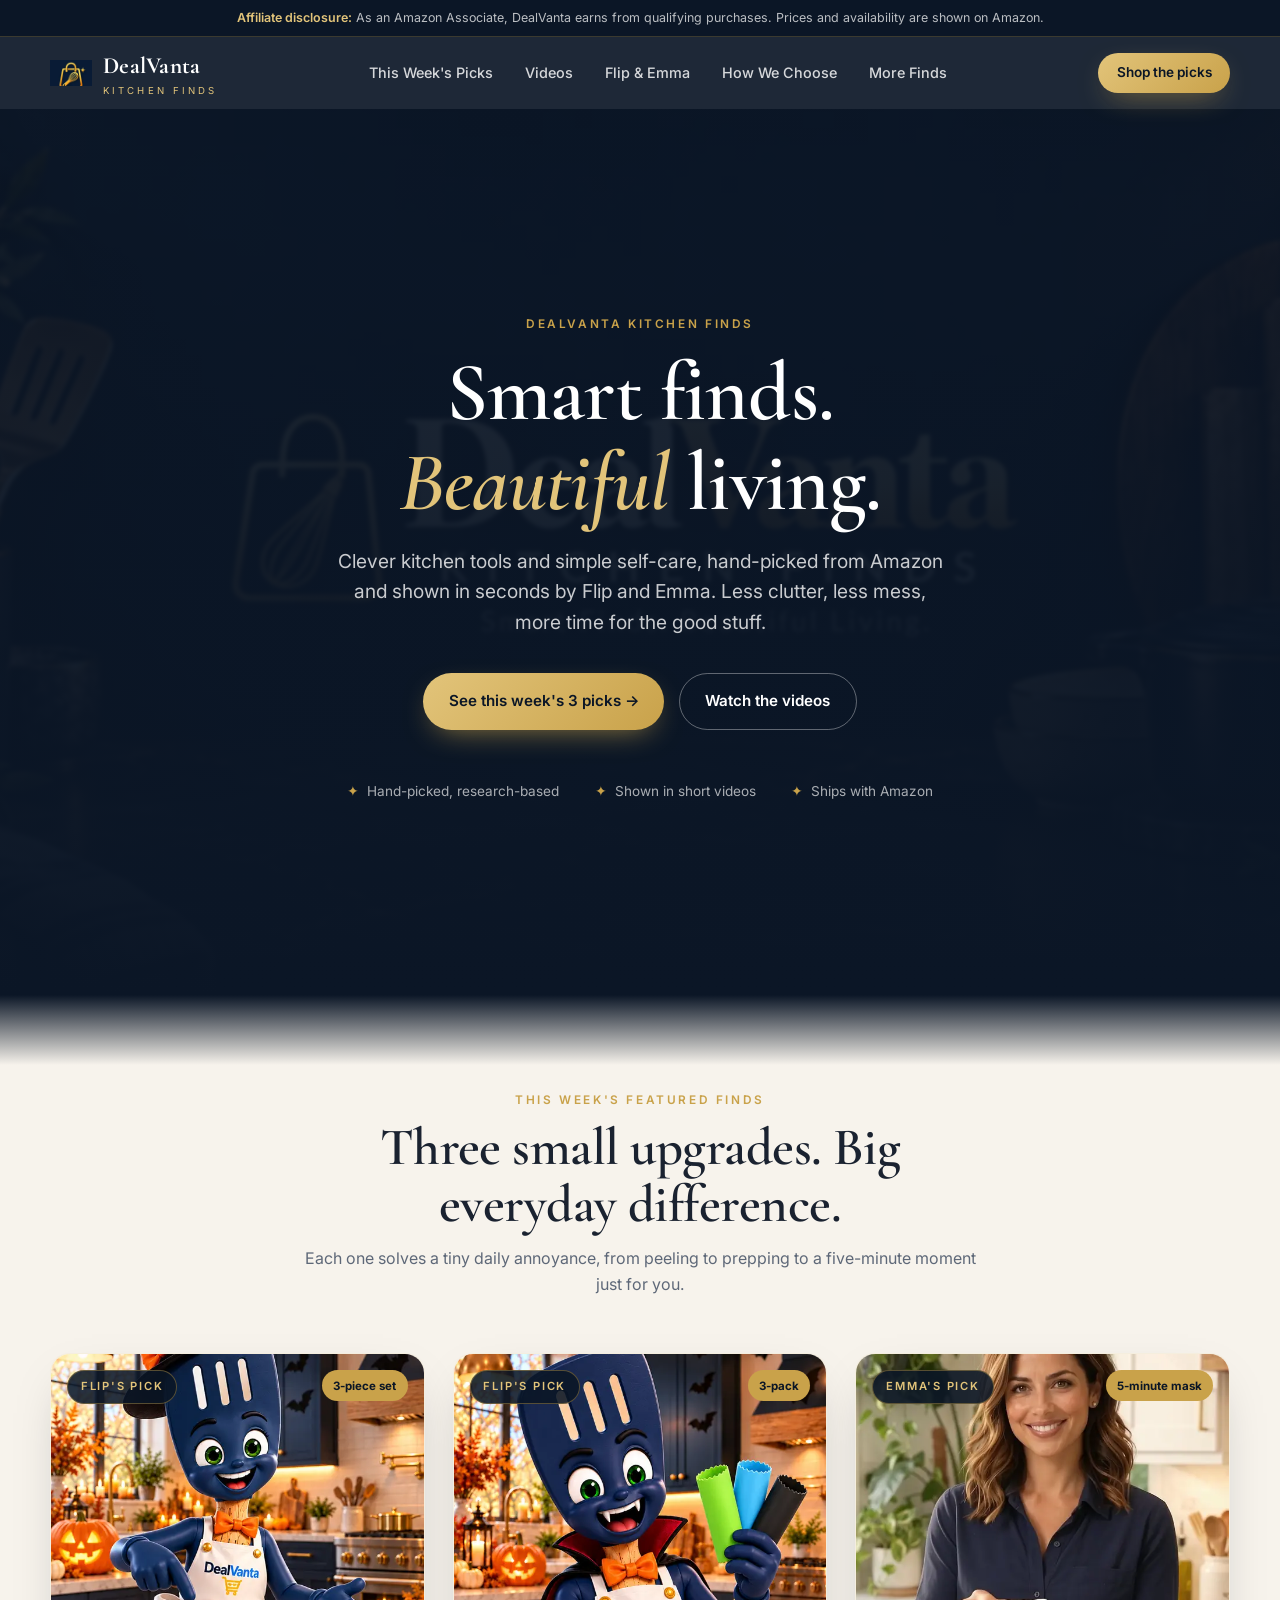
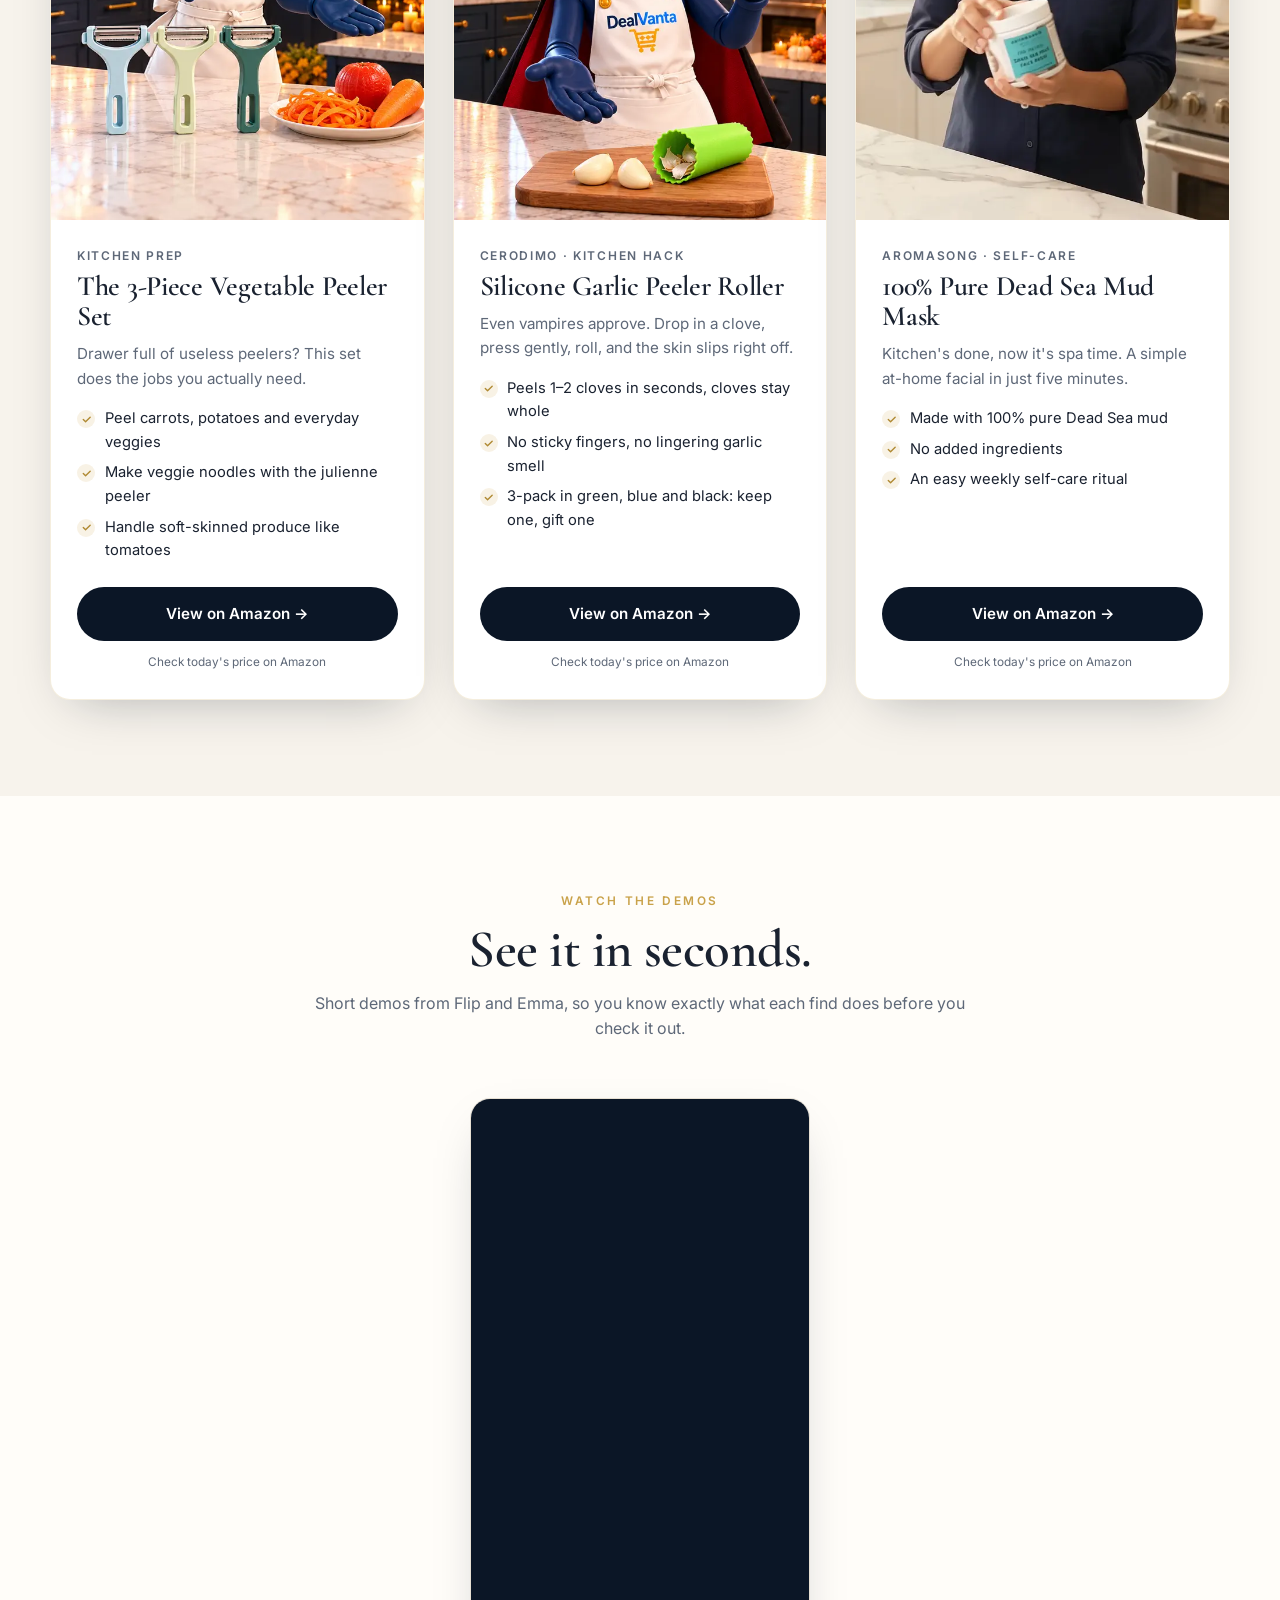
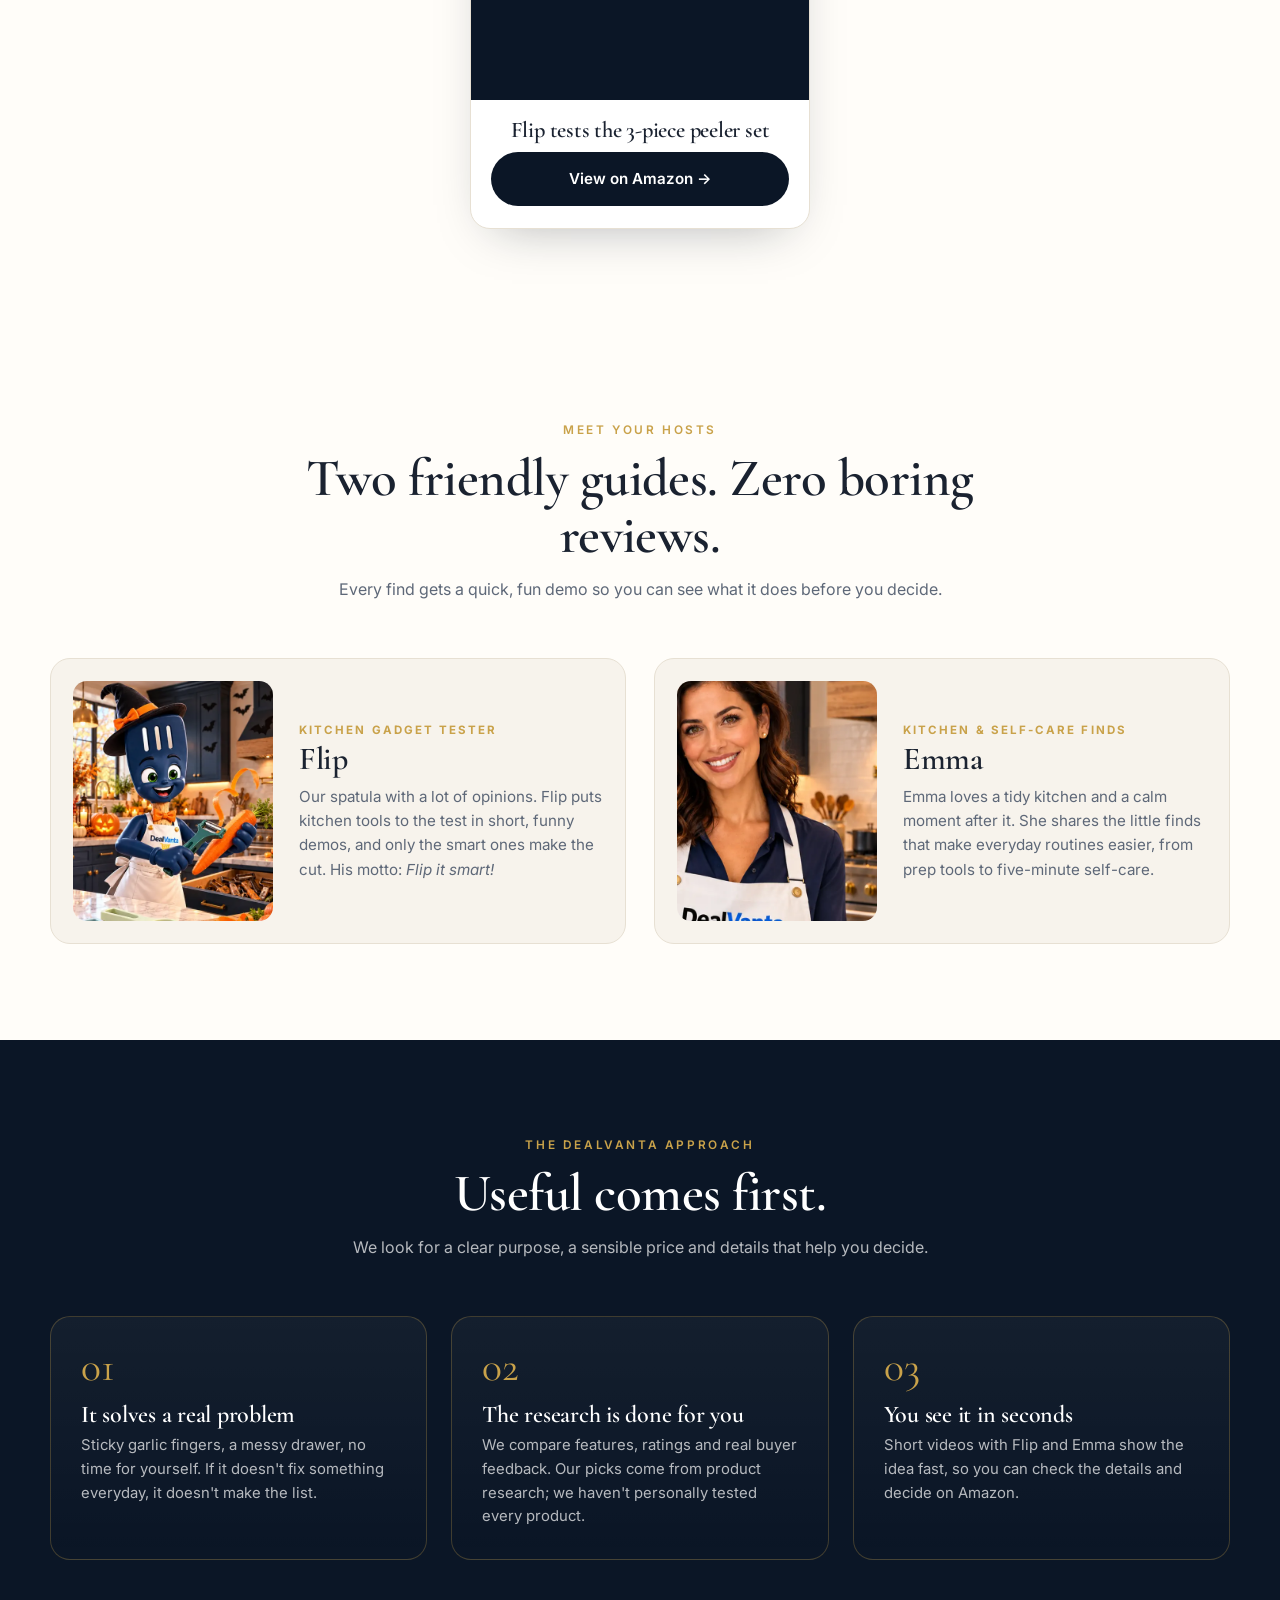
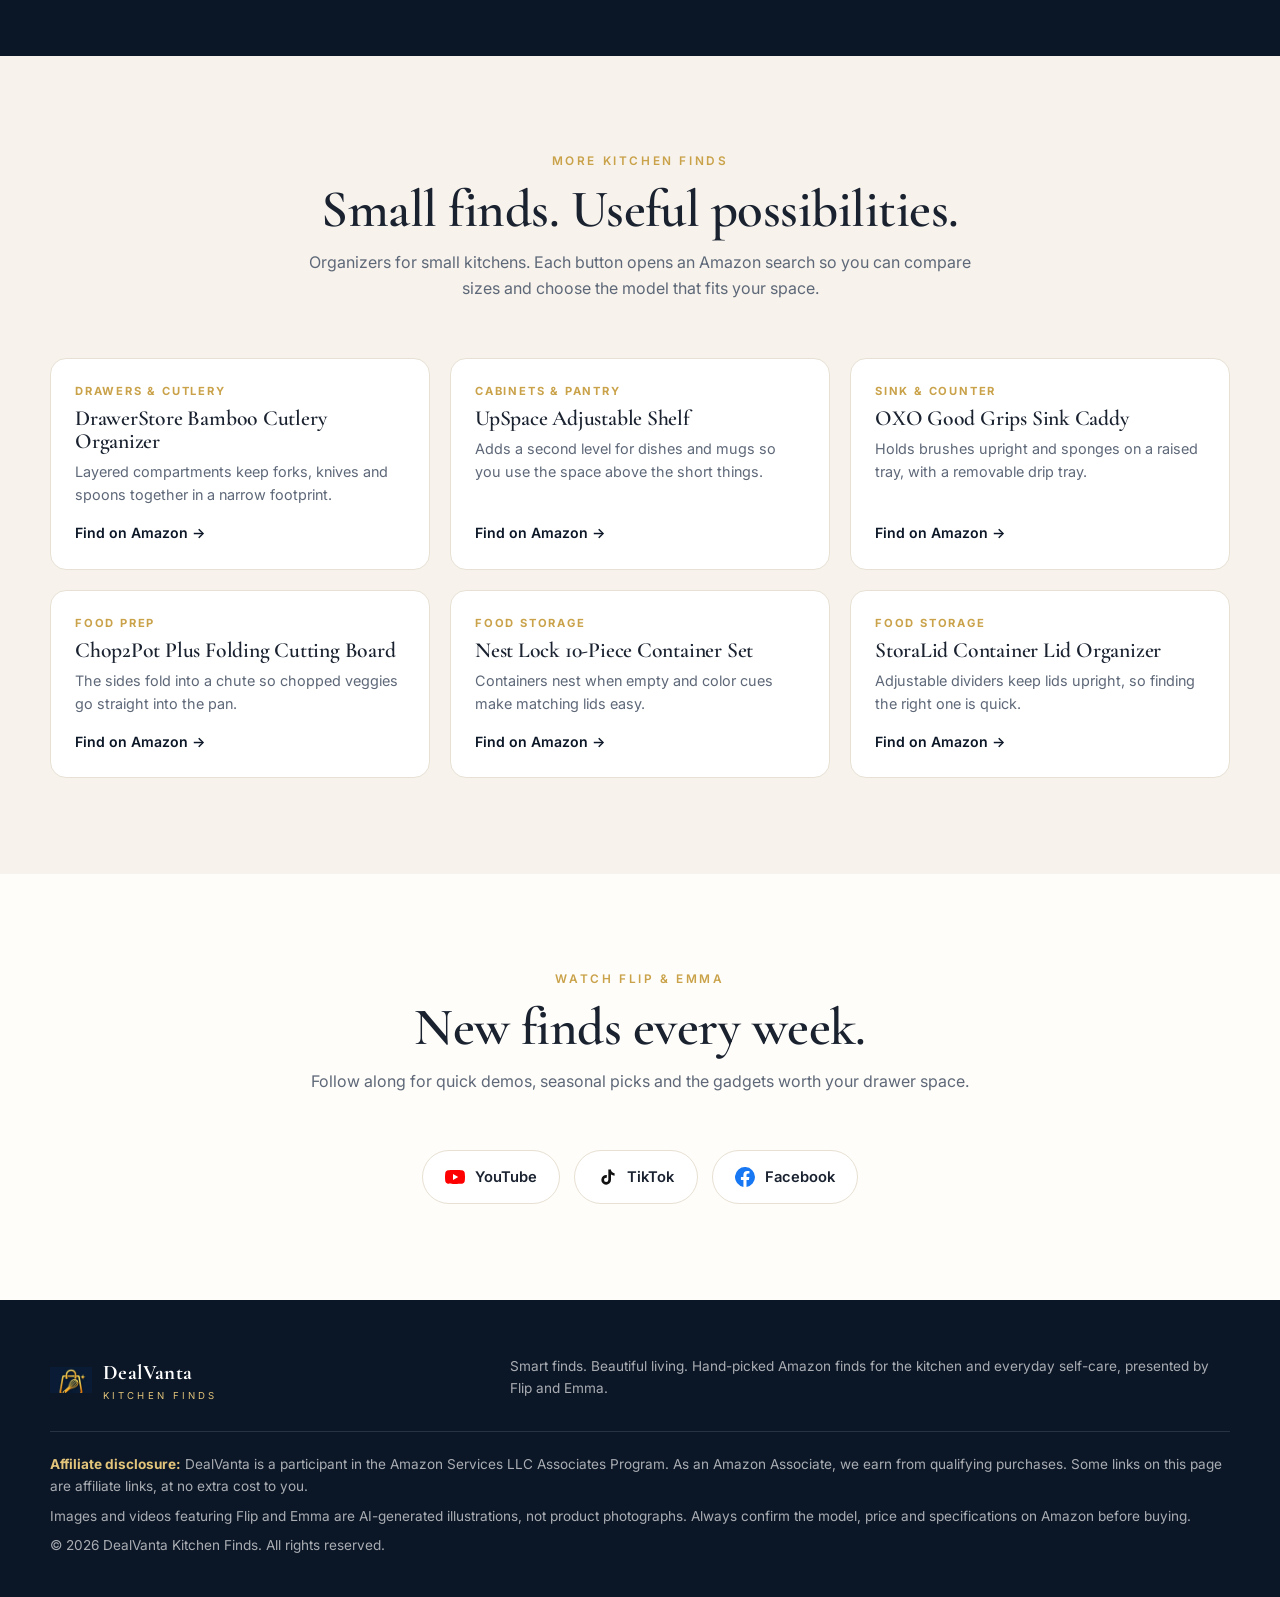
==== index.html @ 13f587a7 "Update index.html Summary," ====
<!doctype html>
<html lang="en">
<head>
<meta charset="utf-8">
<meta name="viewport" content="width=device-width, initial-scale=1">
<title>DealVanta Kitchen Finds | Smart Finds. Beautiful Living.</title>
<meta name="description" content="Hand-picked Amazon finds for the kitchen and self-care, presented by Flip and Emma. This week: a 3-piece peeler set, a silicone garlic peeler and a 100% pure Dead Sea mud mask.">
<meta property="og:title" content="DealVanta Kitchen Finds">
<meta property="og:description" content="Smart finds. Beautiful living. This week's picks from Flip and Emma.">
<link rel="icon" href="[data-uri]">
<link rel="preconnect" href="https://fonts.googleapis.com">
<link rel="preconnect" href="https://fonts.gstatic.com" crossorigin>
<link href="https://fonts.googleapis.com/css2?family=Cormorant+Garamond:ital,wght@0,500;0,600;0,700;1,500&family=Inter:wght@400;500;600;700&display=swap" rel="stylesheet">
<style>
  :root{
    --navy:#0B1626; --navy-2:#122238; --navy-3:#1B2F4A;
    --gold:#C9A24A; --gold-2:#E2C47A; --gold-soft:rgba(201,162,74,.14);
    --cream:#F7F3EC; --paper:#FFFDF9; --ink:#1A2230; --muted:#5E6878; --line:#E7E0D3;
    --radius:20px; --shadow:0 18px 50px -24px rgba(11,22,38,.35);
    --serif:"Cormorant Garamond", Georgia, "Times New Roman", serif;
    --sans:"Inter", -apple-system, BlinkMacSystemFont, "Segoe UI", Roboto, sans-serif;
  }
  *{box-sizing:border-box;margin:0;padding:0}
  html{scroll-behavior:smooth}
  body{font-family:var(--sans);color:var(--ink);background:var(--paper);line-height:1.6;-webkit-font-smoothing:antialiased;overflow-x:hidden}
  img{max-width:100%;display:block}
  a{color:inherit}
  .wrap{width:min(1180px,100% - 32px);margin-inline:auto}
  .eyebrow{font-size:.74rem;letter-spacing:.22em;text-transform:uppercase;font-weight:600;color:var(--gold)}
  h1,h2,h3{font-family:var(--serif);font-weight:600;line-height:1.08;letter-spacing:-.01em}
  .btn{display:inline-flex;align-items:center;gap:.55rem;padding:.95rem 1.6rem;border-radius:999px;font-weight:600;font-size:.95rem;text-decoration:none;transition:transform .2s ease,box-shadow .2s ease,background .2s ease}
  .btn:hover{transform:translateY(-2px)}
  .btn-gold{background:linear-gradient(135deg,var(--gold-2),var(--gold));color:var(--navy);box-shadow:0 10px 30px -12px rgba(201,162,74,.8)}
  .btn-ghost{border:1px solid rgba(255,255,255,.35);color:#fff}
  .btn-ghost:hover{background:rgba(255,255,255,.08)}
  .btn-navy{background:var(--navy);color:#fff}
  .btn-navy:hover{background:var(--navy-3)}

  /* Disclosure + header */
  .topbar{background:var(--navy);color:rgba(255,255,255,.72);font-size:.78rem;text-align:center;padding:.5rem 16px;border-bottom:1px solid rgba(201,162,74,.25)}
  .topbar strong{color:var(--gold-2);font-weight:600}
  header.site{position:sticky;top:0;z-index:50;background:rgba(11,22,38,.92);backdrop-filter:saturate(140%) blur(12px);-webkit-backdrop-filter:saturate(140%) blur(12px)}
  .nav{display:flex;align-items:center;justify-content:space-between;height:72px}
  .brand{display:flex;align-items:center;gap:.7rem;text-decoration:none;color:#fff}
  .brand img{width:42px;height:42px;object-fit:contain}
  .brand b{font-family:var(--serif);font-size:1.45rem;font-weight:700;letter-spacing:.01em}
  .brand small{display:block;font-size:.6rem;letter-spacing:.32em;color:var(--gold-2);margin-top:-2px}
  .menu{display:flex;gap:2rem;list-style:none}
  .menu a{color:rgba(255,255,255,.82);text-decoration:none;font-size:.9rem;font-weight:500}
  .menu a:hover{color:var(--gold-2)}
  .nav .btn{padding:.6rem 1.15rem;font-size:.85rem}

  /* Hero */
  .hero{position:relative;color:#fff;background:var(--navy);overflow:hidden}
  .hero::before{content:"";position:absolute;inset:0;background:url("[data-uri]") center/cover no-repeat;opacity:.2;filter:blur(2px);transform:scale(1.03)}
  .hero::after{content:"";position:absolute;inset:0;background:linear-gradient(180deg,rgba(11,22,38,.55) 0%,rgba(11,22,38,.85) 70%,var(--navy) 100%)}
  .hero .wrap{position:relative;z-index:1;padding:110px 0 96px;text-align:center}
  .hero h1{font-size:clamp(2.6rem,6.5vw,5.2rem);margin:.9rem auto 1.1rem;max-width:14ch}
  .hero h1 em{font-style:italic;color:var(--gold-2)}
  .hero p.lead{font-size:clamp(1rem,1.6vw,1.2rem);color:rgba(255,255,255,.78);max-width:620px;margin:0 auto 2.2rem}
  .hero .ctas{display:flex;gap:.9rem;justify-content:center;flex-wrap:wrap}
  .trust{display:flex;gap:2.2rem;justify-content:center;flex-wrap:wrap;margin-top:3.2rem;color:rgba(255,255,255,.65);font-size:.85rem}
  .trust span::before{content:"✦";color:var(--gold);margin-right:.5rem}

  /* Featured */
  section{padding:96px 0}
  .head{text-align:center;max-width:680px;margin:0 auto 56px}
  .head h2{font-size:clamp(2.1rem,4.4vw,3.3rem);margin:.6rem 0 .8rem}
  .head p{color:var(--muted)}
  .featured{background:linear-gradient(180deg,var(--navy) 0,var(--cream) 70px,var(--cream) 100%)}
  .featured .head{color:var(--ink)}
  .featured .head p{color:var(--muted)}
  .grid3{display:grid;grid-template-columns:repeat(3,1fr);gap:28px}
  .card{background:#fff;border-radius:var(--radius);overflow:hidden;box-shadow:var(--shadow);display:flex;flex-direction:column;border:1px solid rgba(201,162,74,.18);transition:transform .25s ease,box-shadow .25s ease}
  .card:hover{transform:translateY(-6px);box-shadow:0 28px 60px -26px rgba(11,22,38,.45)}
  .card .media{position:relative;aspect-ratio:4/5;background:var(--navy-2);overflow:hidden}
  .card .media img{width:100%;height:100%;object-fit:cover;transition:transform .6s ease}
  .card:hover .media img{transform:scale(1.04)}
  .badge{position:absolute;top:16px;left:16px;background:rgba(11,22,38,.88);color:var(--gold-2);font-size:.7rem;letter-spacing:.16em;text-transform:uppercase;font-weight:600;padding:.45rem .8rem;border-radius:999px;border:1px solid rgba(201,162,74,.4)}
  .tag{position:absolute;top:16px;right:16px;background:var(--gold);color:var(--navy);font-size:.72rem;font-weight:700;padding:.4rem .7rem;border-radius:999px}
  .card .body{padding:26px 26px 28px;display:flex;flex-direction:column;flex:1}
  .card .brandline{font-size:.75rem;letter-spacing:.14em;text-transform:uppercase;color:var(--muted);font-weight:600}
  .card h3{font-size:1.75rem;margin:.35rem 0 .7rem}
  .card .hook{color:var(--muted);font-size:.95rem;margin-bottom:1rem}
  .card ul{list-style:none;margin-bottom:1.5rem;display:grid;gap:.45rem}
  .card li{font-size:.92rem;display:flex;gap:.6rem}
  .card li::before{content:"";flex:0 0 18px;height:18px;margin-top:3px;border-radius:50%;background:var(--gold-soft) url("data:image/svg+xml,%3Csvg xmlns='http://www.w3.org/2000/svg' viewBox='0 0 24 24' fill='none' stroke='%23B08A33' stroke-width='3' stroke-linecap='round' stroke-linejoin='round'%3E%3Cpath d='M5 12l5 5L20 7'/%3E%3C/svg%3E") center/11px no-repeat}
  .card .actions{margin-top:auto}
  .card .btn{width:100%;justify-content:center}
  .card .note{font-size:.74rem;color:var(--muted);text-align:center;margin-top:.7rem}

  /* Videos */
  .videos{background:var(--paper)}
  .vgrid{display:flex;gap:28px;justify-content:center;flex-wrap:wrap}
  .vcard{width:min(340px,100%);background:#fff;border:1px solid var(--line);border-radius:var(--radius);overflow:hidden;box-shadow:var(--shadow)}
  .vframe{position:relative;aspect-ratio:9/16;background:var(--navy)}
  .vframe iframe{position:absolute;inset:0;width:100%;height:100%;border:0}
  .vcard .vb{padding:18px 20px 22px;text-align:center}
  .vcard h3{font-size:1.4rem;margin-bottom:.6rem}
  .vcard .btn{width:100%;justify-content:center}

  /* Hosts */
  .hosts{background:var(--paper)}
  .hosts .grid2{display:grid;grid-template-columns:1fr 1fr;gap:28px}
  .host{display:grid;grid-template-columns:200px 1fr;gap:26px;align-items:center;background:var(--cream);border-radius:var(--radius);padding:22px;border:1px solid var(--line)}
  .host img{width:200px;height:240px;object-fit:cover;border-radius:14px}
  .host h3{font-size:2rem;margin:.2rem 0 .5rem}
  .host p{color:var(--muted);font-size:.95rem}
  .host .role{font-size:.72rem;letter-spacing:.18em;text-transform:uppercase;color:var(--gold);font-weight:700}

  /* Steps */
  .approach{background:var(--navy);color:#fff}
  .approach .head p{color:rgba(255,255,255,.7)}
  .steps{display:grid;grid-template-columns:repeat(3,1fr);gap:24px;counter-reset:s}
  .step{border:1px solid rgba(201,162,74,.28);border-radius:var(--radius);padding:30px;background:linear-gradient(180deg,rgba(255,255,255,.04),rgba(255,255,255,0))}
  .step::before{counter-increment:s;content:"0" counter(s);font-family:var(--serif);font-size:2.6rem;color:var(--gold);display:block;line-height:1;margin-bottom:.8rem}
  .step h3{font-size:1.5rem;margin-bottom:.4rem}
  .step p{color:rgba(255,255,255,.7);font-size:.93rem}

  /* More finds */
  .more{background:var(--cream)}
  .grid-more{display:grid;grid-template-columns:repeat(3,1fr);gap:20px}
  .find{background:#fff;border:1px solid var(--line);border-radius:16px;padding:24px;display:flex;flex-direction:column;text-decoration:none;transition:border-color .2s ease,transform .2s ease}
  .find:hover{border-color:var(--gold);transform:translateY(-3px)}
  .find .cat{font-size:.7rem;letter-spacing:.16em;text-transform:uppercase;color:var(--gold);font-weight:700}
  .find h3{font-size:1.35rem;margin:.4rem 0 .4rem}
  .find p{color:var(--muted);font-size:.9rem;flex:1}
  .find span.go{margin-top:1rem;font-weight:600;font-size:.88rem;color:var(--navy)}

  /* Follow */
  .follow{background:var(--paper);text-align:center}
  .socials{display:flex;gap:14px;justify-content:center;flex-wrap:wrap}
  .social{display:inline-flex;align-items:center;gap:.6rem;padding:.9rem 1.4rem;border-radius:999px;border:1px solid var(--line);text-decoration:none;font-weight:600;font-size:.92rem;background:#fff;transition:border-color .2s ease,transform .2s ease}
  .social:hover{border-color:var(--gold);transform:translateY(-2px)}
  .social svg{width:20px;height:20px}

  footer{background:var(--navy);color:rgba(255,255,255,.65);padding:56px 0 40px;font-size:.85rem}
  footer .cols{display:flex;justify-content:space-between;gap:32px;flex-wrap:wrap;margin-bottom:28px}
  footer .brand b{font-size:1.3rem}
  footer p.small{max-width:720px}
  footer .legal{border-top:1px solid rgba(255,255,255,.12);padding-top:22px;display:grid;gap:.5rem}

  /* Reveal */
  .reveal{opacity:0;transform:translateY(24px);transition:opacity .8s ease,transform .8s ease}
  .reveal.in{opacity:1;transform:none}
  @media (prefers-reduced-motion: reduce){.reveal{opacity:1;transform:none;transition:none}html{scroll-behavior:auto}}

  @media (max-width:980px){
    .grid3,.grid-more,.steps{grid-template-columns:1fr 1fr}
    .hosts .grid2{grid-template-columns:1fr}
    .menu{display:none}
  }
  @media (max-width:640px){
    section{padding:72px 0}
    .grid3,.grid-more,.steps{grid-template-columns:1fr}
    .hero .wrap{padding:80px 0 72px}
    .host{grid-template-columns:1fr;text-align:center}
    .host img{width:100%;height:280px}
    .nav .btn{display:none}
    .trust{gap:1rem 1.6rem}
  }
</style>
</head>
<body>

<div class="topbar"><strong>Affiliate disclosure:</strong> As an Amazon Associate, DealVanta earns from qualifying purchases. Prices and availability are shown on Amazon.</div>

<header class="site">
  <div class="wrap nav">
    <a class="brand" href="#top" aria-label="DealVanta Kitchen Finds home">
      <img src="[data-uri]" alt="">
      <span><b>DealVanta</b><small>KITCHEN FINDS</small></span>
    </a>
    <ul class="menu">
      <li><a href="#featured">This Week's Picks</a></li>
      <li><a href="#videos">Videos</a></li>
      <li><a href="#hosts">Flip &amp; Emma</a></li>
      <li><a href="#approach">How We Choose</a></li>
      <li><a href="#more">More Finds</a></li>
    </ul>
    <a class="btn btn-gold" href="#featured">Shop the picks</a>
  </div>
</header>

<main id="top">

<section class="hero">
  <div class="wrap">
    <div class="eyebrow">DealVanta Kitchen Finds</div>
    <h1>Smart finds. <em>Beautiful</em> living.</h1>
    <p class="lead">Clever kitchen tools and simple self-care, hand-picked from Amazon and shown in seconds by Flip and Emma. Less clutter, less mess, more time for the good stuff.</p>
    <div class="ctas">
      <a class="btn btn-gold" href="#featured">See this week's 3 picks →</a>
      <a class="btn btn-ghost" href="https://www.youtube.com/@DealVantaKitchenFinds" target="_blank" rel="noopener">Watch the videos</a>
    </div>
    <div class="trust">
      <span>Hand-picked, research-based</span>
      <span>Shown in short videos</span>
      <span>Ships with Amazon</span>
    </div>
  </div>
</section>

<section class="featured" id="featured">
  <div class="wrap">
    <div class="head reveal">
      <div class="eyebrow">This week's featured finds</div>
      <h2>Three small upgrades. Big everyday difference.</h2>
      <p>Each one solves a tiny daily annoyance, from peeling to prepping to a five-minute moment just for you.</p>
    </div>

    <div class="grid3">
      <article class="card reveal">
        <div class="media">
          <img src="[data-uri]" alt="Flip with a 3-piece vegetable peeler set, julienned carrots and a tomato" loading="lazy">
          <span class="badge">Flip's pick</span>
          <span class="tag">3-piece set</span>
        </div>
        <div class="body">
          <div class="brandline">Kitchen prep</div>
          <h3>The 3-Piece Vegetable Peeler Set</h3>
          <p class="hook">Drawer full of useless peelers? This set does the jobs you actually need.</p>
          <ul>
            <li>Peel carrots, potatoes and everyday veggies</li>
            <li>Make veggie noodles with the julienne peeler</li>
            <li>Handle soft-skinned produce like tomatoes</li>
          </ul>
          <div class="actions">
            <a class="btn btn-navy" href="https://www.amazon.com/dp/B0DCVJN7T9?ref=t_ac_view_request_product_image&amp;campaignId=amzn1.campaign.3AM2BW7GYG7HB&amp;linkCode=tr1&amp;tag=aristides20-20&amp;linkId=amzn1.campaign.3AM2BW7GYG7HB_1793306185962" target="_blank" rel="sponsored nofollow noopener">View on Amazon →</a>
            <p class="note">Check today's price on Amazon</p>
          </div>
        </div>
      </article>

      <article class="card reveal">
        <div class="media">
          <img src="[data-uri]" alt="Flip with peeled garlic cloves and green, blue and black silicone garlic peeler tubes" loading="lazy">
          <span class="badge">Flip's pick</span>
          <span class="tag">3-pack</span>
        </div>
        <div class="body">
          <div class="brandline">CeroDimo · Kitchen hack</div>
          <h3>Silicone Garlic Peeler Roller</h3>
          <p class="hook">Even vampires approve. Drop in a clove, press gently, roll, and the skin slips right off.</p>
          <ul>
            <li>Peels 1–2 cloves in seconds, cloves stay whole</li>
            <li>No sticky fingers, no lingering garlic smell</li>
            <li>3-pack in green, blue and black: keep one, gift one</li>
          </ul>
          <div class="actions">
            <a class="btn btn-navy" href="https://www.amazon.com/dp/B0G2XQHBP3?ref=t_ac_view_request_product_image&amp;campaignId=amzn1.campaign.XRJBKM8XHNEK&amp;linkCode=tr1&amp;tag=aristides20-20&amp;linkId=amzn1.campaign.XRJBKM8XHNEK_1793306124298" target="_blank" rel="sponsored nofollow noopener">View on Amazon →</a>
            <p class="note">Check today's price on Amazon</p>
          </div>
        </div>
      </article>

      <article class="card reveal">
        <div class="media">
          <img src="[data-uri]" alt="Emma holding a jar of Aromasong Dead Sea mud mask in a bright kitchen" loading="lazy">
          <span class="badge">Emma's pick</span>
          <span class="tag">5-minute mask</span>
        </div>
        <div class="body">
          <div class="brandline">Aromasong · Self-care</div>
          <h3>100% Pure Dead Sea Mud Mask</h3>
          <p class="hook">Kitchen's done, now it's spa time. A simple at-home facial in just five minutes.</p>
          <ul>
            <li>Made with 100% pure Dead Sea mud</li>
            <li>No added ingredients</li>
            <li>An easy weekly self-care ritual</li>
          </ul>
          <div class="actions">
            <a class="btn btn-navy" href="https://www.amazon.com/dp/B07V7G7MBK?ref=t_ac_view_request_product_image&amp;campaignId=amzn1.campaign.209ANM0WTRQSV&amp;linkCode=tr1&amp;tag=aristides20-20&amp;linkId=amzn1.campaign.209ANM0WTRQSV_1793296467304" target="_blank" rel="sponsored nofollow noopener">View on Amazon →</a>
            <p class="note">Check today's price on Amazon</p>
          </div>
        </div>
      </article>
    </div>
  </div>
</section>

<section class="videos" id="videos">
  <div class="wrap">
    <div class="head reveal">
      <div class="eyebrow">Watch the demos</div>
      <h2>See it in seconds.</h2>
      <p>Short demos from Flip and Emma, so you know exactly what each find does before you check it out.</p>
    </div>
    <div class="vgrid">
      <div class="vcard reveal">
        <div class="vframe"><iframe src="https://www.youtube-nocookie.com/embed/qLQXZYiXs2k" title="Flip tests the 3-piece vegetable peeler set" loading="lazy" allow="accelerometer; encrypted-media; gyroscope; picture-in-picture" allowfullscreen></iframe></div>
        <div class="vb">
          <h3>Flip tests the 3-piece peeler set</h3>
          <a class="btn btn-navy" href="https://www.amazon.com/dp/B0DCVJN7T9?ref=t_ac_view_request_product_image&amp;campaignId=amzn1.campaign.3AM2BW7GYG7HB&amp;linkCode=tr1&amp;tag=aristides20-20&amp;linkId=amzn1.campaign.3AM2BW7GYG7HB_1793306185962" target="_blank" rel="sponsored nofollow noopener">View on Amazon →</a>
        </div>
      </div>
    </div>
  </div>
</section>

<section class="hosts" id="hosts">
  <div class="wrap">
    <div class="head reveal">
      <div class="eyebrow">Meet your hosts</div>
      <h2>Two friendly guides. Zero boring reviews.</h2>
      <p>Every find gets a quick, fun demo so you can see what it does before you decide.</p>
    </div>
    <div class="grid2">
      <div class="host reveal">
        <img src="[data-uri]" alt="Flip, the DealVanta spatula mascot" loading="lazy">
        <div>
          <div class="role">Kitchen gadget tester</div>
          <h3>Flip</h3>
          <p>Our spatula with a lot of opinions. Flip puts kitchen tools to the test in short, funny demos, and only the smart ones make the cut. His motto: <em>Flip it smart!</em></p>
        </div>
      </div>
      <div class="host reveal">
        <img src="[data-uri]" alt="Emma, DealVanta host, smiling in a kitchen" loading="lazy">
        <div>
          <div class="role">Kitchen &amp; self-care finds</div>
          <h3>Emma</h3>
          <p>Emma loves a tidy kitchen and a calm moment after it. She shares the little finds that make everyday routines easier, from prep tools to five-minute self-care.</p>
        </div>
      </div>
    </div>
  </div>
</section>

<section class="approach" id="approach">
  <div class="wrap">
    <div class="head reveal">
      <div class="eyebrow">The DealVanta approach</div>
      <h2>Useful comes first.</h2>
      <p>We look for a clear purpose, a sensible price and details that help you decide.</p>
    </div>
    <div class="steps">
      <div class="step reveal"><h3>It solves a real problem</h3><p>Sticky garlic fingers, a messy drawer, no time for yourself. If it doesn't fix something everyday, it doesn't make the list.</p></div>
      <div class="step reveal"><h3>The research is done for you</h3><p>We compare features, ratings and real buyer feedback. Our picks come from product research; we haven't personally tested every product.</p></div>
      <div class="step reveal"><h3>You see it in seconds</h3><p>Short videos with Flip and Emma show the idea fast, so you can check the details and decide on Amazon.</p></div>
    </div>
  </div>
</section>

<section class="more" id="more">
  <div class="wrap">
    <div class="head reveal">
      <div class="eyebrow">More kitchen finds</div>
      <h2>Small finds. Useful possibilities.</h2>
      <p>Organizers for small kitchens. Each button opens an Amazon search so you can compare sizes and choose the model that fits your space.</p>
    </div>
    <div class="grid-more">
      <a class="find reveal" href="https://www.amazon.com/s?k=Joseph+Joseph+DrawerStore+bamboo+compact+cutlery+organizer+85168&amp;tag=aristides20-20" target="_blank" rel="sponsored nofollow noopener"><span class="cat">Drawers &amp; Cutlery</span><h3>DrawerStore Bamboo Cutlery Organizer</h3><p>Layered compartments keep forks, knives and spoons together in a narrow footprint.</p><span class="go">Find on Amazon →</span></a>
      <a class="find reveal" href="https://www.amazon.com/s?k=YouCopia+UpSpace+Adjustable+Shelf+50240&amp;tag=aristides20-20" target="_blank" rel="sponsored nofollow noopener"><span class="cat">Cabinets &amp; Pantry</span><h3>UpSpace Adjustable Shelf</h3><p>Adds a second level for dishes and mugs so you use the space above the short things.</p><span class="go">Find on Amazon →</span></a>
      <a class="find reveal" href="https://www.amazon.com/s?k=OXO+Good+Grips+Sink+Caddy+13199900&amp;tag=aristides20-20" target="_blank" rel="sponsored nofollow noopener"><span class="cat">Sink &amp; Counter</span><h3>OXO Good Grips Sink Caddy</h3><p>Holds brushes upright and sponges on a raised tray, with a removable drip tray.</p><span class="go">Find on Amazon →</span></a>
      <a class="find reveal" href="https://www.amazon.com/s?k=Joseph+Joseph+Chop2Pot+Plus+regular+black+folding+cutting+board+60202&amp;tag=aristides20-20" target="_blank" rel="sponsored nofollow noopener"><span class="cat">Food Prep</span><h3>Chop2Pot Plus Folding Cutting Board</h3><p>The sides fold into a chute so chopped veggies go straight into the pan.</p><span class="go">Find on Amazon →</span></a>
      <a class="find reveal" href="https://www.amazon.com/s?k=Joseph+Joseph+Nest+Lock+10+piece+multicolor+food+container+set+81098&amp;tag=aristides20-20" target="_blank" rel="sponsored nofollow noopener"><span class="cat">Food Storage</span><h3>Nest Lock 10-Piece Container Set</h3><p>Containers nest when empty and color cues make matching lids easy.</p><span class="go">Find on Amazon →</span></a>
      <a class="find reveal" href="https://www.amazon.com/s?k=YouCopia+StoraLid+Container+Lid+Organizer+24+Lid+Hero+50933&amp;tag=aristides20-20" target="_blank" rel="sponsored nofollow noopener"><span class="cat">Food Storage</span><h3>StoraLid Container Lid Organizer</h3><p>Adjustable dividers keep lids upright, so finding the right one is quick.</p><span class="go">Find on Amazon →</span></a>
    </div>
  </div>
</section>

<section class="follow" id="follow">
  <div class="wrap">
    <div class="head reveal">
      <div class="eyebrow">Watch Flip &amp; Emma</div>
      <h2>New finds every week.</h2>
      <p>Follow along for quick demos, seasonal picks and the gadgets worth your drawer space.</p>
    </div>
    <div class="socials reveal">
      <a class="social" href="https://www.youtube.com/@DealVantaKitchenFinds" target="_blank" rel="noopener"><svg viewBox="0 0 24 24" fill="#FF0000" aria-hidden="true"><path d="M23.5 6.2a3 3 0 0 0-2.1-2.1C19.5 3.6 12 3.6 12 3.6s-7.5 0-9.4.5A3 3 0 0 0 .5 6.2 31 31 0 0 0 0 12a31 31 0 0 0 .5 5.8 3 3 0 0 0 2.1 2.1c1.9.5 9.4.5 9.4.5s7.5 0 9.4-.5a3 3 0 0 0 2.1-2.1A31 31 0 0 0 24 12a31 31 0 0 0-.5-5.8zM9.6 15.6V8.4l6.3 3.6-6.3 3.6z"/></svg>YouTube</a>
      <a class="social" href="https://www.tiktok.com/@dealvantafinds" target="_blank" rel="noopener"><svg viewBox="0 0 24 24" fill="#111" aria-hidden="true"><path d="M16.6 5.8A4.3 4.3 0 0 1 15.5 3h-3.1v12.4a2.6 2.6 0 1 1-2.6-2.6c.3 0 .5 0 .8.1V9.7a5.8 5.8 0 1 0 5 5.7V9.1a7.4 7.4 0 0 0 4.3 1.4V7.4a4.3 4.3 0 0 1-3.3-1.6z"/></svg>TikTok</a>
      <a class="social" href="https://www.facebook.com/profile.php?id=61595200546675" target="_blank" rel="noopener"><svg viewBox="0 0 24 24" fill="#1877F2" aria-hidden="true"><path d="M24 12a12 12 0 1 0-13.9 11.9v-8.4H7.1V12h3V9.4c0-3 1.8-4.7 4.5-4.7 1.3 0 2.7.2 2.7.2v3h-1.5c-1.5 0-2 .9-2 1.9V12h3.4l-.5 3.5h-2.9v8.4A12 12 0 0 0 24 12z"/></svg>Facebook</a>
    </div>
  </div>
</section>

</main>

<footer>
  <div class="wrap">
    <div class="cols">
      <a class="brand" href="#top"><img src="[data-uri]" alt=""><span><b>DealVanta</b><small>KITCHEN FINDS</small></span></a>
      <p class="small">Smart finds. Beautiful living. Hand-picked Amazon finds for the kitchen and everyday self-care, presented by Flip and Emma.</p>
    </div>
    <div class="legal">
      <p><strong style="color:var(--gold-2)">Affiliate disclosure:</strong> DealVanta is a participant in the Amazon Services LLC Associates Program. As an Amazon Associate, we earn from qualifying purchases. Some links on this page are affiliate links, at no extra cost to you.</p>
      <p>Images and videos featuring Flip and Emma are AI-generated illustrations, not product photographs. Always confirm the model, price and specifications on Amazon before buying.</p>
      <p>© 2026 DealVanta Kitchen Finds. All rights reserved.</p>
    </div>
  </div>
</footer>

<script>
  (function(){
    var els=document.querySelectorAll('.reveal');
    if(!('IntersectionObserver' in window)){els.forEach(function(e){e.classList.add('in')});return;}
    var io=new IntersectionObserver(function(entries){entries.forEach(function(en){if(en.isIntersecting){en.target.classList.add('in');io.unobserve(en.target);}})},{threshold:.12});
    els.forEach(function(e){io.observe(e)});
  })();
</script>
</body>
</html>
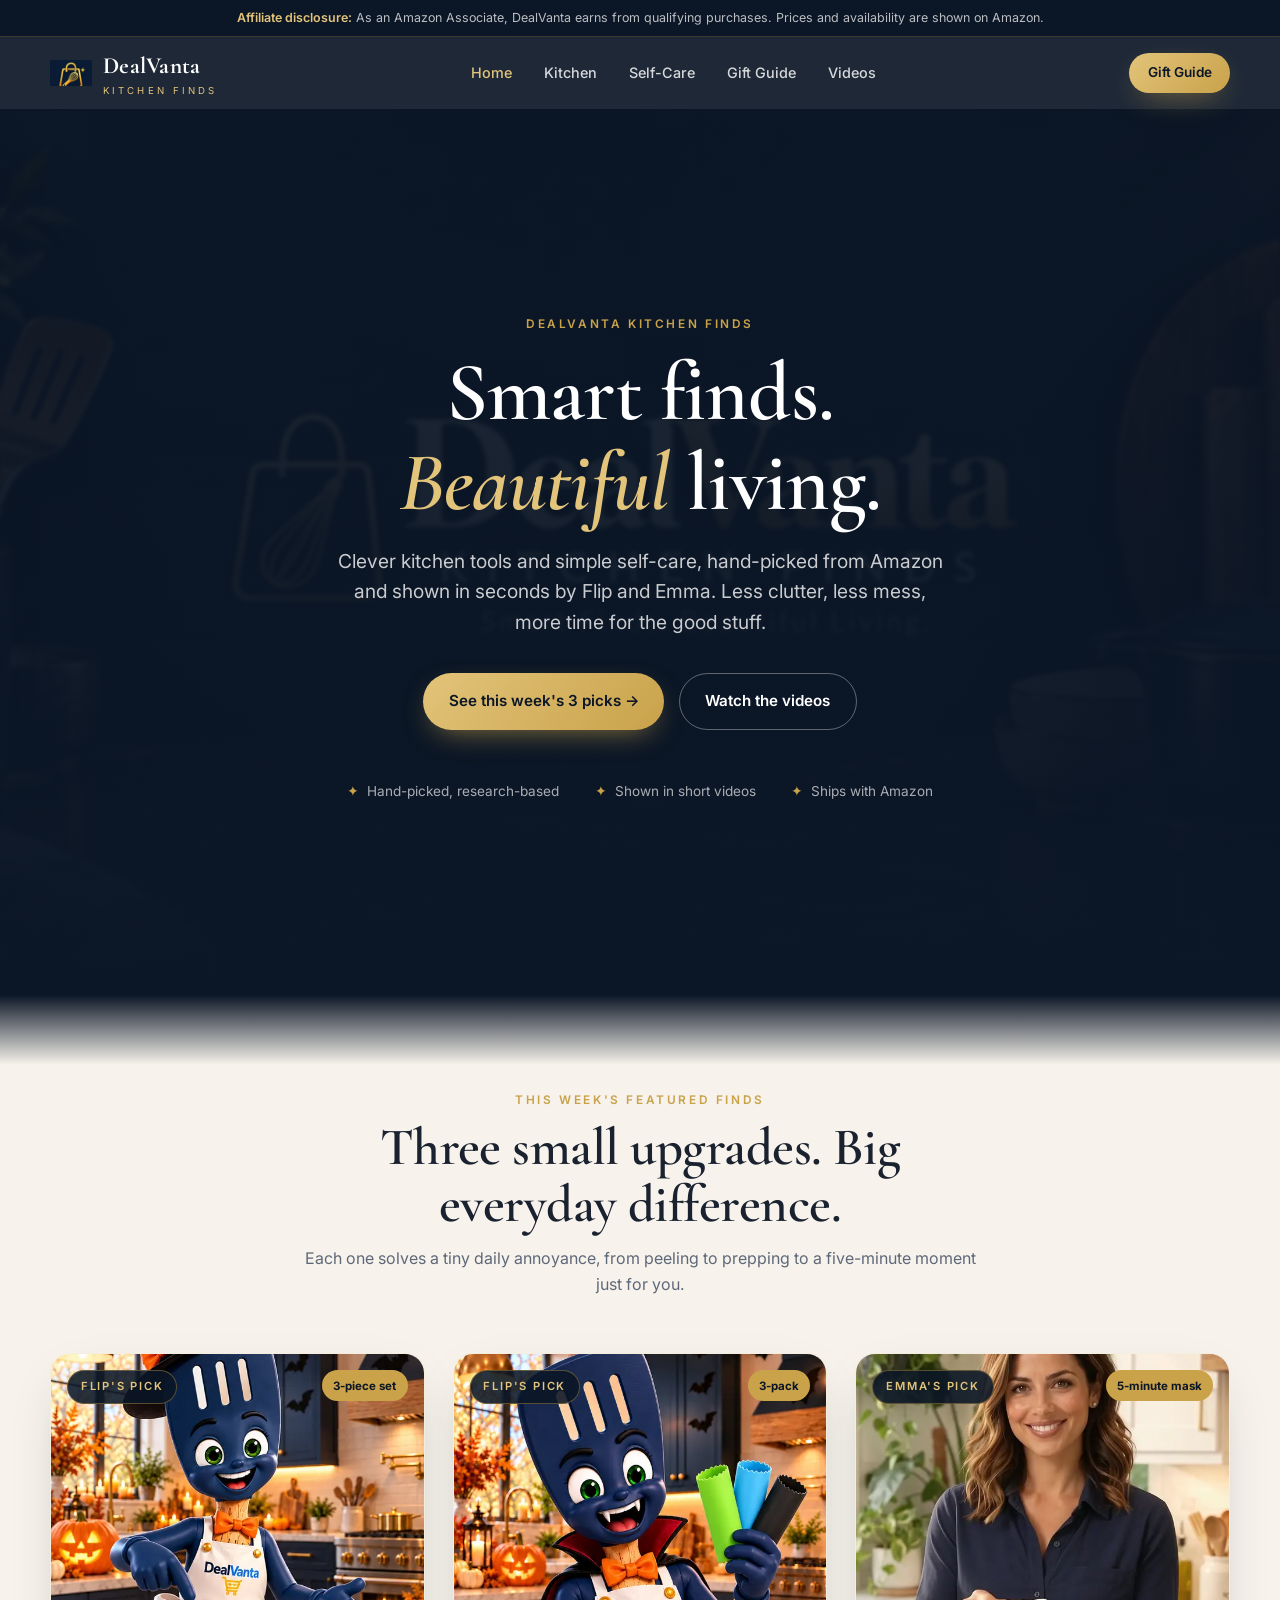
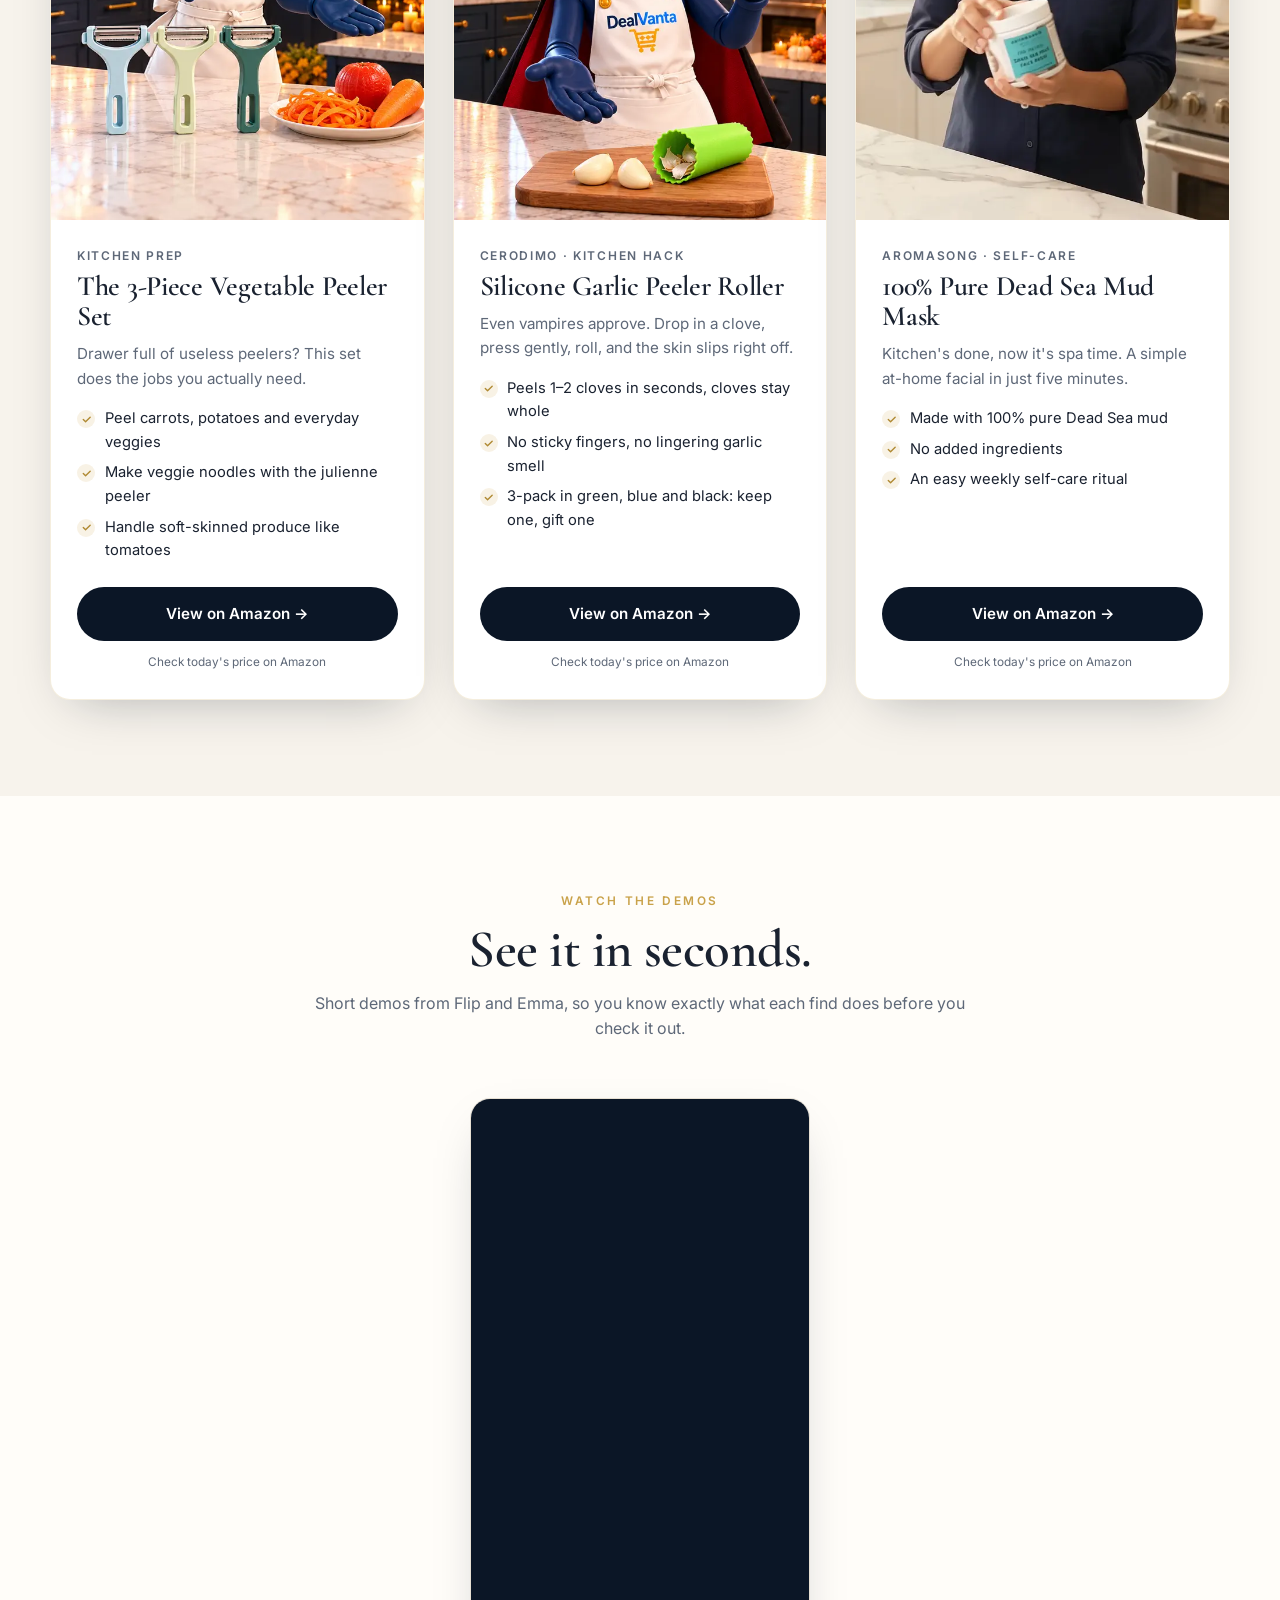
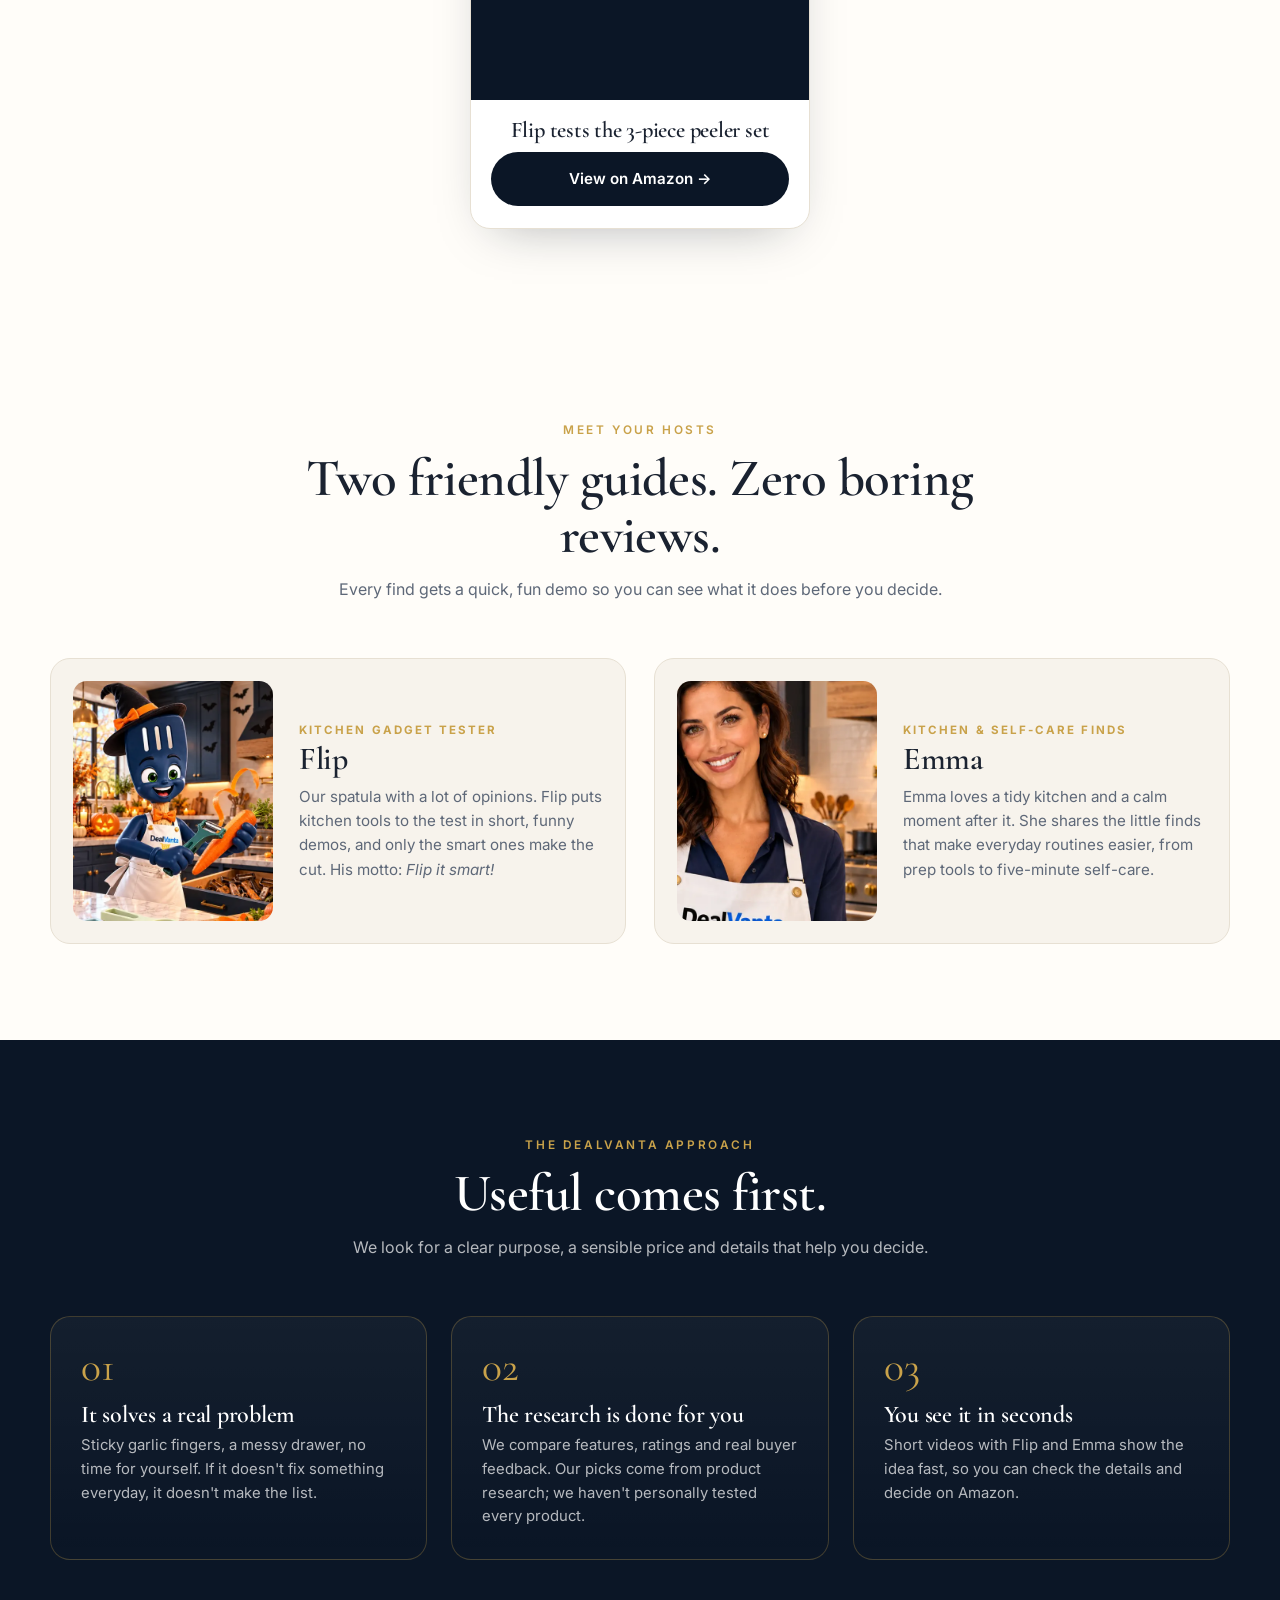
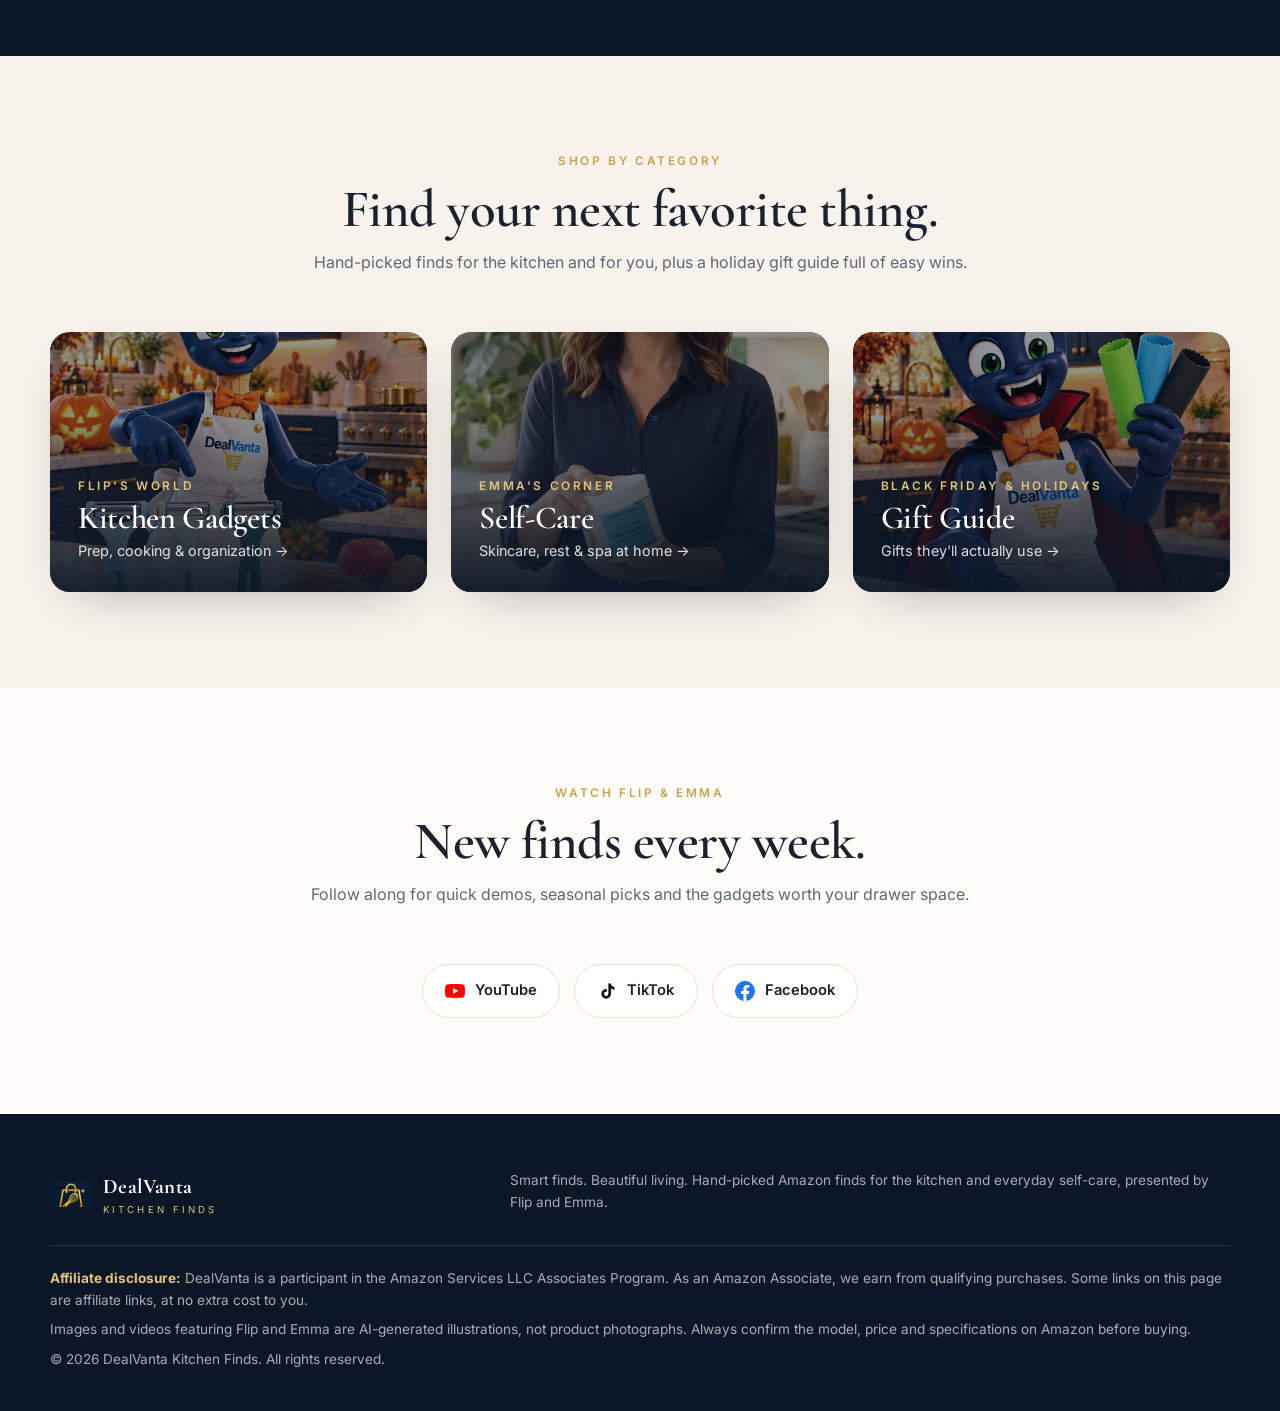
==== commit 94535306: "Sitio con categorias y guia de regalos" ====
--- a/index.html
+++ b/index.html
@@ -4,162 +4,19 @@
 <meta charset="utf-8">
 <meta name="viewport" content="width=device-width, initial-scale=1">
 <title>DealVanta Kitchen Finds | Smart Finds. Beautiful Living.</title>
-<meta name="description" content="Hand-picked Amazon finds for the kitchen and self-care, presented by Flip and Emma. This week: a 3-piece peeler set, a silicone garlic peeler and a 100% pure Dead Sea mud mask.">
-<meta property="og:title" content="DealVanta Kitchen Finds">
-<meta property="og:description" content="Smart finds. Beautiful living. This week's picks from Flip and Emma.">
-<link rel="icon" href="[data-uri]">
+<meta name="description" content="Hand-picked Amazon finds for the kitchen and self-care, shown in quick videos by Flip and Emma. Shop kitchen gadgets, self-care picks and our holiday gift guide.">
+<meta property="og:title" content="DealVanta Kitchen Finds | Smart Finds. Beautiful Living.">
+<meta property="og:description" content="Hand-picked Amazon finds for the kitchen and self-care, shown in quick videos by Flip and Emma. Shop kitchen gadgets, self-care picks and our holiday gift guide.">
+<link rel="icon" href="/assets/logo_mark.webp">
 <link rel="preconnect" href="https://fonts.googleapis.com">
 <link rel="preconnect" href="https://fonts.gstatic.com" crossorigin>
 <link href="https://fonts.googleapis.com/css2?family=Cormorant+Garamond:ital,wght@0,500;0,600;0,700;1,500&family=Inter:wght@400;500;600;700&display=swap" rel="stylesheet">
-<style>
-  :root{
-    --navy:#0B1626; --navy-2:#122238; --navy-3:#1B2F4A;
-    --gold:#C9A24A; --gold-2:#E2C47A; --gold-soft:rgba(201,162,74,.14);
-    --cream:#F7F3EC; --paper:#FFFDF9; --ink:#1A2230; --muted:#5E6878; --line:#E7E0D3;
-    --radius:20px; --shadow:0 18px 50px -24px rgba(11,22,38,.35);
-    --serif:"Cormorant Garamond", Georgia, "Times New Roman", serif;
-    --sans:"Inter", -apple-system, BlinkMacSystemFont, "Segoe UI", Roboto, sans-serif;
-  }
-  *{box-sizing:border-box;margin:0;padding:0}
-  html{scroll-behavior:smooth}
-  body{font-family:var(--sans);color:var(--ink);background:var(--paper);line-height:1.6;-webkit-font-smoothing:antialiased;overflow-x:hidden}
-  img{max-width:100%;display:block}
-  a{color:inherit}
-  .wrap{width:min(1180px,100% - 32px);margin-inline:auto}
-  .eyebrow{font-size:.74rem;letter-spacing:.22em;text-transform:uppercase;font-weight:600;color:var(--gold)}
-  h1,h2,h3{font-family:var(--serif);font-weight:600;line-height:1.08;letter-spacing:-.01em}
-  .btn{display:inline-flex;align-items:center;gap:.55rem;padding:.95rem 1.6rem;border-radius:999px;font-weight:600;font-size:.95rem;text-decoration:none;transition:transform .2s ease,box-shadow .2s ease,background .2s ease}
-  .btn:hover{transform:translateY(-2px)}
-  .btn-gold{background:linear-gradient(135deg,var(--gold-2),var(--gold));color:var(--navy);box-shadow:0 10px 30px -12px rgba(201,162,74,.8)}
-  .btn-ghost{border:1px solid rgba(255,255,255,.35);color:#fff}
-  .btn-ghost:hover{background:rgba(255,255,255,.08)}
-  .btn-navy{background:var(--navy);color:#fff}
-  .btn-navy:hover{background:var(--navy-3)}
-
-  /* Disclosure + header */
-  .topbar{background:var(--navy);color:rgba(255,255,255,.72);font-size:.78rem;text-align:center;padding:.5rem 16px;border-bottom:1px solid rgba(201,162,74,.25)}
-  .topbar strong{color:var(--gold-2);font-weight:600}
-  header.site{position:sticky;top:0;z-index:50;background:rgba(11,22,38,.92);backdrop-filter:saturate(140%) blur(12px);-webkit-backdrop-filter:saturate(140%) blur(12px)}
-  .nav{display:flex;align-items:center;justify-content:space-between;height:72px}
-  .brand{display:flex;align-items:center;gap:.7rem;text-decoration:none;color:#fff}
-  .brand img{width:42px;height:42px;object-fit:contain}
-  .brand b{font-family:var(--serif);font-size:1.45rem;font-weight:700;letter-spacing:.01em}
-  .brand small{display:block;font-size:.6rem;letter-spacing:.32em;color:var(--gold-2);margin-top:-2px}
-  .menu{display:flex;gap:2rem;list-style:none}
-  .menu a{color:rgba(255,255,255,.82);text-decoration:none;font-size:.9rem;font-weight:500}
-  .menu a:hover{color:var(--gold-2)}
-  .nav .btn{padding:.6rem 1.15rem;font-size:.85rem}
-
-  /* Hero */
-  .hero{position:relative;color:#fff;background:var(--navy);overflow:hidden}
-  .hero::before{content:"";position:absolute;inset:0;background:url("[data-uri]") center/cover no-repeat;opacity:.2;filter:blur(2px);transform:scale(1.03)}
-  .hero::after{content:"";position:absolute;inset:0;background:linear-gradient(180deg,rgba(11,22,38,.55) 0%,rgba(11,22,38,.85) 70%,var(--navy) 100%)}
-  .hero .wrap{position:relative;z-index:1;padding:110px 0 96px;text-align:center}
-  .hero h1{font-size:clamp(2.6rem,6.5vw,5.2rem);margin:.9rem auto 1.1rem;max-width:14ch}
-  .hero h1 em{font-style:italic;color:var(--gold-2)}
-  .hero p.lead{font-size:clamp(1rem,1.6vw,1.2rem);color:rgba(255,255,255,.78);max-width:620px;margin:0 auto 2.2rem}
-  .hero .ctas{display:flex;gap:.9rem;justify-content:center;flex-wrap:wrap}
-  .trust{display:flex;gap:2.2rem;justify-content:center;flex-wrap:wrap;margin-top:3.2rem;color:rgba(255,255,255,.65);font-size:.85rem}
-  .trust span::before{content:"✦";color:var(--gold);margin-right:.5rem}
-
-  /* Featured */
-  section{padding:96px 0}
-  .head{text-align:center;max-width:680px;margin:0 auto 56px}
-  .head h2{font-size:clamp(2.1rem,4.4vw,3.3rem);margin:.6rem 0 .8rem}
-  .head p{color:var(--muted)}
-  .featured{background:linear-gradient(180deg,var(--navy) 0,var(--cream) 70px,var(--cream) 100%)}
-  .featured .head{color:var(--ink)}
-  .featured .head p{color:var(--muted)}
-  .grid3{display:grid;grid-template-columns:repeat(3,1fr);gap:28px}
-  .card{background:#fff;border-radius:var(--radius);overflow:hidden;box-shadow:var(--shadow);display:flex;flex-direction:column;border:1px solid rgba(201,162,74,.18);transition:transform .25s ease,box-shadow .25s ease}
-  .card:hover{transform:translateY(-6px);box-shadow:0 28px 60px -26px rgba(11,22,38,.45)}
-  .card .media{position:relative;aspect-ratio:4/5;background:var(--navy-2);overflow:hidden}
-  .card .media img{width:100%;height:100%;object-fit:cover;transition:transform .6s ease}
-  .card:hover .media img{transform:scale(1.04)}
-  .badge{position:absolute;top:16px;left:16px;background:rgba(11,22,38,.88);color:var(--gold-2);font-size:.7rem;letter-spacing:.16em;text-transform:uppercase;font-weight:600;padding:.45rem .8rem;border-radius:999px;border:1px solid rgba(201,162,74,.4)}
-  .tag{position:absolute;top:16px;right:16px;background:var(--gold);color:var(--navy);font-size:.72rem;font-weight:700;padding:.4rem .7rem;border-radius:999px}
-  .card .body{padding:26px 26px 28px;display:flex;flex-direction:column;flex:1}
-  .card .brandline{font-size:.75rem;letter-spacing:.14em;text-transform:uppercase;color:var(--muted);font-weight:600}
-  .card h3{font-size:1.75rem;margin:.35rem 0 .7rem}
-  .card .hook{color:var(--muted);font-size:.95rem;margin-bottom:1rem}
-  .card ul{list-style:none;margin-bottom:1.5rem;display:grid;gap:.45rem}
-  .card li{font-size:.92rem;display:flex;gap:.6rem}
-  .card li::before{content:"";flex:0 0 18px;height:18px;margin-top:3px;border-radius:50%;background:var(--gold-soft) url("data:image/svg+xml,%3Csvg xmlns='http://www.w3.org/2000/svg' viewBox='0 0 24 24' fill='none' stroke='%23B08A33' stroke-width='3' stroke-linecap='round' stroke-linejoin='round'%3E%3Cpath d='M5 12l5 5L20 7'/%3E%3C/svg%3E") center/11px no-repeat}
-  .card .actions{margin-top:auto}
-  .card .btn{width:100%;justify-content:center}
-  .card .note{font-size:.74rem;color:var(--muted);text-align:center;margin-top:.7rem}
-
-  /* Videos */
-  .videos{background:var(--paper)}
-  .vgrid{display:flex;gap:28px;justify-content:center;flex-wrap:wrap}
-  .vcard{width:min(340px,100%);background:#fff;border:1px solid var(--line);border-radius:var(--radius);overflow:hidden;box-shadow:var(--shadow)}
-  .vframe{position:relative;aspect-ratio:9/16;background:var(--navy)}
-  .vframe iframe{position:absolute;inset:0;width:100%;height:100%;border:0}
-  .vcard .vb{padding:18px 20px 22px;text-align:center}
-  .vcard h3{font-size:1.4rem;margin-bottom:.6rem}
-  .vcard .btn{width:100%;justify-content:center}
-
-  /* Hosts */
-  .hosts{background:var(--paper)}
-  .hosts .grid2{display:grid;grid-template-columns:1fr 1fr;gap:28px}
-  .host{display:grid;grid-template-columns:200px 1fr;gap:26px;align-items:center;background:var(--cream);border-radius:var(--radius);padding:22px;border:1px solid var(--line)}
-  .host img{width:200px;height:240px;object-fit:cover;border-radius:14px}
-  .host h3{font-size:2rem;margin:.2rem 0 .5rem}
-  .host p{color:var(--muted);font-size:.95rem}
-  .host .role{font-size:.72rem;letter-spacing:.18em;text-transform:uppercase;color:var(--gold);font-weight:700}
-
-  /* Steps */
-  .approach{background:var(--navy);color:#fff}
-  .approach .head p{color:rgba(255,255,255,.7)}
-  .steps{display:grid;grid-template-columns:repeat(3,1fr);gap:24px;counter-reset:s}
-  .step{border:1px solid rgba(201,162,74,.28);border-radius:var(--radius);padding:30px;background:linear-gradient(180deg,rgba(255,255,255,.04),rgba(255,255,255,0))}
-  .step::before{counter-increment:s;content:"0" counter(s);font-family:var(--serif);font-size:2.6rem;color:var(--gold);display:block;line-height:1;margin-bottom:.8rem}
-  .step h3{font-size:1.5rem;margin-bottom:.4rem}
-  .step p{color:rgba(255,255,255,.7);font-size:.93rem}
-
-  /* More finds */
-  .more{background:var(--cream)}
-  .grid-more{display:grid;grid-template-columns:repeat(3,1fr);gap:20px}
-  .find{background:#fff;border:1px solid var(--line);border-radius:16px;padding:24px;display:flex;flex-direction:column;text-decoration:none;transition:border-color .2s ease,transform .2s ease}
-  .find:hover{border-color:var(--gold);transform:translateY(-3px)}
-  .find .cat{font-size:.7rem;letter-spacing:.16em;text-transform:uppercase;color:var(--gold);font-weight:700}
-  .find h3{font-size:1.35rem;margin:.4rem 0 .4rem}
-  .find p{color:var(--muted);font-size:.9rem;flex:1}
-  .find span.go{margin-top:1rem;font-weight:600;font-size:.88rem;color:var(--navy)}
-
-  /* Follow */
-  .follow{background:var(--paper);text-align:center}
-  .socials{display:flex;gap:14px;justify-content:center;flex-wrap:wrap}
-  .social{display:inline-flex;align-items:center;gap:.6rem;padding:.9rem 1.4rem;border-radius:999px;border:1px solid var(--line);text-decoration:none;font-weight:600;font-size:.92rem;background:#fff;transition:border-color .2s ease,transform .2s ease}
-  .social:hover{border-color:var(--gold);transform:translateY(-2px)}
-  .social svg{width:20px;height:20px}
-
-  footer{background:var(--navy);color:rgba(255,255,255,.65);padding:56px 0 40px;font-size:.85rem}
-  footer .cols{display:flex;justify-content:space-between;gap:32px;flex-wrap:wrap;margin-bottom:28px}
-  footer .brand b{font-size:1.3rem}
-  footer p.small{max-width:720px}
-  footer .legal{border-top:1px solid rgba(255,255,255,.12);padding-top:22px;display:grid;gap:.5rem}
-
-  /* Reveal */
-  .reveal{opacity:0;transform:translateY(24px);transition:opacity .8s ease,transform .8s ease}
-  .reveal.in{opacity:1;transform:none}
-  @media (prefers-reduced-motion: reduce){.reveal{opacity:1;transform:none;transition:none}html{scroll-behavior:auto}}
-
-  @media (max-width:980px){
-    .grid3,.grid-more,.steps{grid-template-columns:1fr 1fr}
-    .hosts .grid2{grid-template-columns:1fr}
-    .menu{display:none}
-  }
-  @media (max-width:640px){
-    section{padding:72px 0}
-    .grid3,.grid-more,.steps{grid-template-columns:1fr}
-    .hero .wrap{padding:80px 0 72px}
-    .host{grid-template-columns:1fr;text-align:center}
-    .host img{width:100%;height:280px}
-    .nav .btn{display:none}
-    .trust{gap:1rem 1.6rem}
-  }
-</style>
+<link rel="stylesheet" href="/assets/styles.css">
+<link rel="canonical" href="https://dealvantadeals.com/">
+<meta property="og:url" content="https://dealvantadeals.com/">
+<meta property="og:image" content="https://dealvantadeals.com/assets/hero.webp">
+<meta property="og:type" content="website">
+<meta name="theme-color" content="#0B1626">
 </head>
 <body>
 
@@ -167,18 +24,18 @@
 
 <header class="site">
   <div class="wrap nav">
-    <a class="brand" href="#top" aria-label="DealVanta Kitchen Finds home">
-      <img src="[data-uri]" alt="">
+    <a class="brand" href="/" aria-label="DealVanta Kitchen Finds home">
+      <img src="/assets/logo_mark.webp" alt="">
       <span><b>DealVanta</b><small>KITCHEN FINDS</small></span>
     </a>
     <ul class="menu">
-      <li><a href="#featured">This Week's Picks</a></li>
-      <li><a href="#videos">Videos</a></li>
-      <li><a href="#hosts">Flip &amp; Emma</a></li>
-      <li><a href="#approach">How We Choose</a></li>
-      <li><a href="#more">More Finds</a></li>
+      <li><a href="/" class="active">Home</a></li>
+      <li><a href="/kitchen-gadgets/">Kitchen</a></li>
+      <li><a href="/self-care/">Self-Care</a></li>
+      <li><a href="/gift-guide/">Gift Guide</a></li>
+      <li><a href="/#videos">Videos</a></li>
     </ul>
-    <a class="btn btn-gold" href="#featured">Shop the picks</a>
+    <a class="btn btn-gold" href="/gift-guide/">Gift Guide</a>
   </div>
 </header>
 
@@ -212,7 +69,7 @@
     <div class="grid3">
       <article class="card reveal">
         <div class="media">
-          <img src="[data-uri]" alt="Flip with a 3-piece vegetable peeler set, julienned carrots and a tomato" loading="lazy">
+          <img src="/assets/p_peeler.webp" alt="Flip with a 3-piece vegetable peeler set, julienned carrots and a tomato" loading="lazy">
           <span class="badge">Flip's pick</span>
           <span class="tag">3-piece set</span>
         </div>
@@ -234,7 +91,7 @@
 
       <article class="card reveal">
         <div class="media">
-          <img src="[data-uri]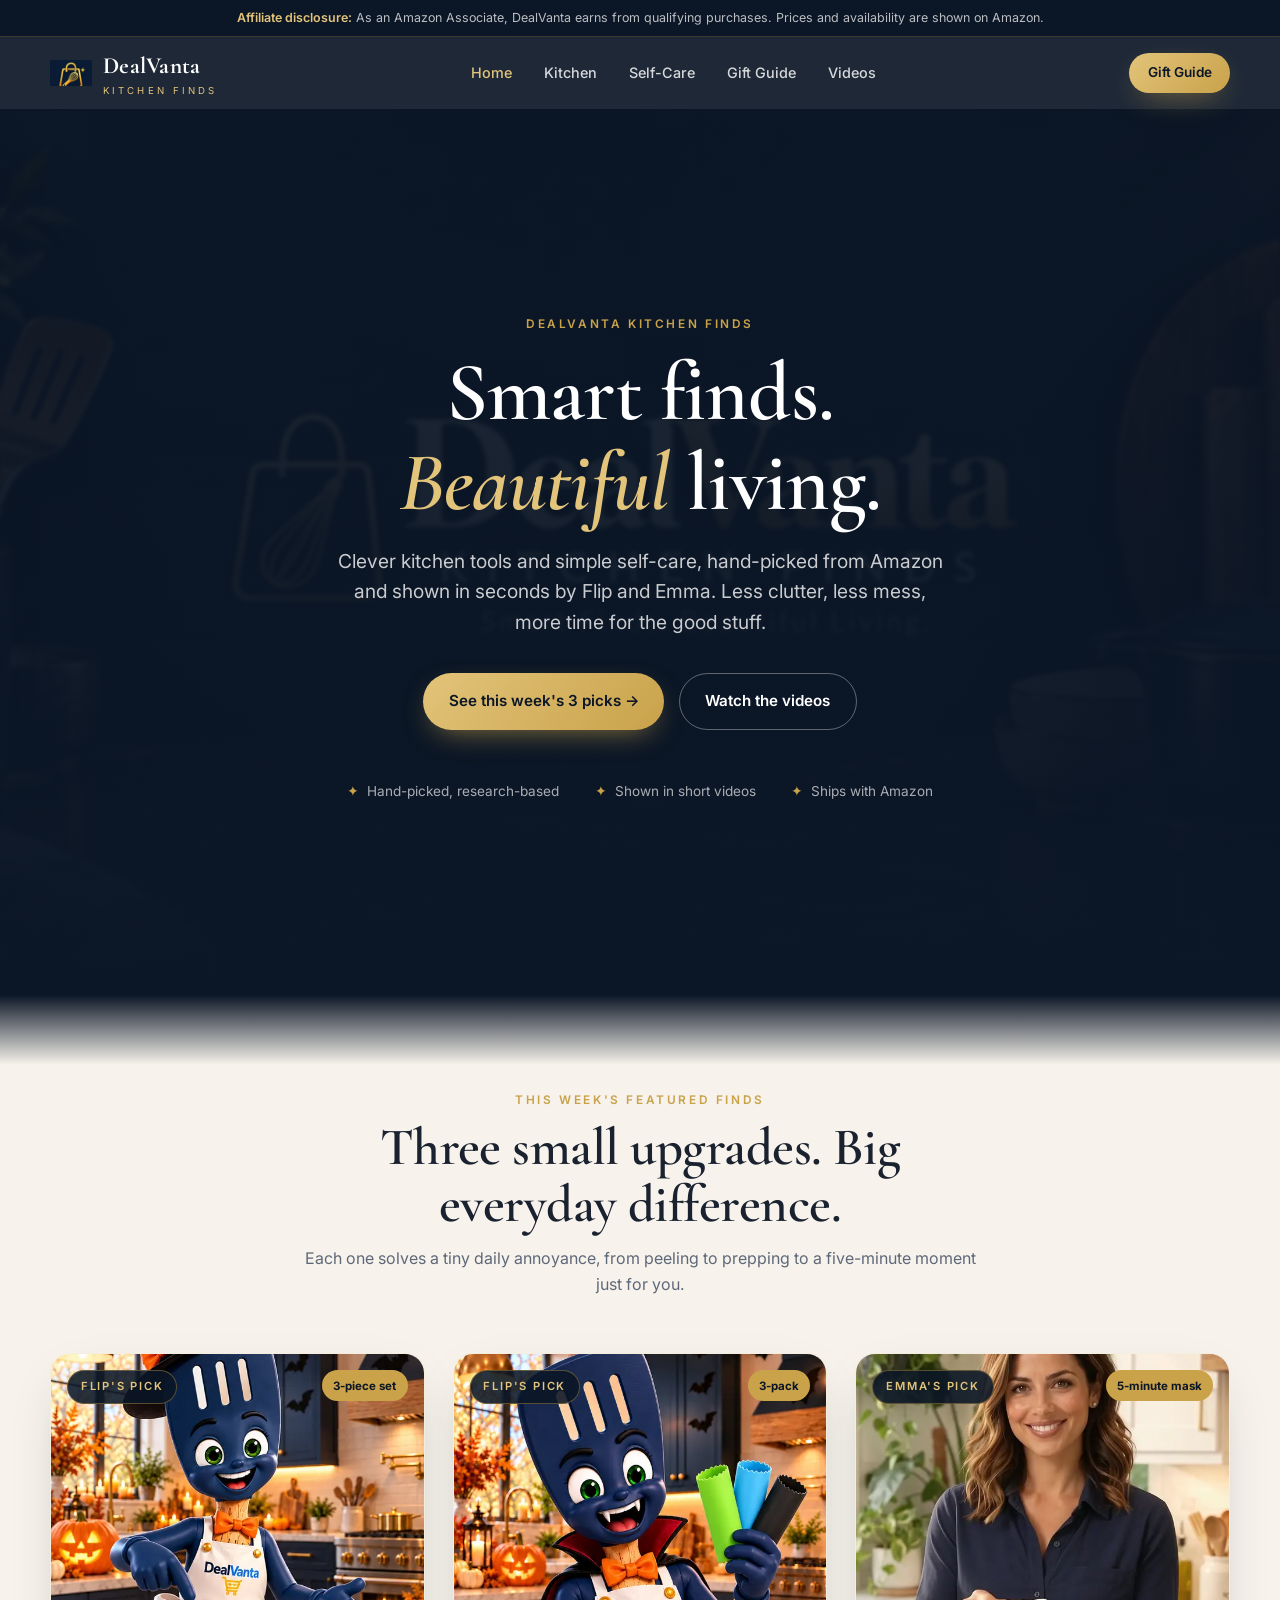
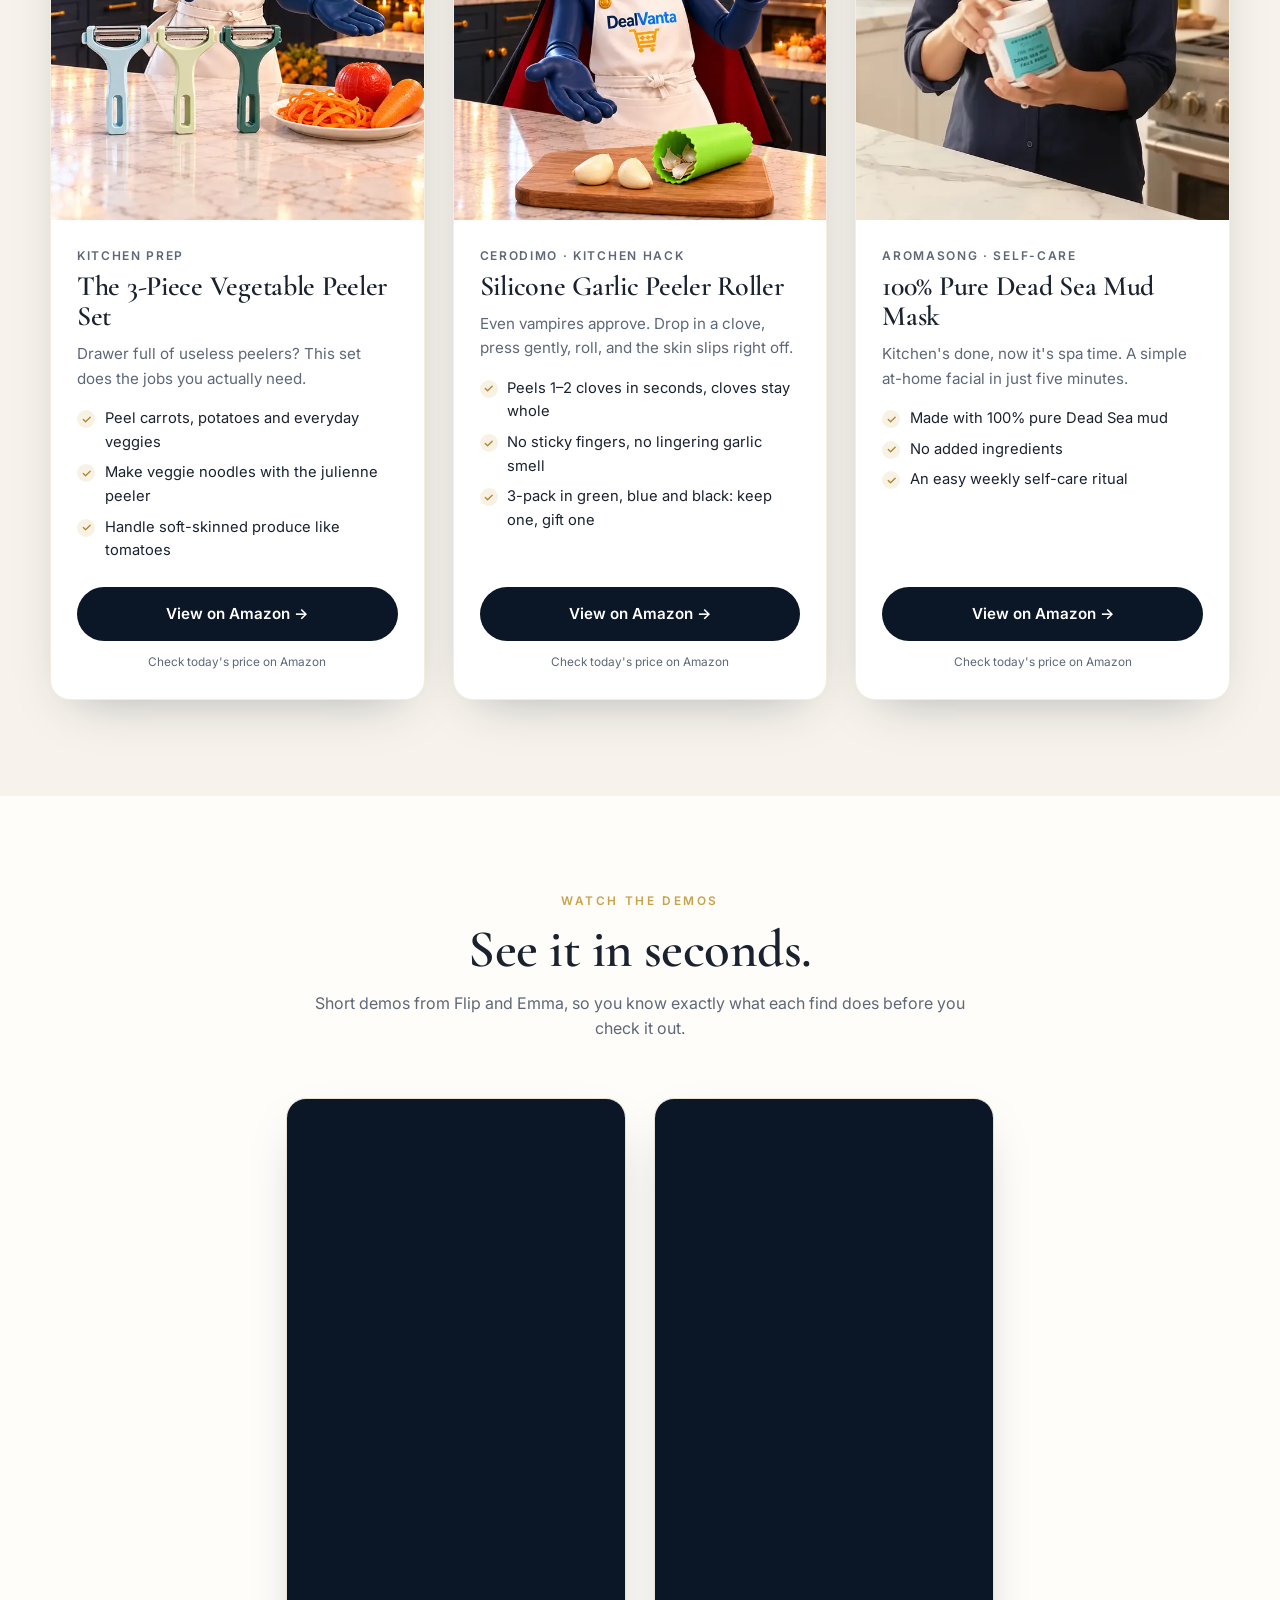
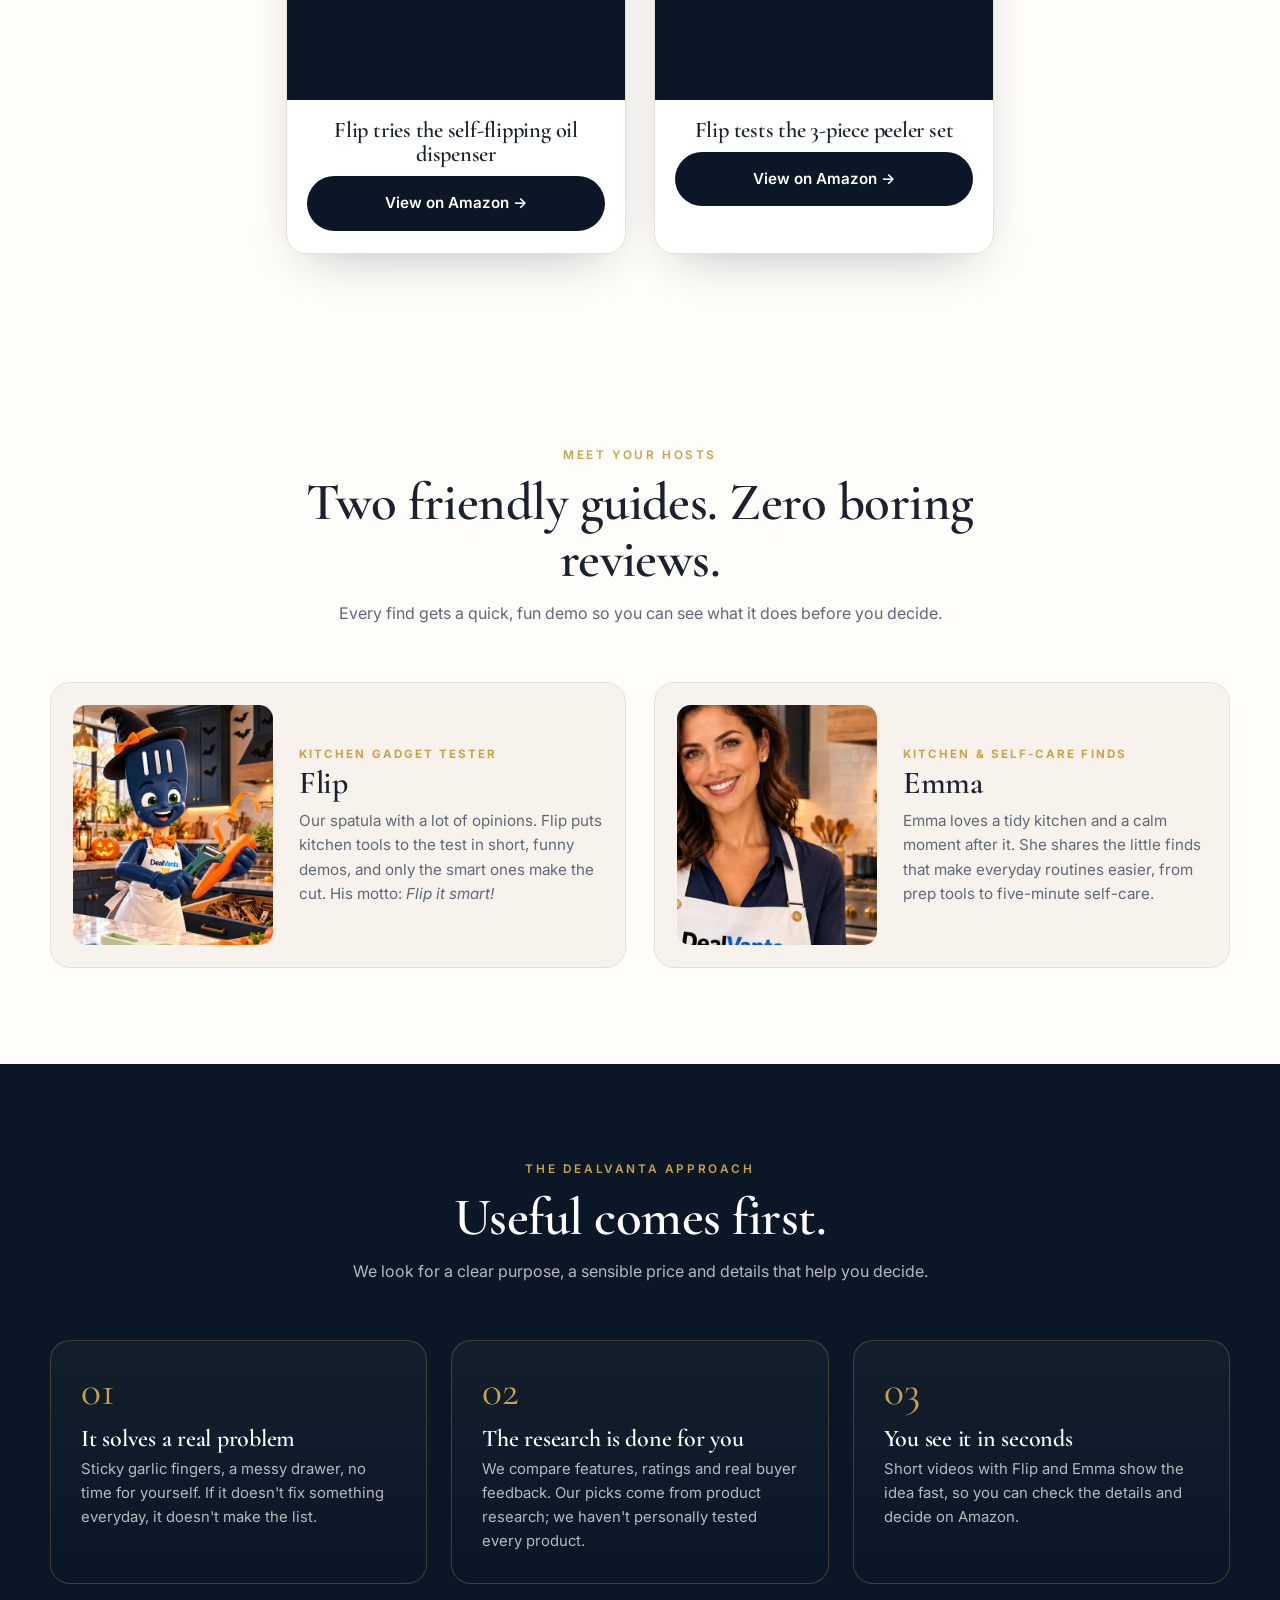
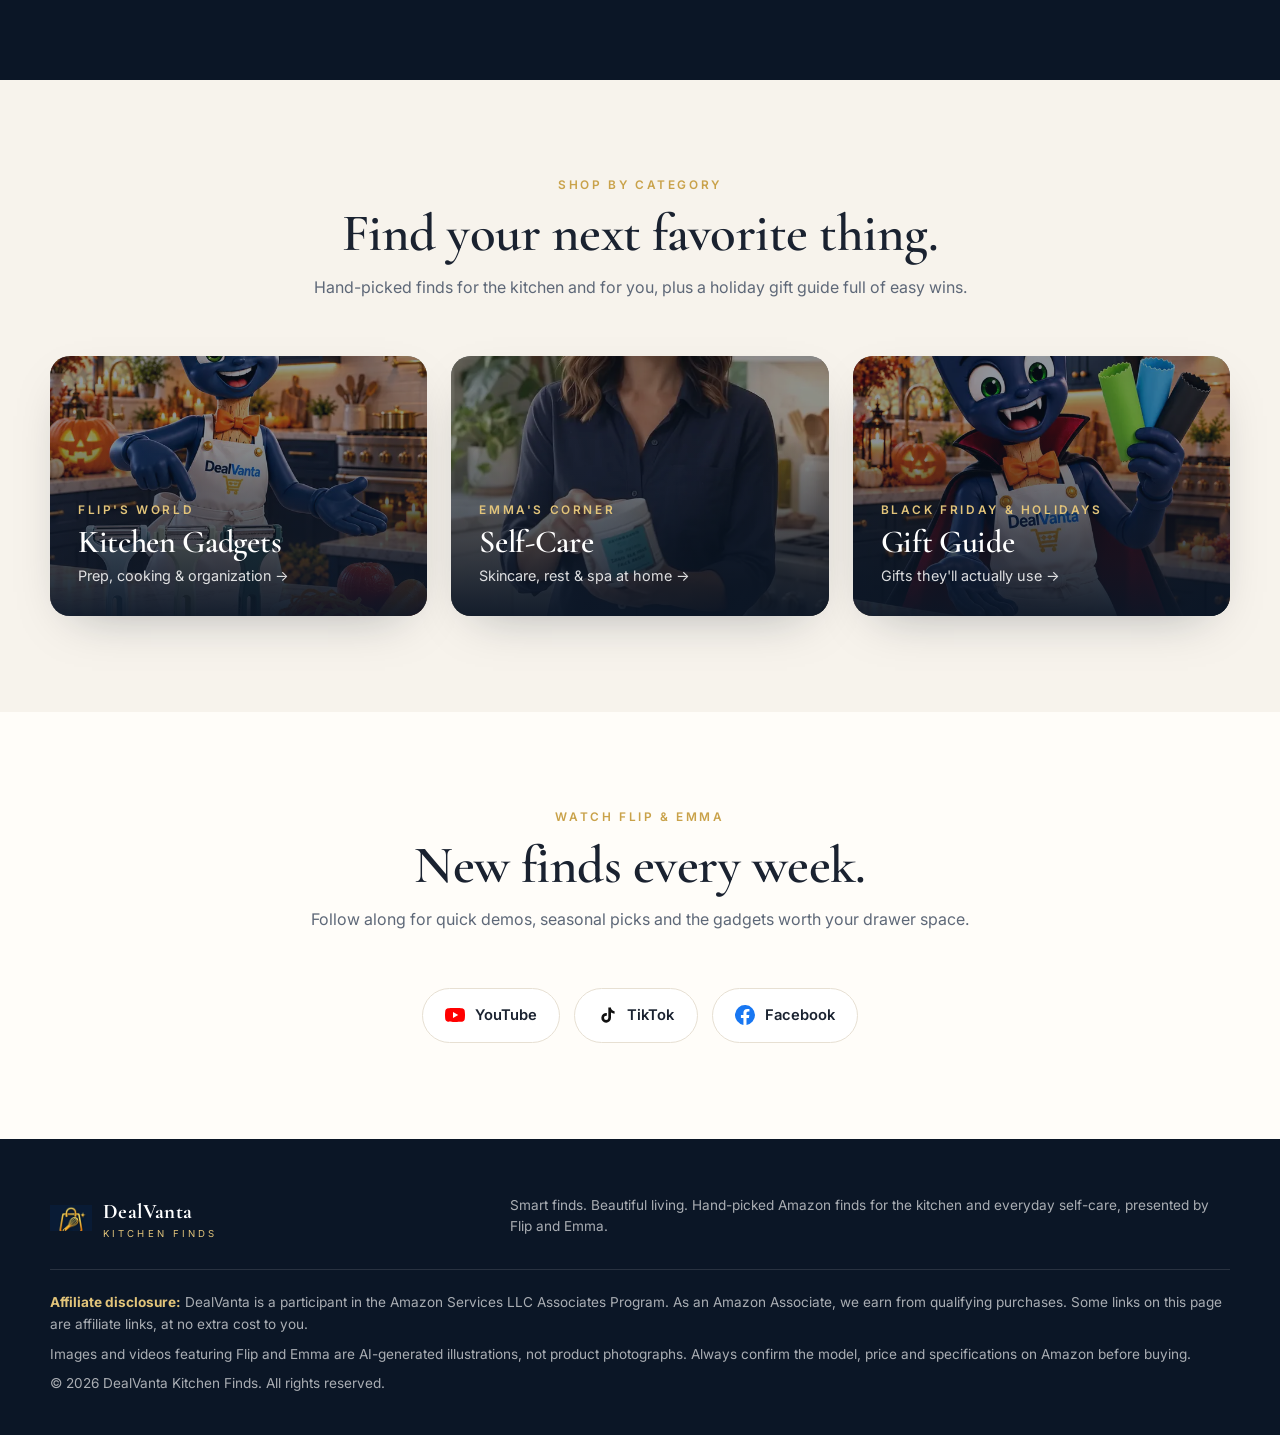
==== commit 8654ee34: "Add oil dispenser video" ====
--- a/index.html
+++ b/index.html
@@ -145,6 +145,13 @@
     </div>
     <div class="vgrid">
       <div class="vcard reveal">
+        <div class="vframe"><iframe src="https://www.youtube-nocookie.com/embed/I9hKL1ltj5A" title="Flip tries the self-flipping olive oil dispenser" loading="lazy" allow="accelerometer; encrypted-media; gyroscope; picture-in-picture" allowfullscreen></iframe></div>
+        <div class="vb">
+          <h3>Flip tries the self-flipping oil dispenser</h3>
+          <a class="btn btn-navy" href="https://www.amazon.com/dp/B0BRSGZHLS?ref=t_ac_view_request_product_image&amp;campaignId=amzn1.campaign.1PEMLW08LYYLW&amp;linkCode=tr1&amp;tag=aristides20-20&amp;linkId=amzn1.campaign.1PEMLW08LYYLW_1793391077928" target="_blank" rel="sponsored nofollow noopener">View on Amazon →</a>
+        </div>
+      </div>
+      <div class="vcard reveal">
         <div class="vframe"><iframe src="https://www.youtube-nocookie.com/embed/qLQXZYiXs2k" title="Flip tests the 3-piece vegetable peeler set" loading="lazy" allow="accelerometer; encrypted-media; gyroscope; picture-in-picture" allowfullscreen></iframe></div>
         <div class="vb">
           <h3>Flip tests the 3-piece peeler set</h3>
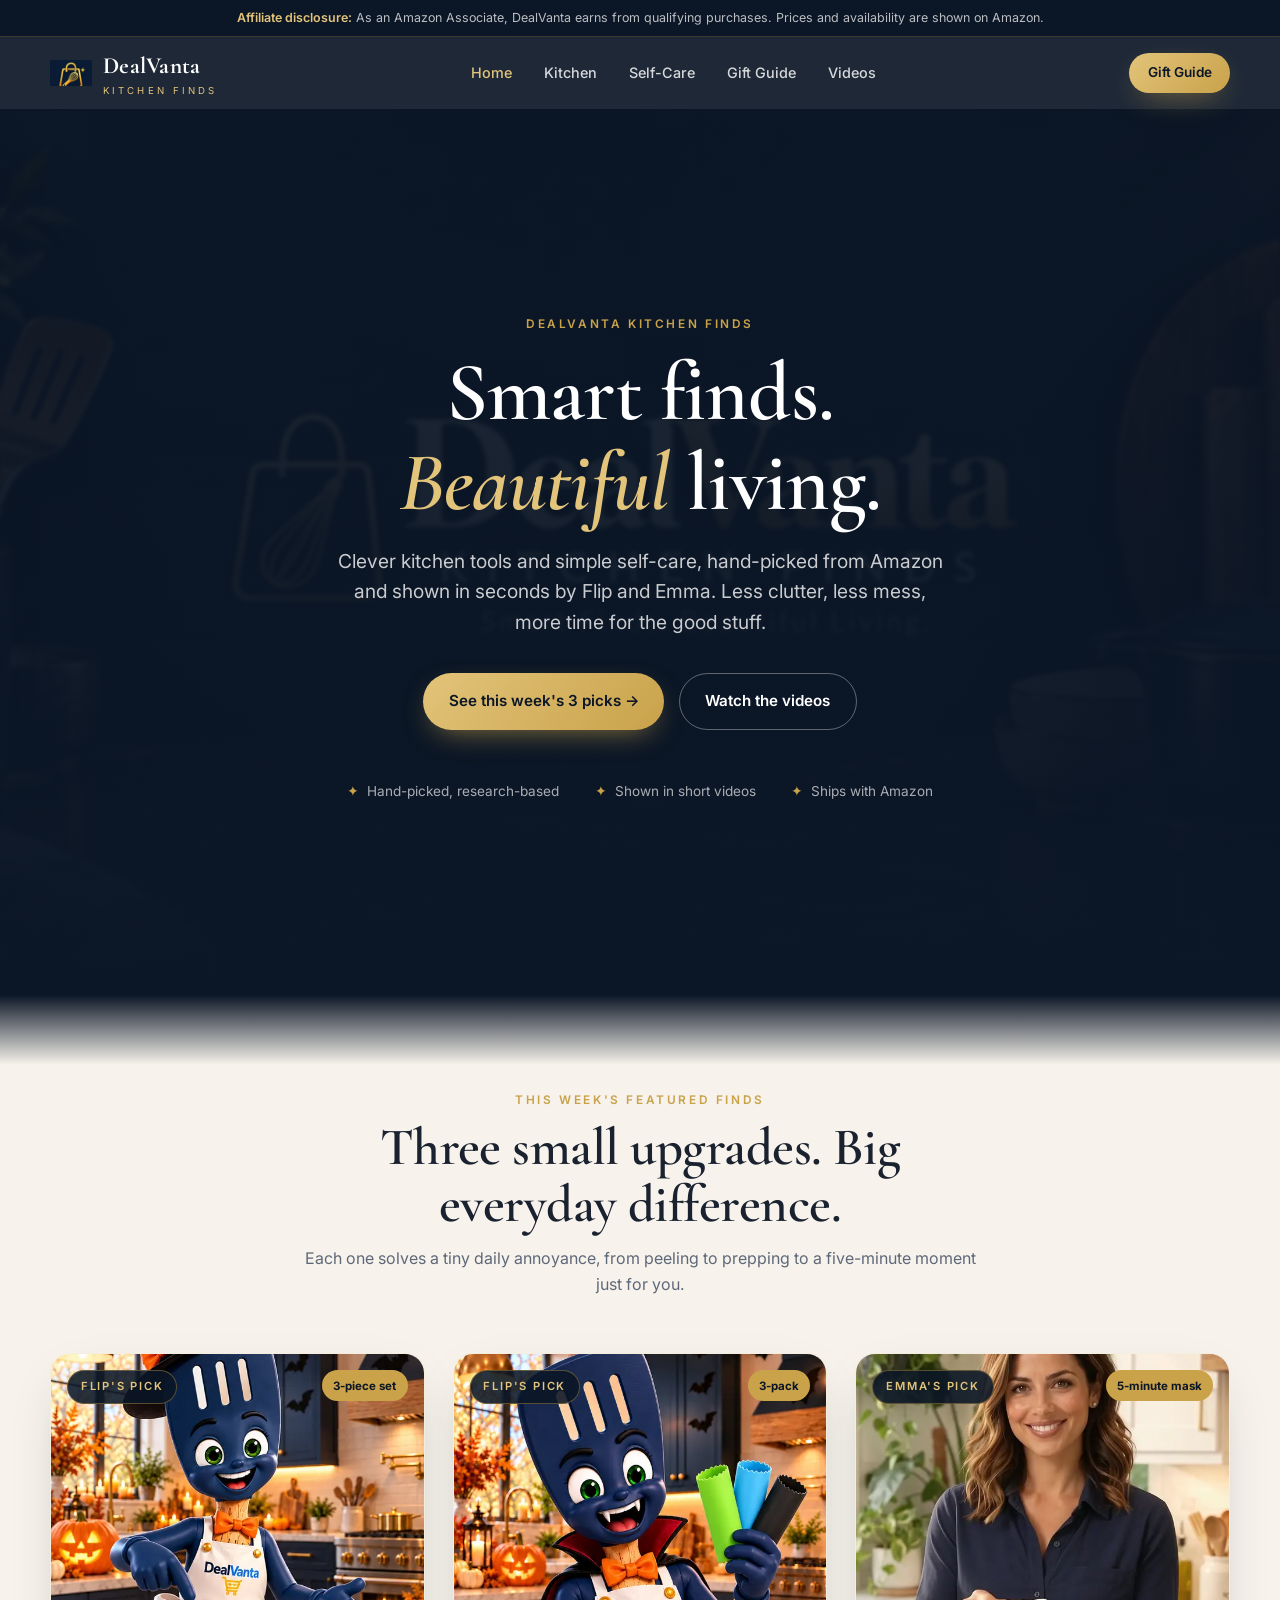
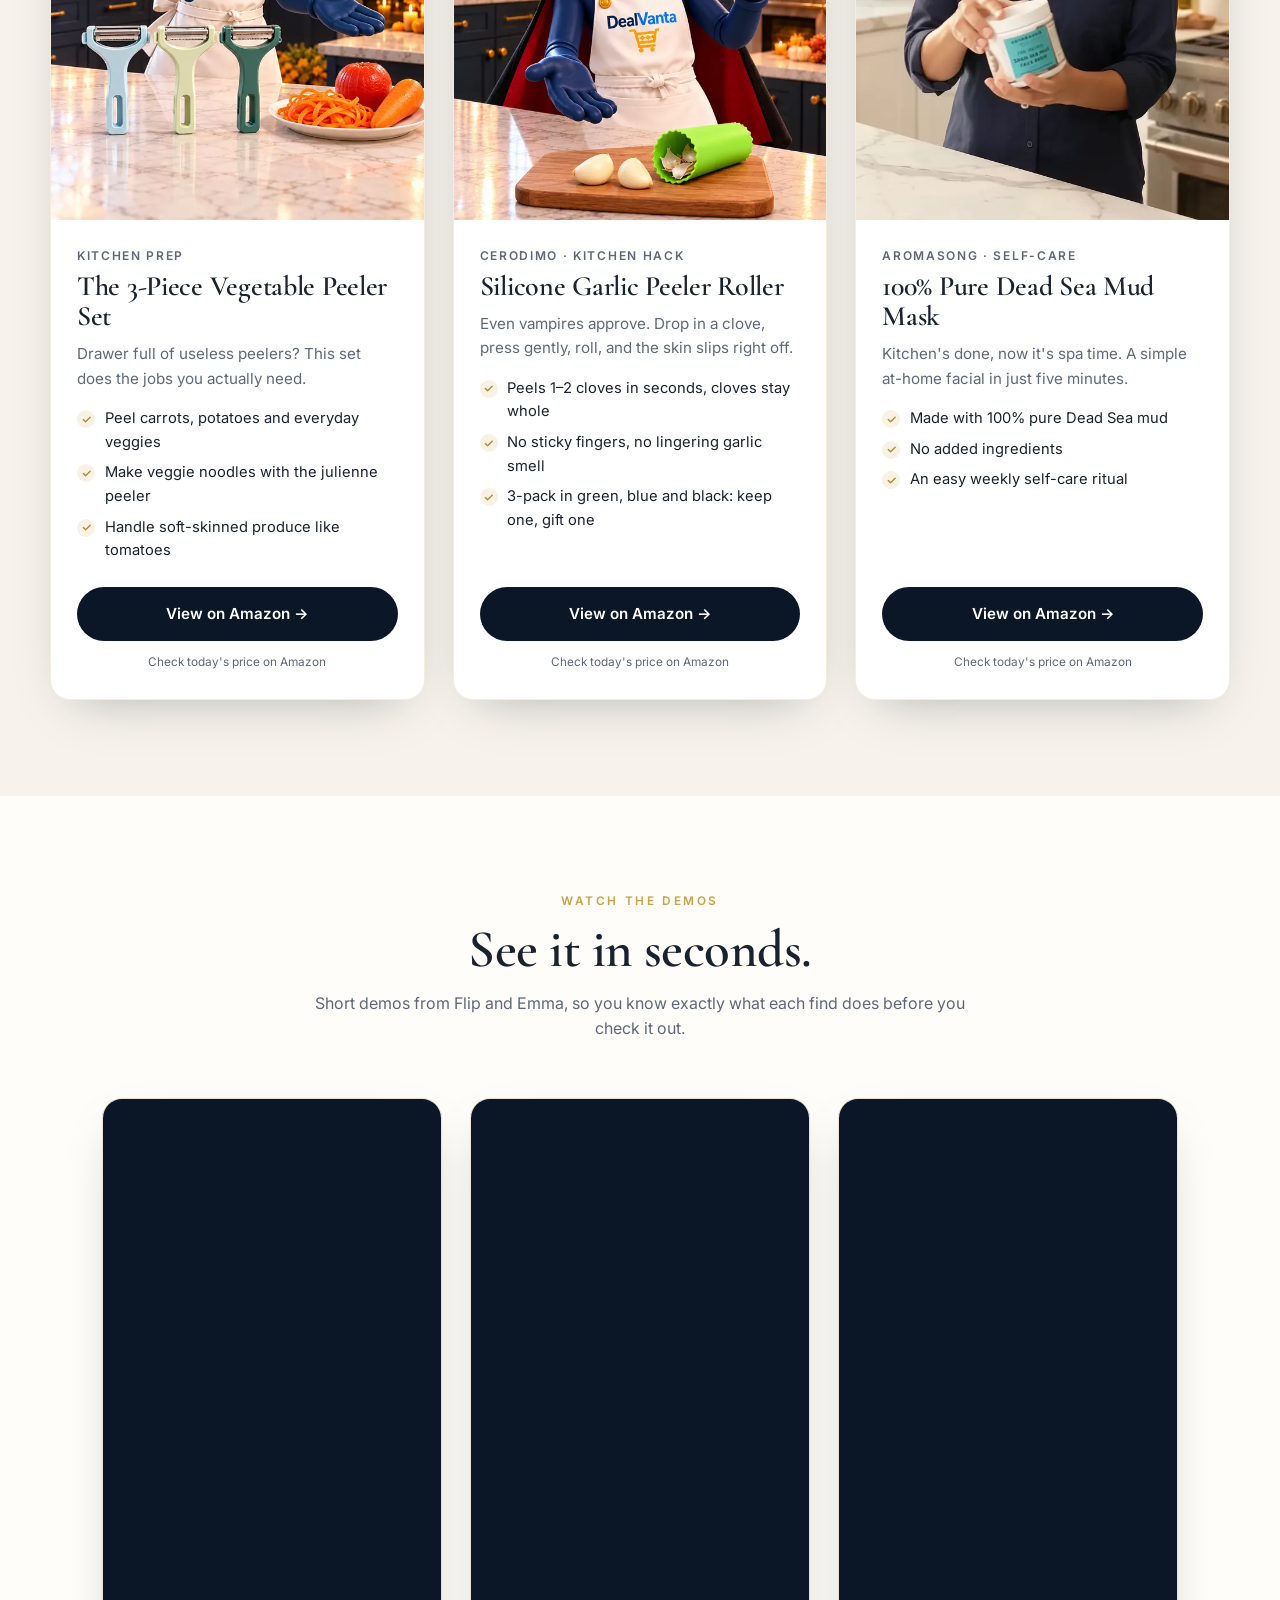
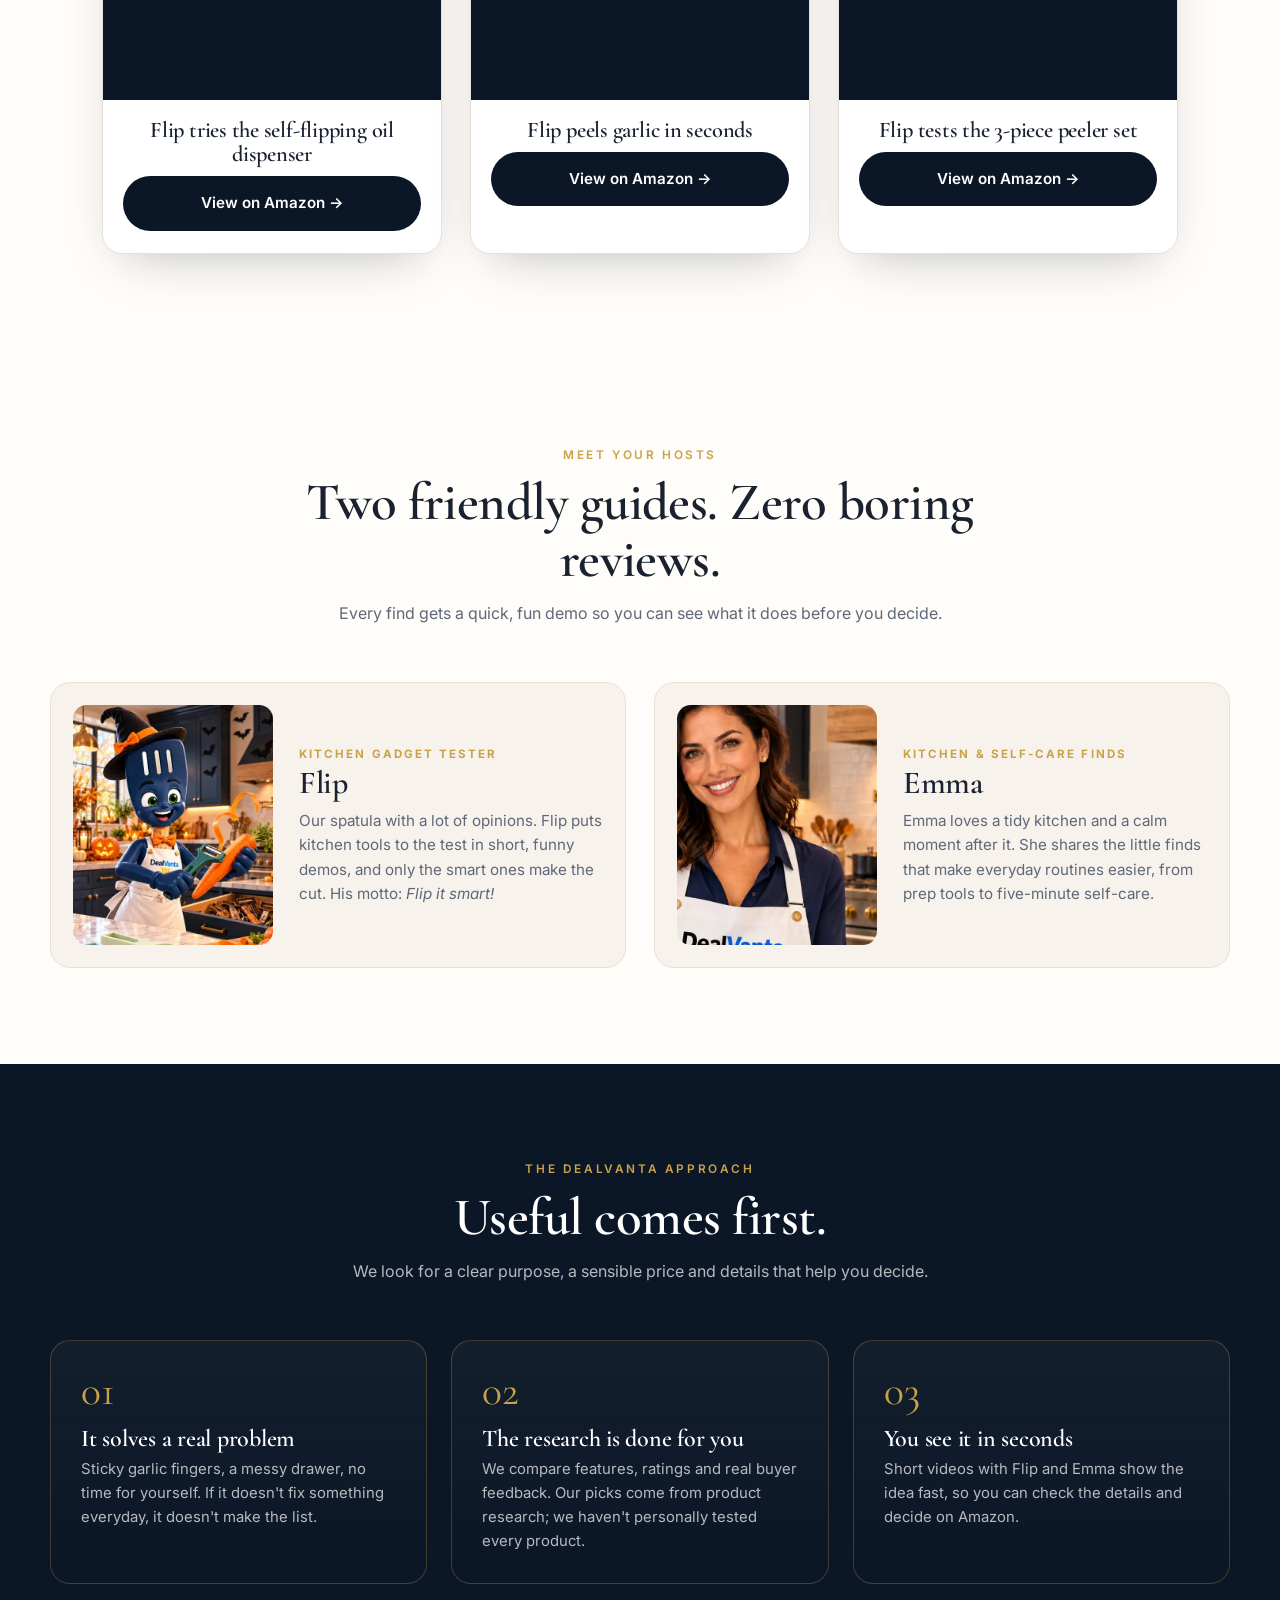
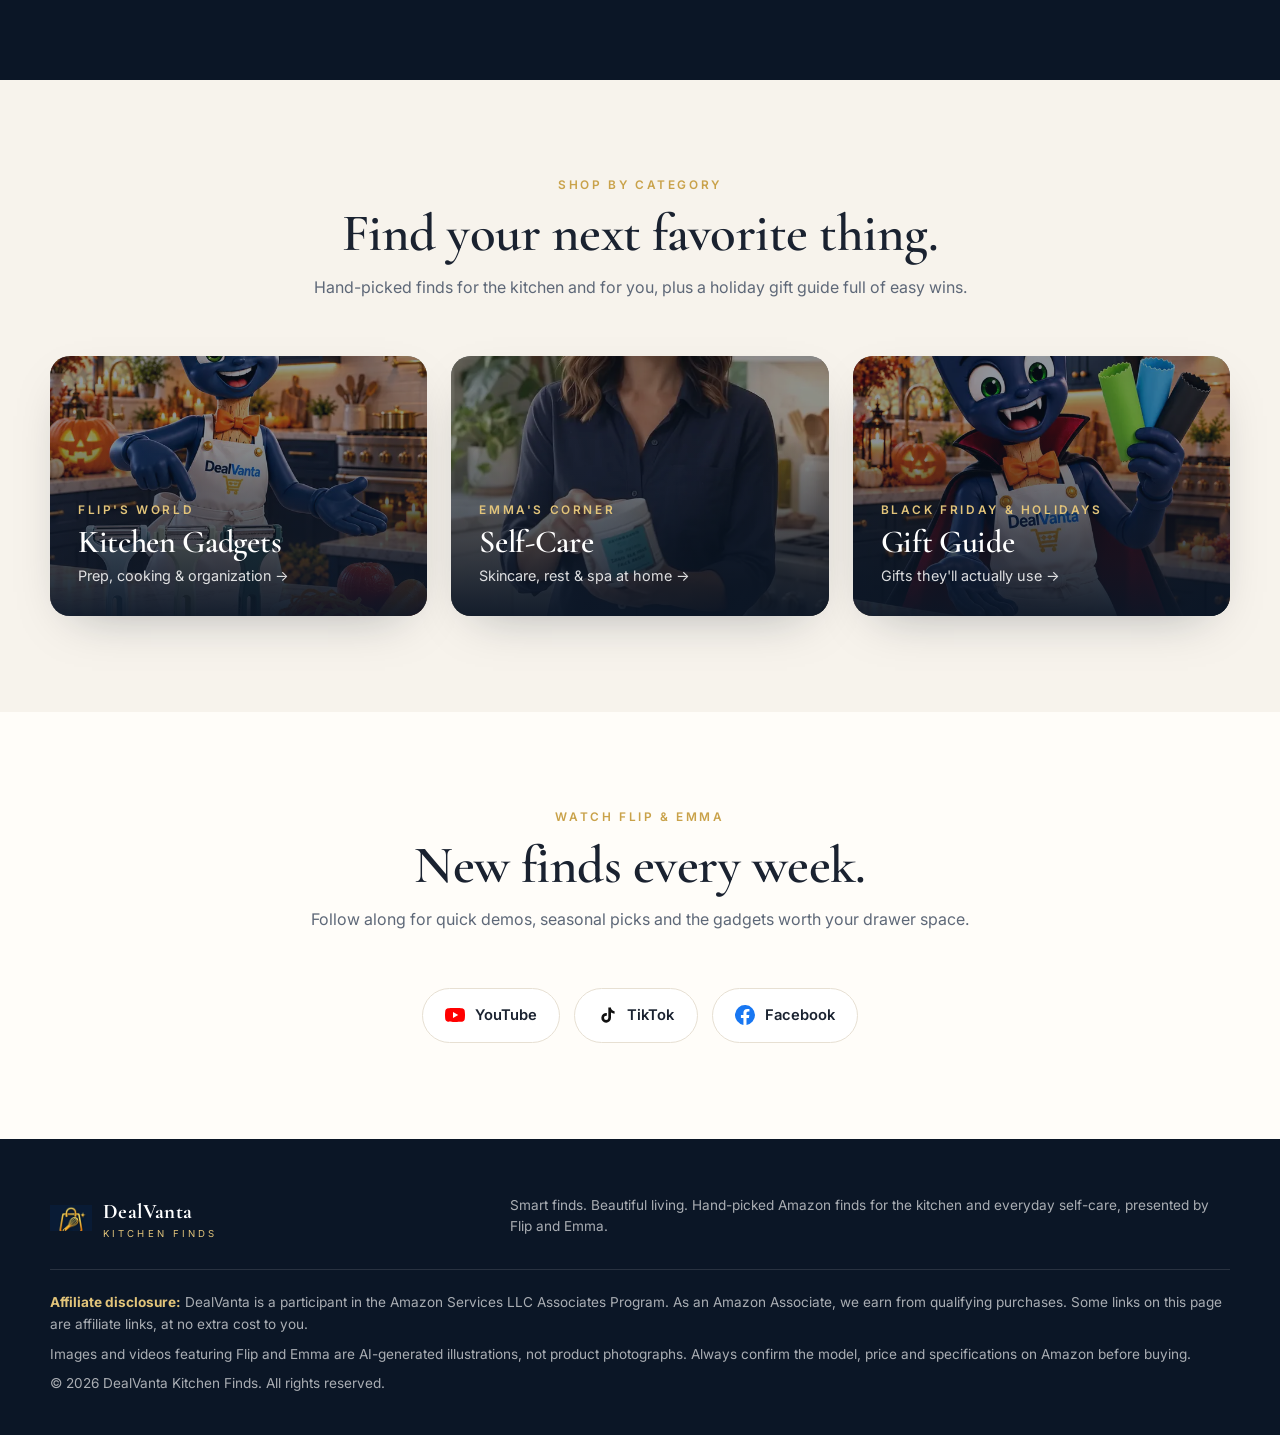
==== commit 1f60e123: "Videos + favicon" ====
--- a/index.html
+++ b/index.html
@@ -7,7 +7,9 @@
 <meta name="description" content="Hand-picked Amazon finds for the kitchen and self-care, shown in quick videos by Flip and Emma. Shop kitchen gadgets, self-care picks and our holiday gift guide.">
 <meta property="og:title" content="DealVanta Kitchen Finds | Smart Finds. Beautiful Living.">
 <meta property="og:description" content="Hand-picked Amazon finds for the kitchen and self-care, shown in quick videos by Flip and Emma. Shop kitchen gadgets, self-care picks and our holiday gift guide.">
-<link rel="icon" href="/assets/logo_mark.webp">
+<link rel="icon" href="/favicon.ico" sizes="48x48">
+<link rel="icon" href="/favicon-192.png" type="image/png" sizes="192x192">
+<link rel="apple-touch-icon" href="/apple-touch-icon.png">
 <link rel="preconnect" href="https://fonts.googleapis.com">
 <link rel="preconnect" href="https://fonts.gstatic.com" crossorigin>
 <link href="https://fonts.googleapis.com/css2?family=Cormorant+Garamond:ital,wght@0,500;0,600;0,700;1,500&family=Inter:wght@400;500;600;700&display=swap" rel="stylesheet">
@@ -145,10 +147,17 @@
     </div>
     <div class="vgrid">
       <div class="vcard reveal">
-        <div class="vframe"><iframe src="https://www.youtube-nocookie.com/embed/I9hKL1ltj5A" title="Flip tries the self-flipping olive oil dispenser" loading="lazy" allow="accelerometer; encrypted-media; gyroscope; picture-in-picture" allowfullscreen></iframe></div>
+        <div class="vframe"><iframe src="https://www.youtube-nocookie.com/embed/1nXde8Y6Ve8" title="Flip tries the self-flipping olive oil dispenser" loading="lazy" allow="accelerometer; encrypted-media; gyroscope; picture-in-picture" allowfullscreen></iframe></div>
         <div class="vb">
           <h3>Flip tries the self-flipping oil dispenser</h3>
           <a class="btn btn-navy" href="https://www.amazon.com/dp/B0BRSGZHLS?ref=t_ac_view_request_product_image&amp;campaignId=amzn1.campaign.1PEMLW08LYYLW&amp;linkCode=tr1&amp;tag=aristides20-20&amp;linkId=amzn1.campaign.1PEMLW08LYYLW_1793391077928" target="_blank" rel="sponsored nofollow noopener">View on Amazon →</a>
+        </div>
+      </div>
+      <div class="vcard reveal">
+        <div class="vframe"><iframe src="https://www.youtube-nocookie.com/embed/I9hKL1ltj5A" title="Flip the vampire tries the silicone garlic peeler" loading="lazy" allow="accelerometer; encrypted-media; gyroscope; picture-in-picture" allowfullscreen></iframe></div>
+        <div class="vb">
+          <h3>Flip peels garlic in seconds</h3>
+          <a class="btn btn-navy" href="https://www.amazon.com/dp/B0G2XQHBP3?ref=t_ac_view_request_product_image&amp;campaignId=amzn1.campaign.XRJBKM8XHNEK&amp;linkCode=tr1&amp;tag=aristides20-20&amp;linkId=amzn1.campaign.XRJBKM8XHNEK_1793306124298" target="_blank" rel="sponsored nofollow noopener">View on Amazon →</a>
         </div>
       </div>
       <div class="vcard reveal">
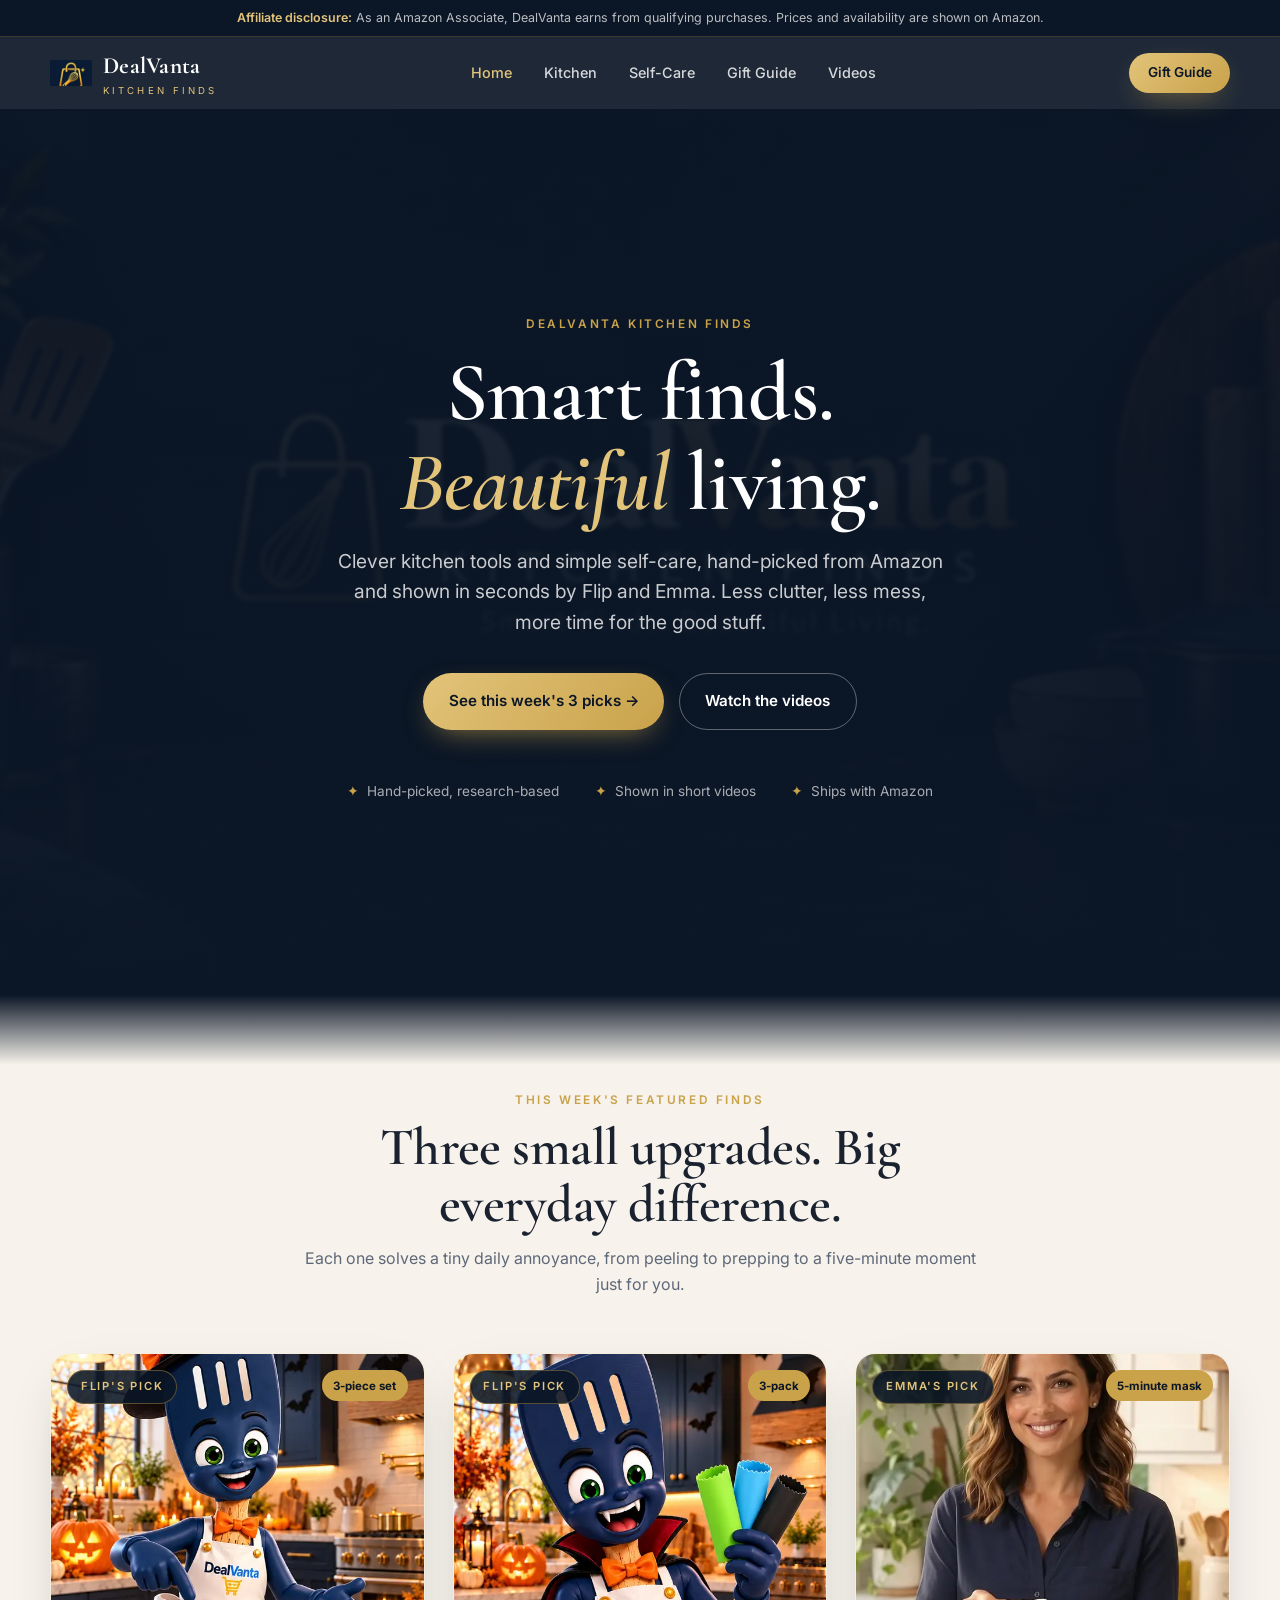
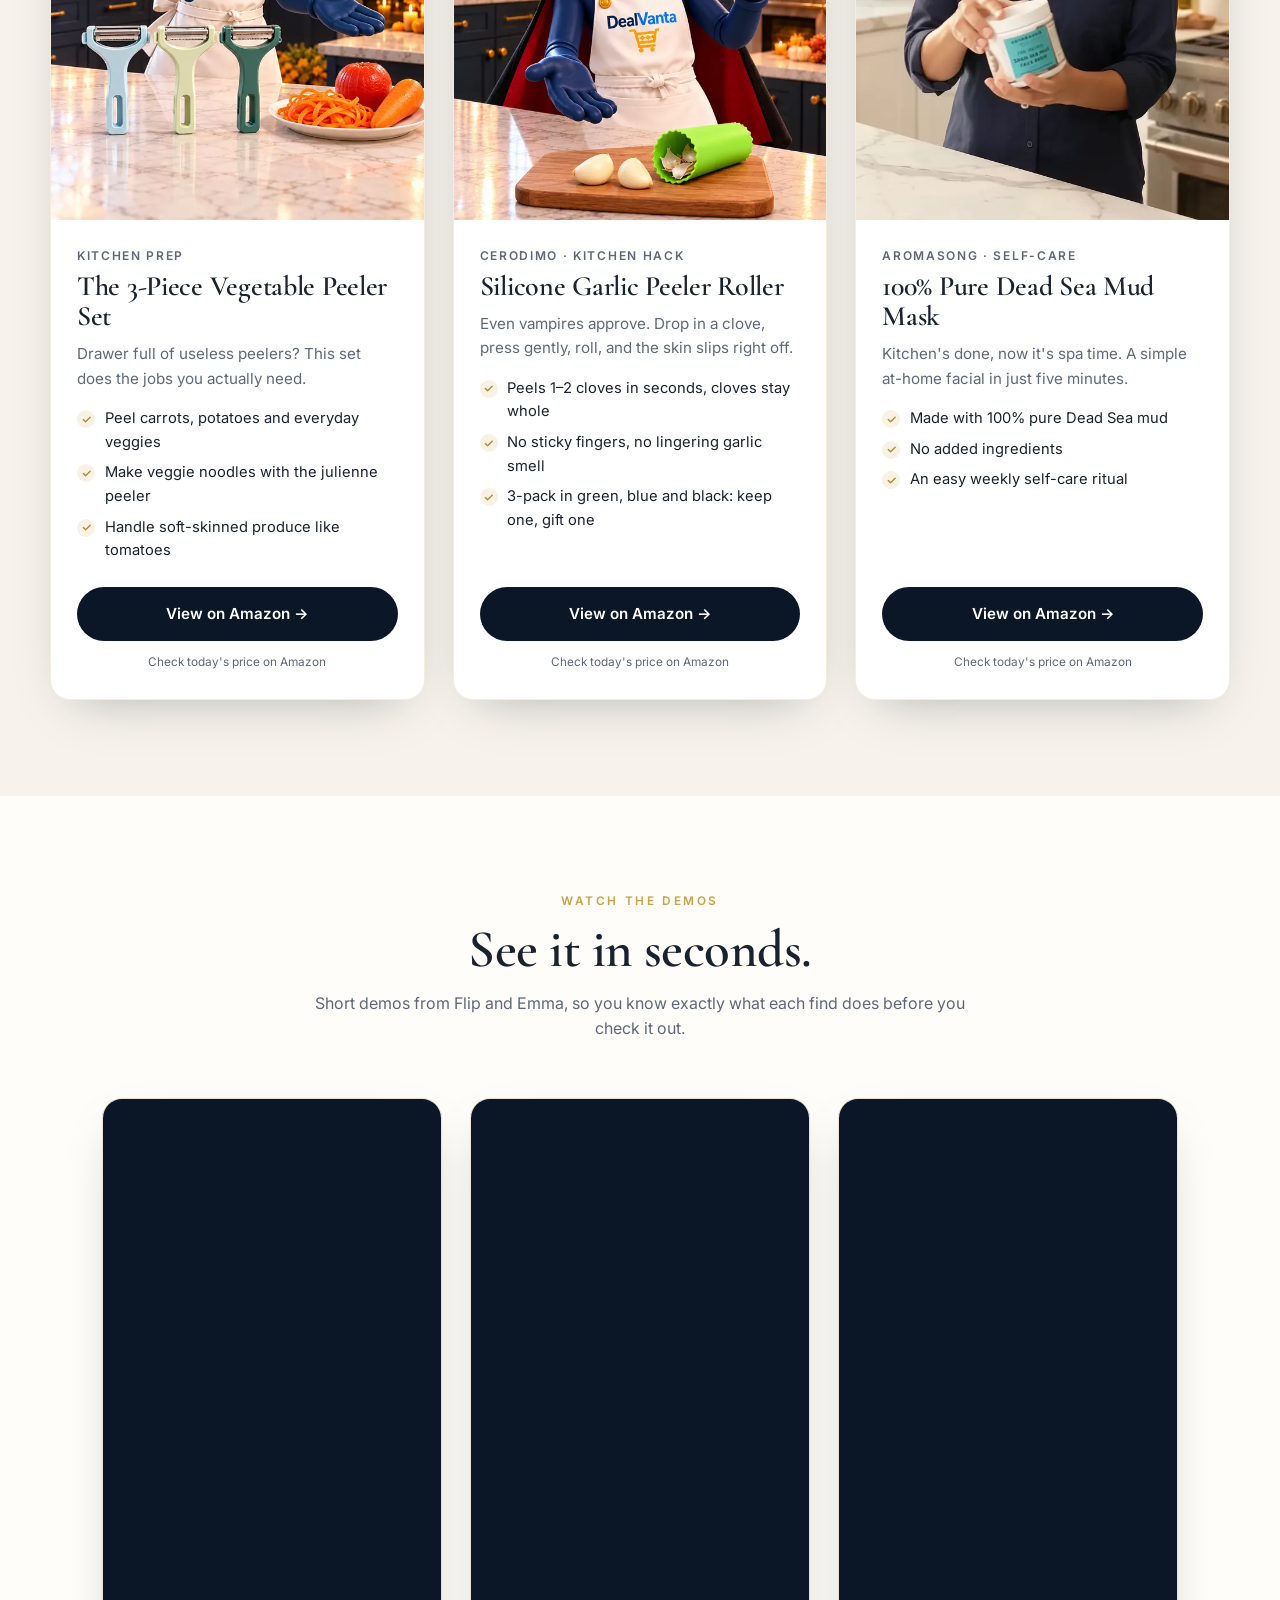
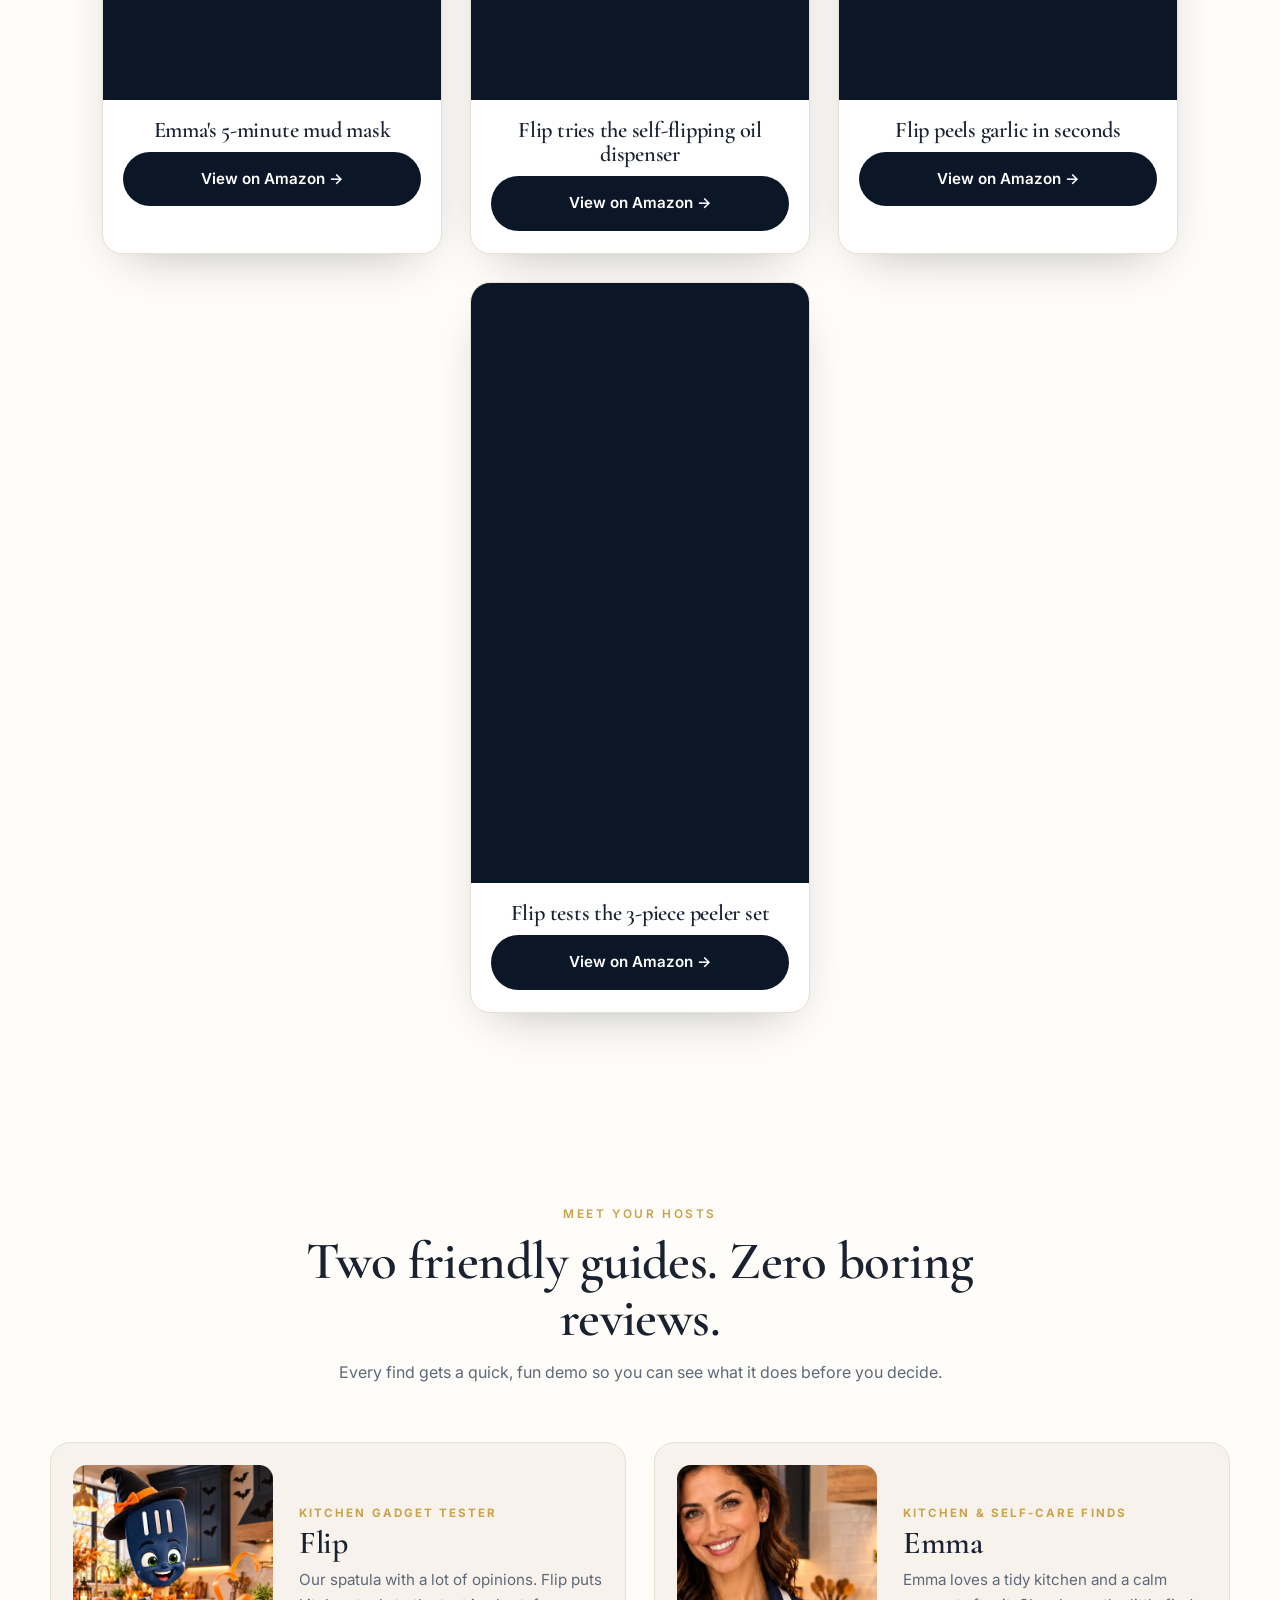
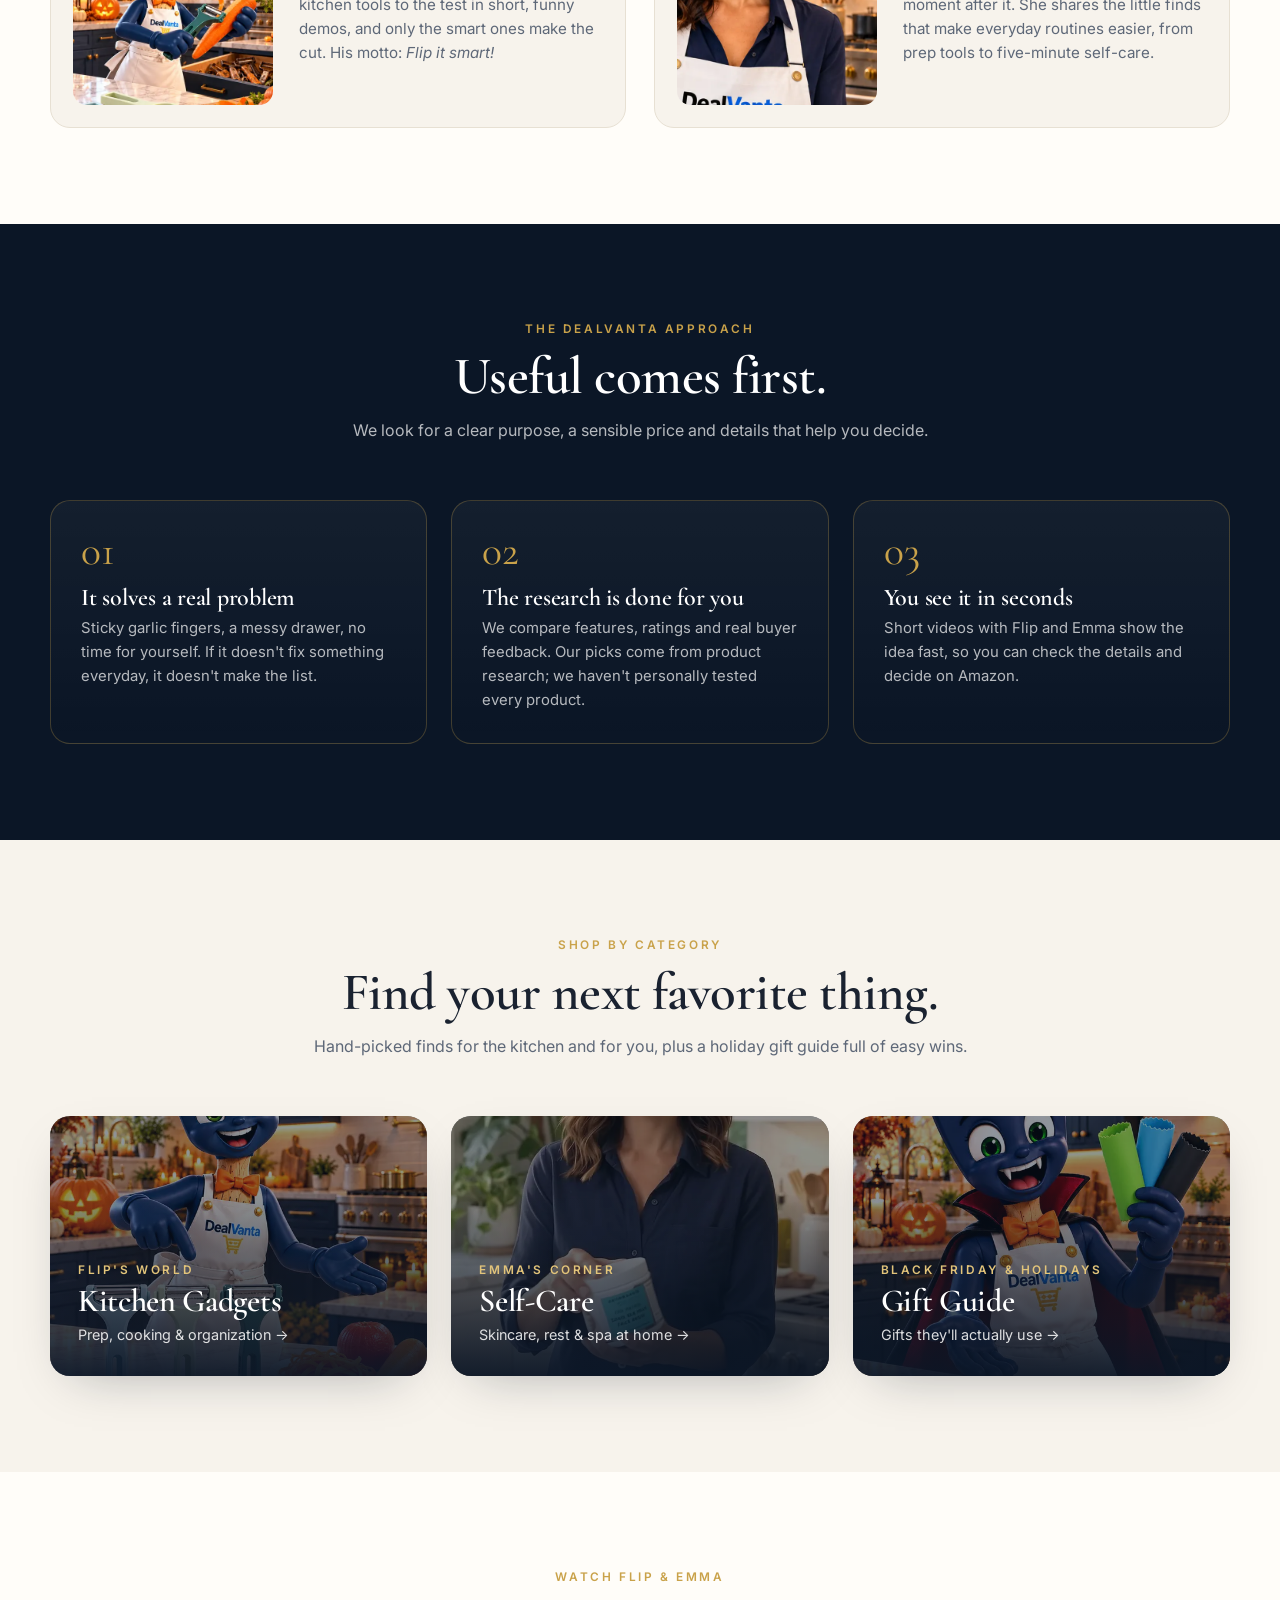
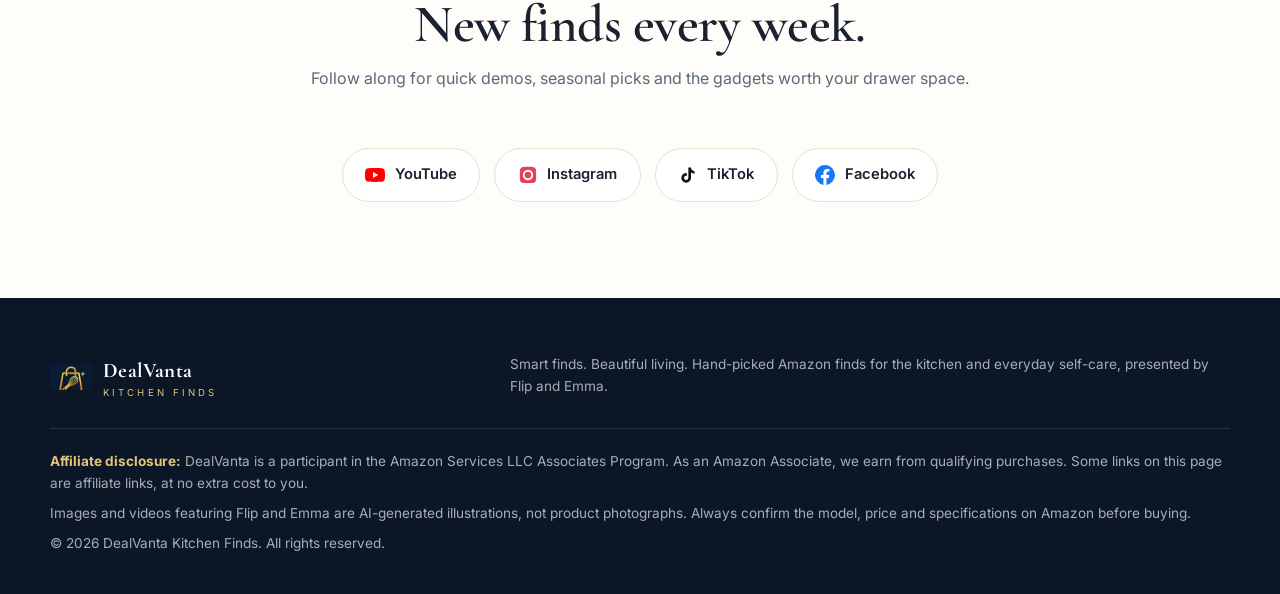
==== commit 3ed10fc3: "Christmas Kitchen + Instagram + Emma" ====
--- a/index.html
+++ b/index.html
@@ -147,6 +147,13 @@
     </div>
     <div class="vgrid">
       <div class="vcard reveal">
+        <div class="vframe"><iframe src="https://www.youtube-nocookie.com/embed/r3hjfjUFGhM" title="Emma tries the 5-minute Dead Sea mud mask" loading="lazy" allow="accelerometer; encrypted-media; gyroscope; picture-in-picture" allowfullscreen></iframe></div>
+        <div class="vb">
+          <h3>Emma's 5-minute mud mask</h3>
+          <a class="btn btn-navy" href="https://www.amazon.com/dp/B07V7G7MBK?ref=t_ac_view_request_product_image&amp;campaignId=amzn1.campaign.209ANM0WTRQSV&amp;linkCode=tr1&amp;tag=aristides20-20&amp;linkId=amzn1.campaign.209ANM0WTRQSV_1793296467304" target="_blank" rel="sponsored nofollow noopener">View on Amazon →</a>
+        </div>
+      </div>
+      <div class="vcard reveal">
         <div class="vframe"><iframe src="https://www.youtube-nocookie.com/embed/1nXde8Y6Ve8" title="Flip tries the self-flipping olive oil dispenser" loading="lazy" allow="accelerometer; encrypted-media; gyroscope; picture-in-picture" allowfullscreen></iframe></div>
         <div class="vb">
           <h3>Flip tries the self-flipping oil dispenser</h3>
@@ -238,6 +245,7 @@
     </div>
     <div class="socials reveal">
       <a class="social" href="https://www.youtube.com/@DealVantaKitchenFinds" target="_blank" rel="noopener"><svg viewBox="0 0 24 24" fill="#FF0000" aria-hidden="true"><path d="M23.5 6.2a3 3 0 0 0-2.1-2.1C19.5 3.6 12 3.6 12 3.6s-7.5 0-9.4.5A3 3 0 0 0 .5 6.2 31 31 0 0 0 0 12a31 31 0 0 0 .5 5.8 3 3 0 0 0 2.1 2.1c1.9.5 9.4.5 9.4.5s7.5 0 9.4-.5a3 3 0 0 0 2.1-2.1A31 31 0 0 0 24 12a31 31 0 0 0-.5-5.8zM9.6 15.6V8.4l6.3 3.6-6.3 3.6z"/></svg>YouTube</a>
+      <a class="social" href="https://www.instagram.com/dealvantafinds/" target="_blank" rel="noopener"><svg viewBox="0 0 24 24" fill="#E4405F" aria-hidden="true"><path d="M12 2.2c3.2 0 3.6 0 4.8.1 1.2.1 1.8.2 2.2.4.6.2 1 .5 1.4.9.4.4.7.8.9 1.4.2.4.4 1 .4 2.2.1 1.3.1 1.6.1 4.8s0 3.6-.1 4.8c-.1 1.2-.2 1.8-.4 2.2-.2.6-.5 1-.9 1.4-.4.4-.8.7-1.4.9-.4.2-1 .4-2.2.4-1.3.1-1.6.1-4.8.1s-3.6 0-4.8-.1c-1.2-.1-1.8-.2-2.2-.4-.6-.2-1-.5-1.4-.9-.4-.4-.7-.8-.9-1.4-.2-.4-.4-1-.4-2.2C2.2 15.6 2.2 15.2 2.2 12s0-3.6.1-4.8c.1-1.2.2-1.8.4-2.2.2-.6.5-1 .9-1.4.4-.4.8-.7 1.4-.9.4-.2 1-.4 2.2-.4C8.4 2.2 8.8 2.2 12 2.2zm0 3.6a6.2 6.2 0 1 0 0 12.4 6.2 6.2 0 0 0 0-12.4zm0 10.2a4 4 0 1 1 0-8 4 4 0 0 1 0 8zm6.4-10.5a1.4 1.4 0 1 1-2.9 0 1.4 1.4 0 0 1 2.9 0z"/></svg>Instagram</a>
       <a class="social" href="https://www.tiktok.com/@dealvantafinds" target="_blank" rel="noopener"><svg viewBox="0 0 24 24" fill="#111" aria-hidden="true"><path d="M16.6 5.8A4.3 4.3 0 0 1 15.5 3h-3.1v12.4a2.6 2.6 0 1 1-2.6-2.6c.3 0 .5 0 .8.1V9.7a5.8 5.8 0 1 0 5 5.7V9.1a7.4 7.4 0 0 0 4.3 1.4V7.4a4.3 4.3 0 0 1-3.3-1.6z"/></svg>TikTok</a>
       <a class="social" href="https://www.facebook.com/profile.php?id=61595200546675" target="_blank" rel="noopener"><svg viewBox="0 0 24 24" fill="#1877F2" aria-hidden="true"><path d="M24 12a12 12 0 1 0-13.9 11.9v-8.4H7.1V12h3V9.4c0-3 1.8-4.7 4.5-4.7 1.3 0 2.7.2 2.7.2v3h-1.5c-1.5 0-2 .9-2 1.9V12h3.4l-.5 3.5h-2.9v8.4A12 12 0 0 0 24 12z"/></svg>Facebook</a>
     </div>
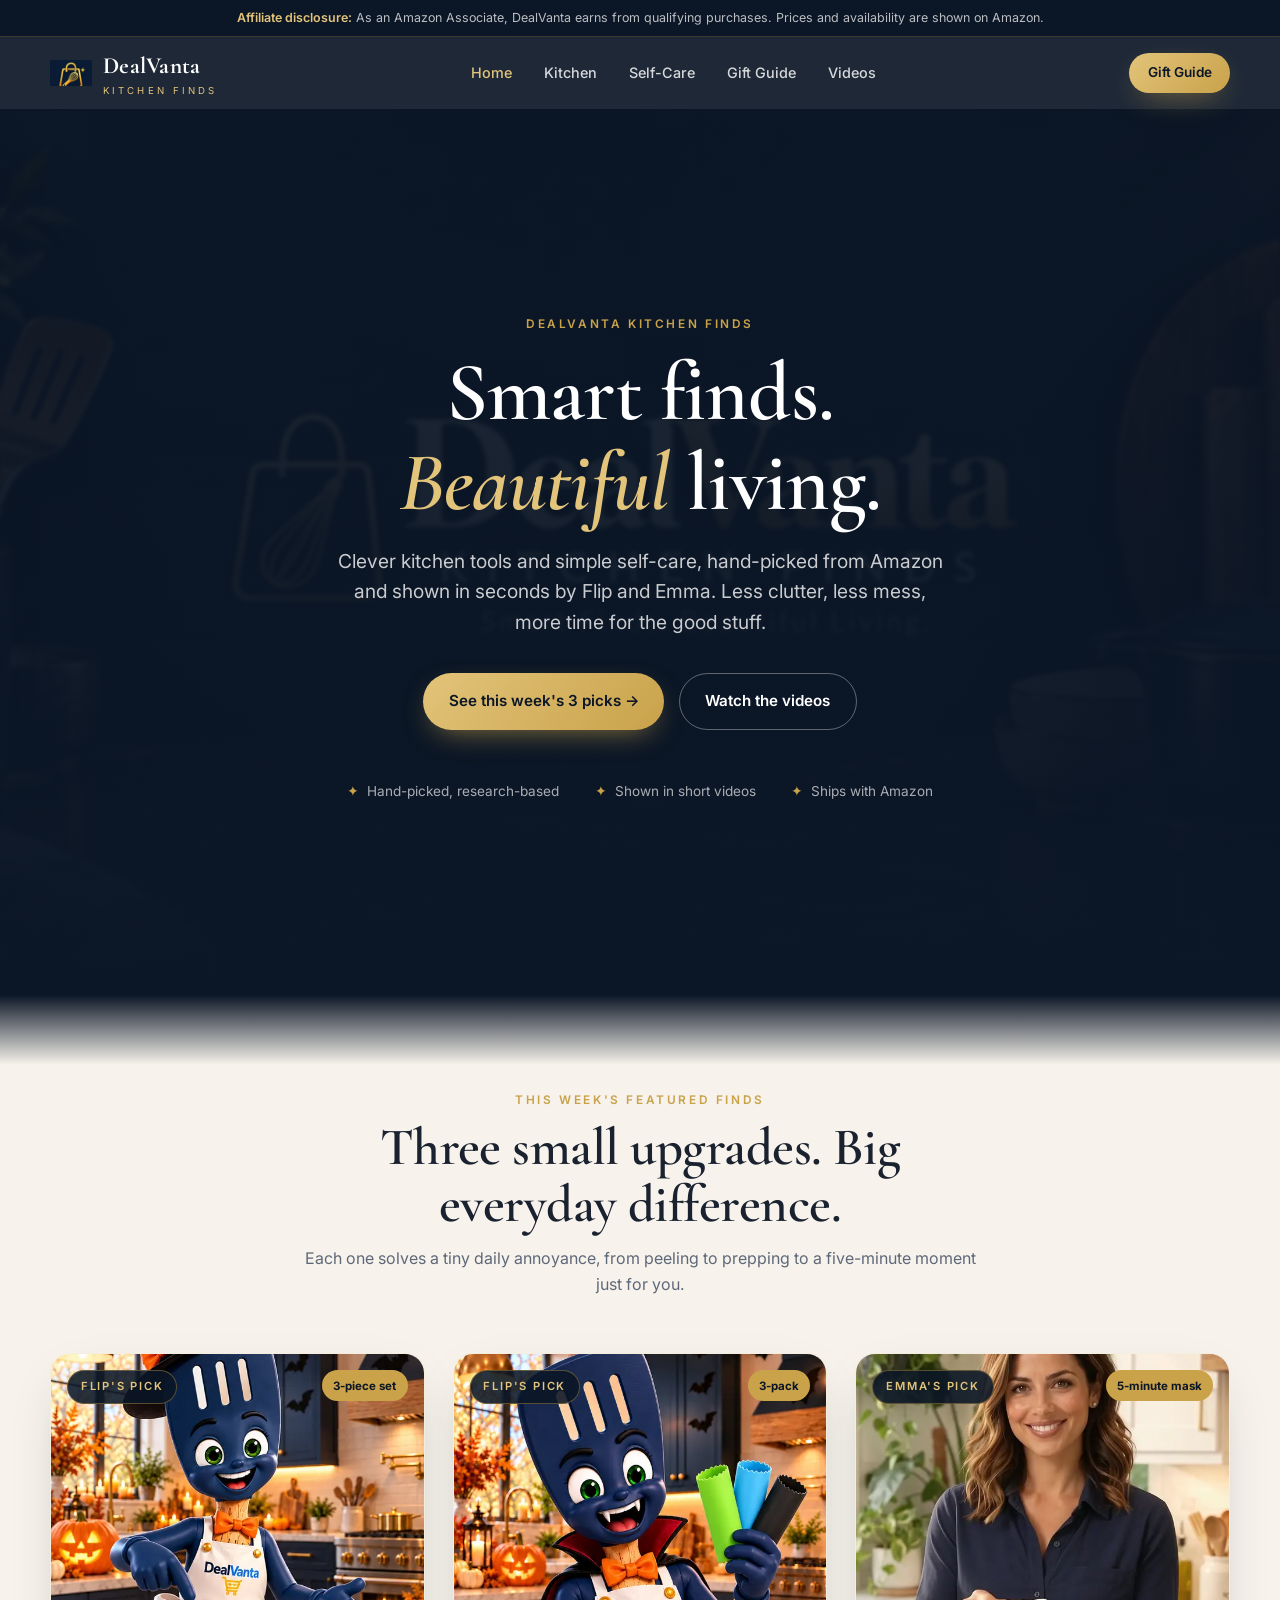
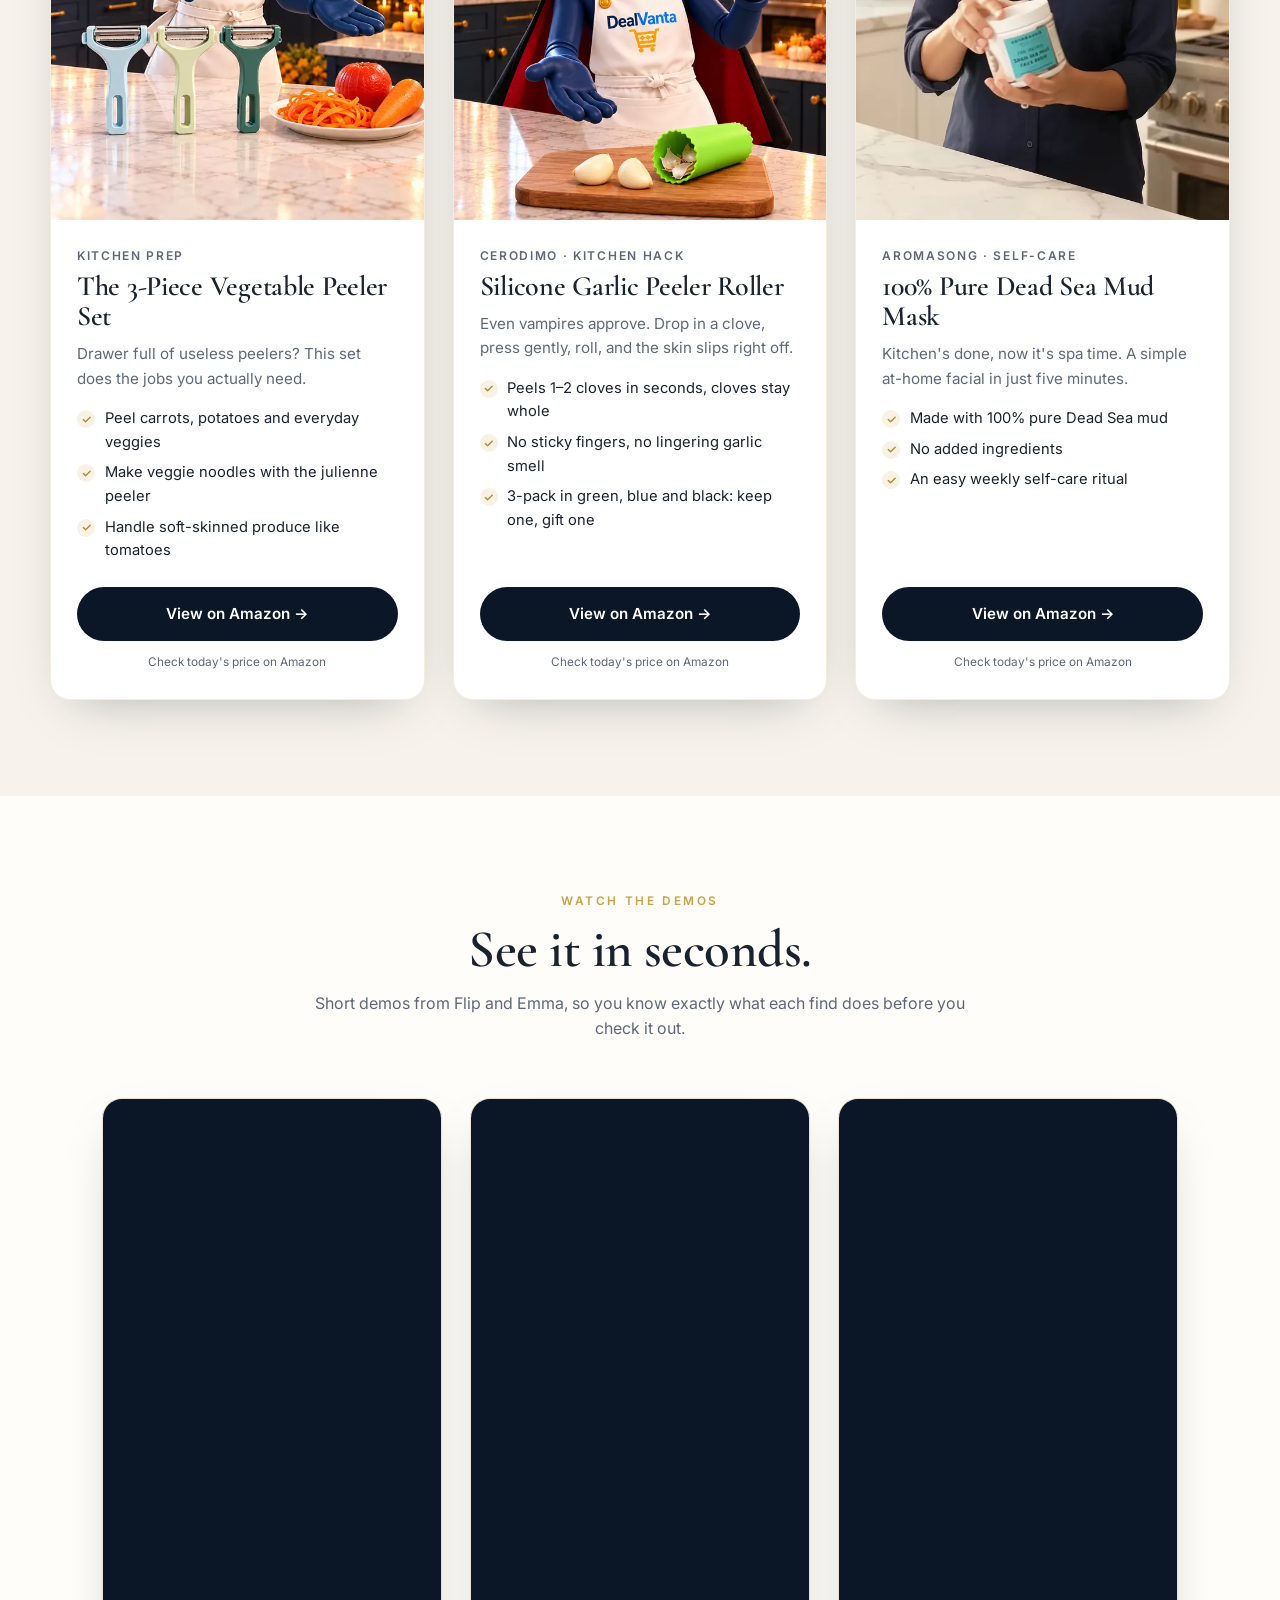
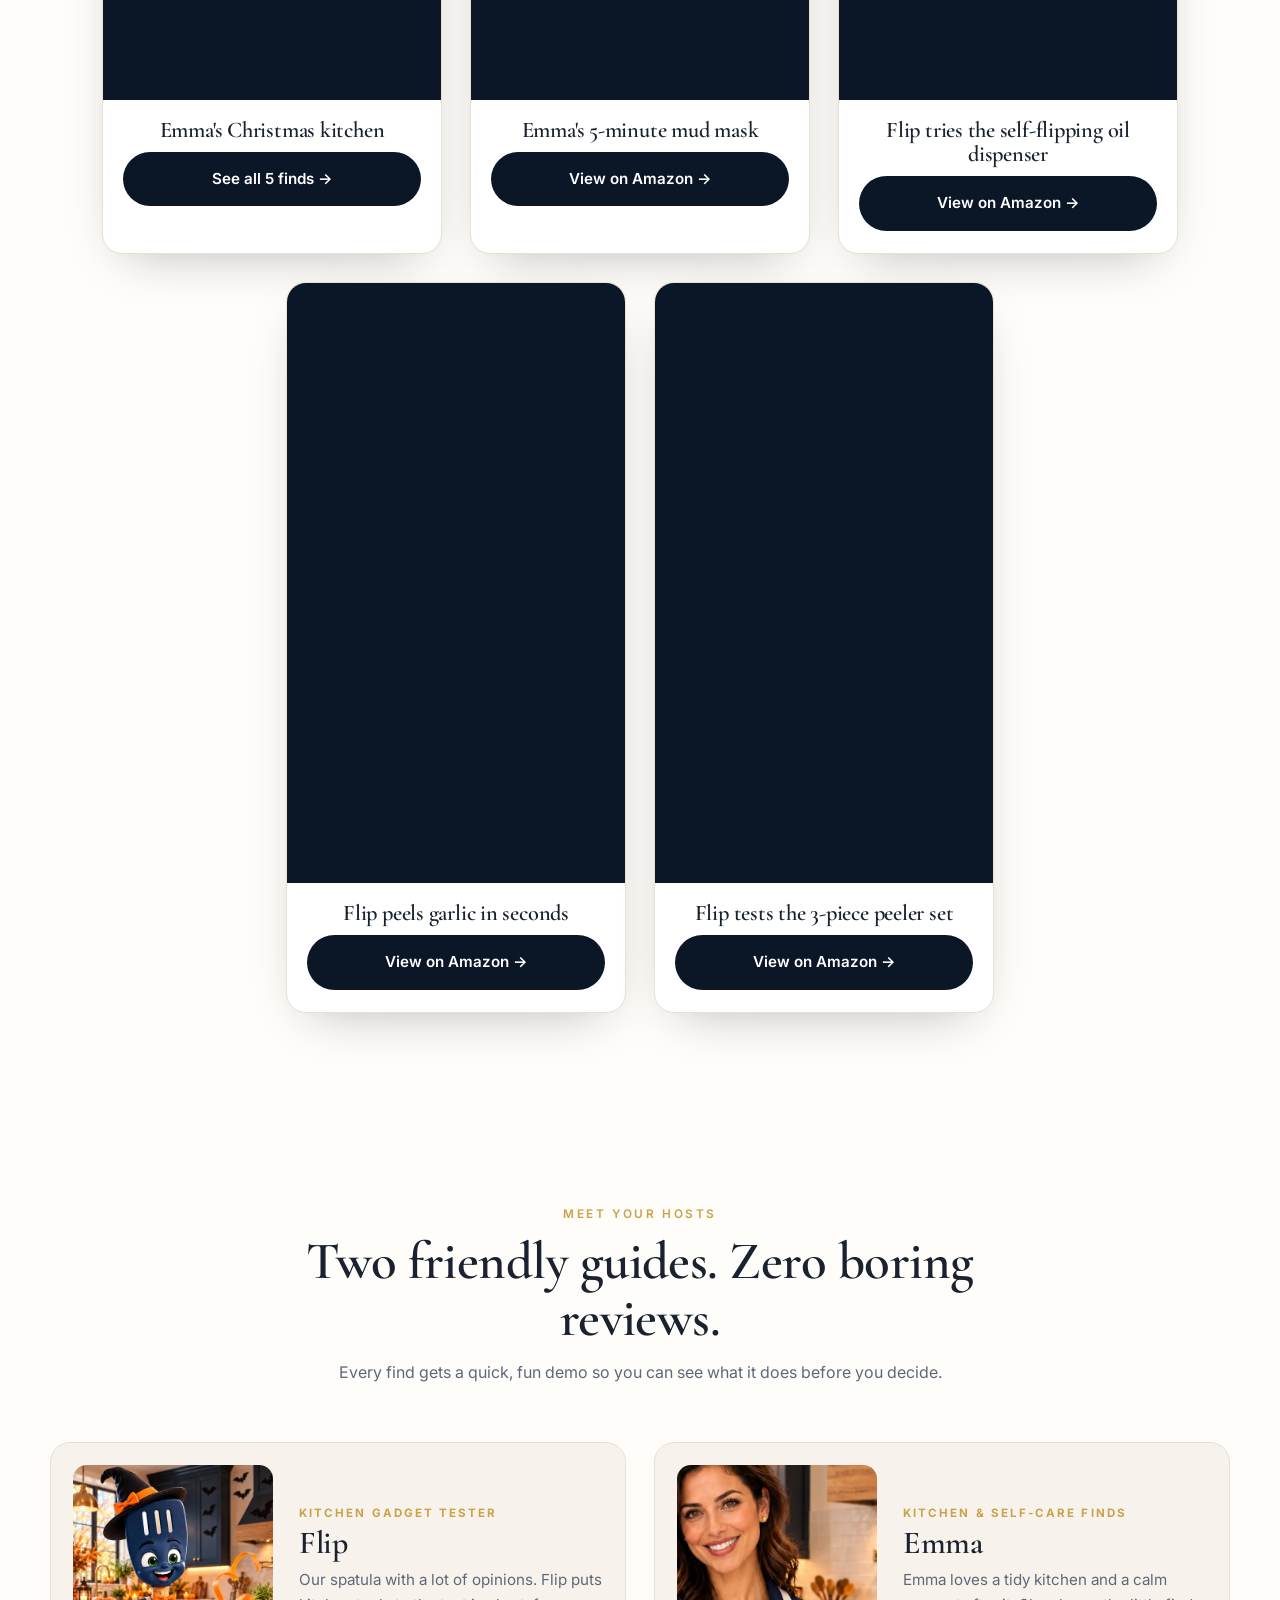
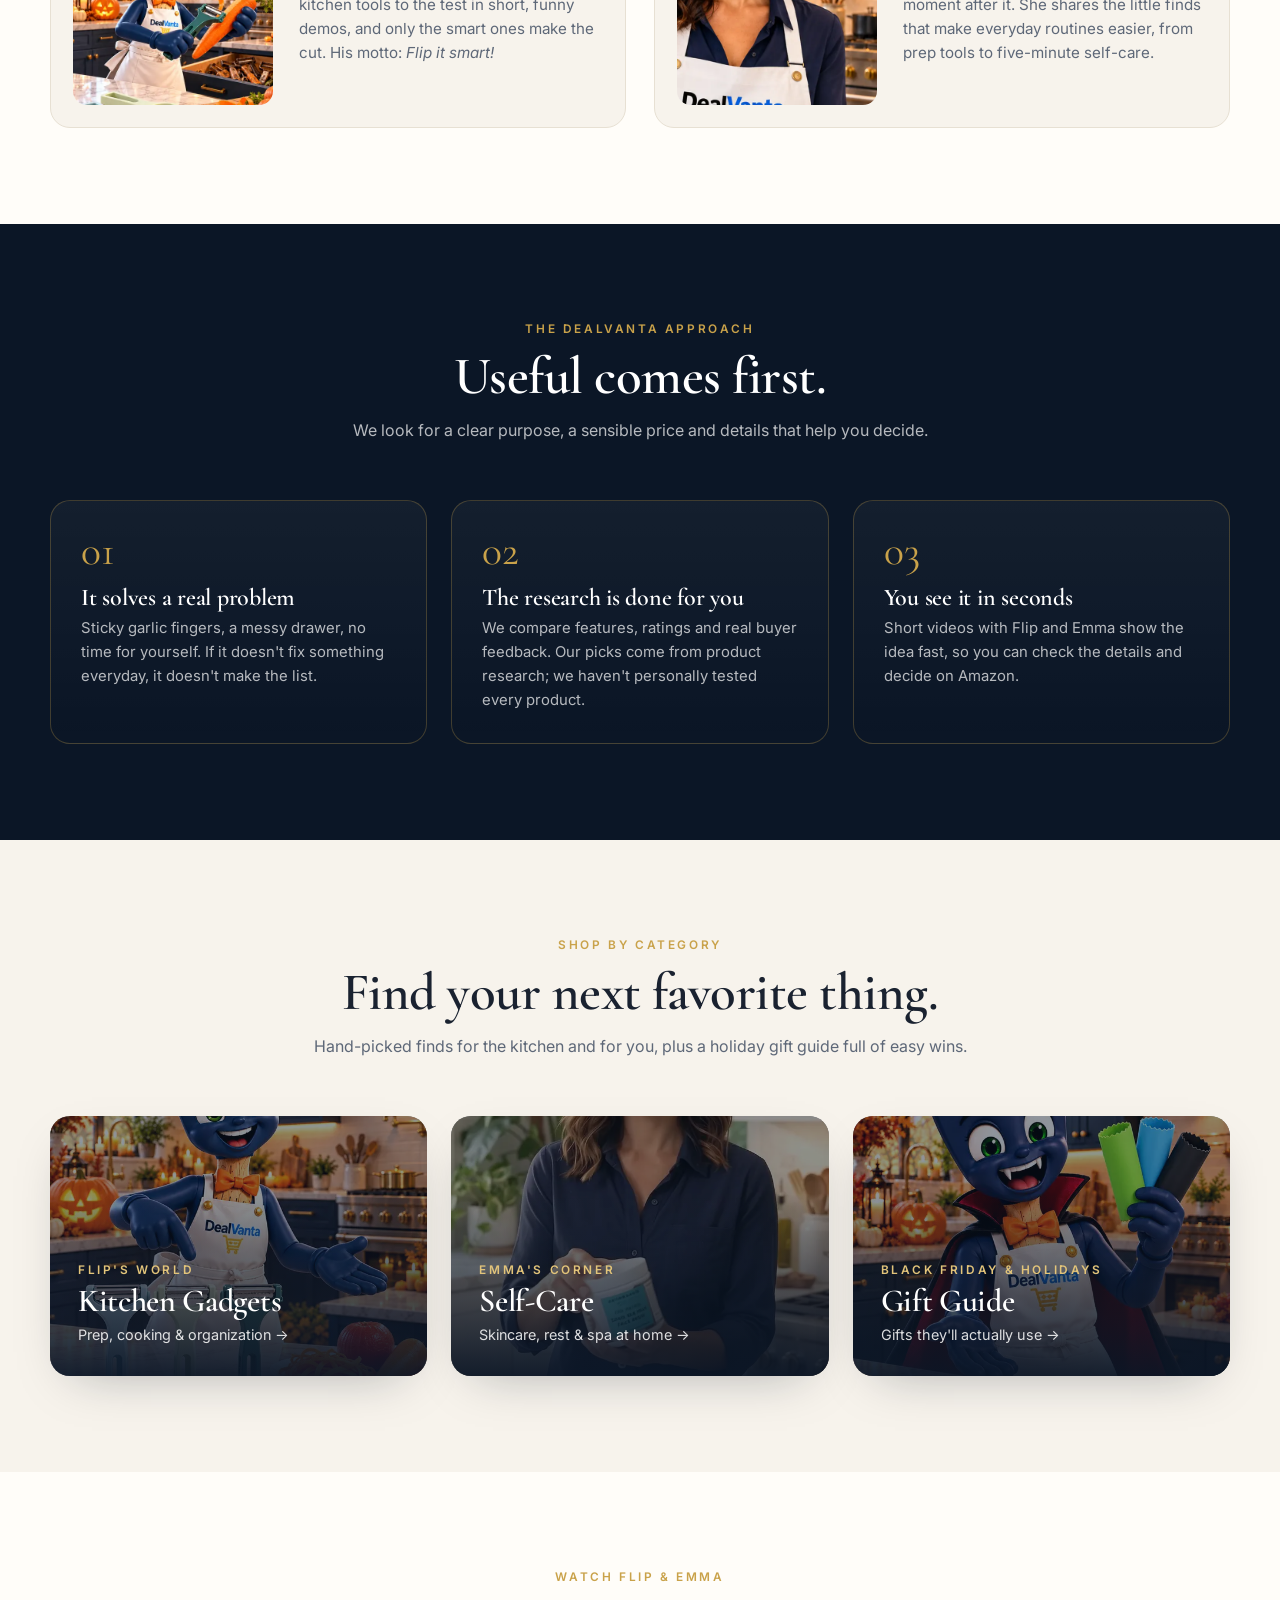
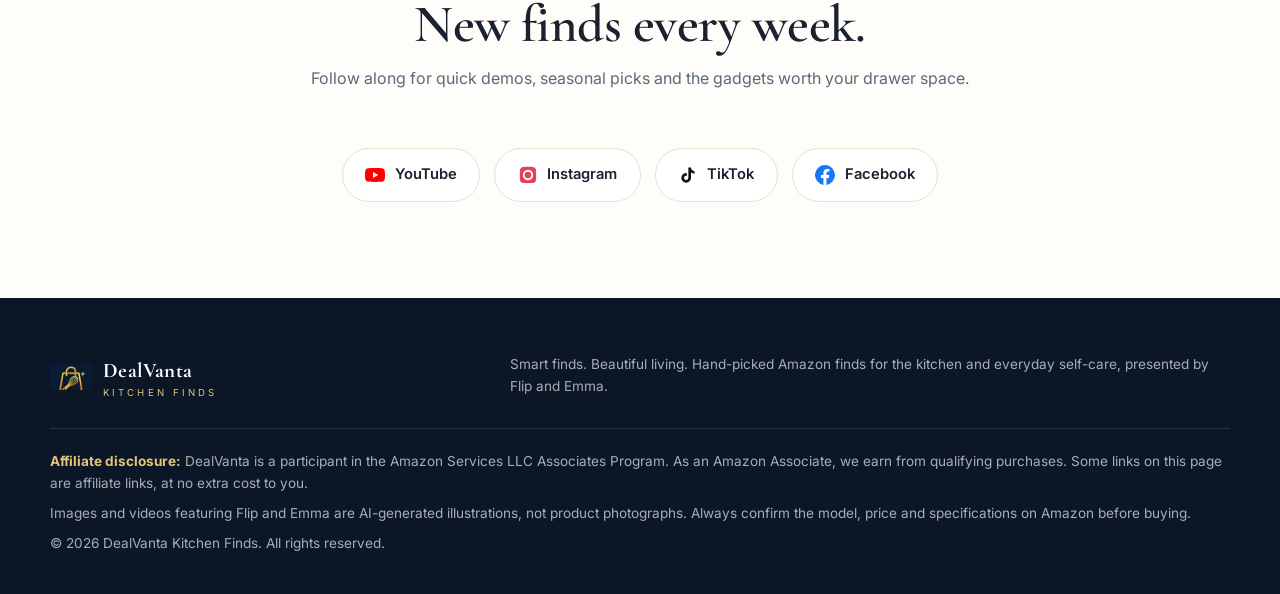
==== commit 93c2b9be: "Summary: Add Emma Christmas video" ====
--- a/index.html
+++ b/index.html
@@ -147,6 +147,13 @@
     </div>
     <div class="vgrid">
       <div class="vcard reveal">
+        <div class="vframe"><iframe src="https://www.youtube-nocookie.com/embed/Nv0UMhus9uQ" title="Emma decorates her kitchen for Christmas" loading="lazy" allow="accelerometer; encrypted-media; gyroscope; picture-in-picture" allowfullscreen></iframe></div>
+        <div class="vb">
+          <h3>Emma's Christmas kitchen</h3>
+          <a class="btn btn-navy" href="/kitchen-gadgets/">See all 5 finds →</a>
+        </div>
+      </div>
+      <div class="vcard reveal">
         <div class="vframe"><iframe src="https://www.youtube-nocookie.com/embed/r3hjfjUFGhM" title="Emma tries the 5-minute Dead Sea mud mask" loading="lazy" allow="accelerometer; encrypted-media; gyroscope; picture-in-picture" allowfullscreen></iframe></div>
         <div class="vb">
           <h3>Emma's 5-minute mud mask</h3>
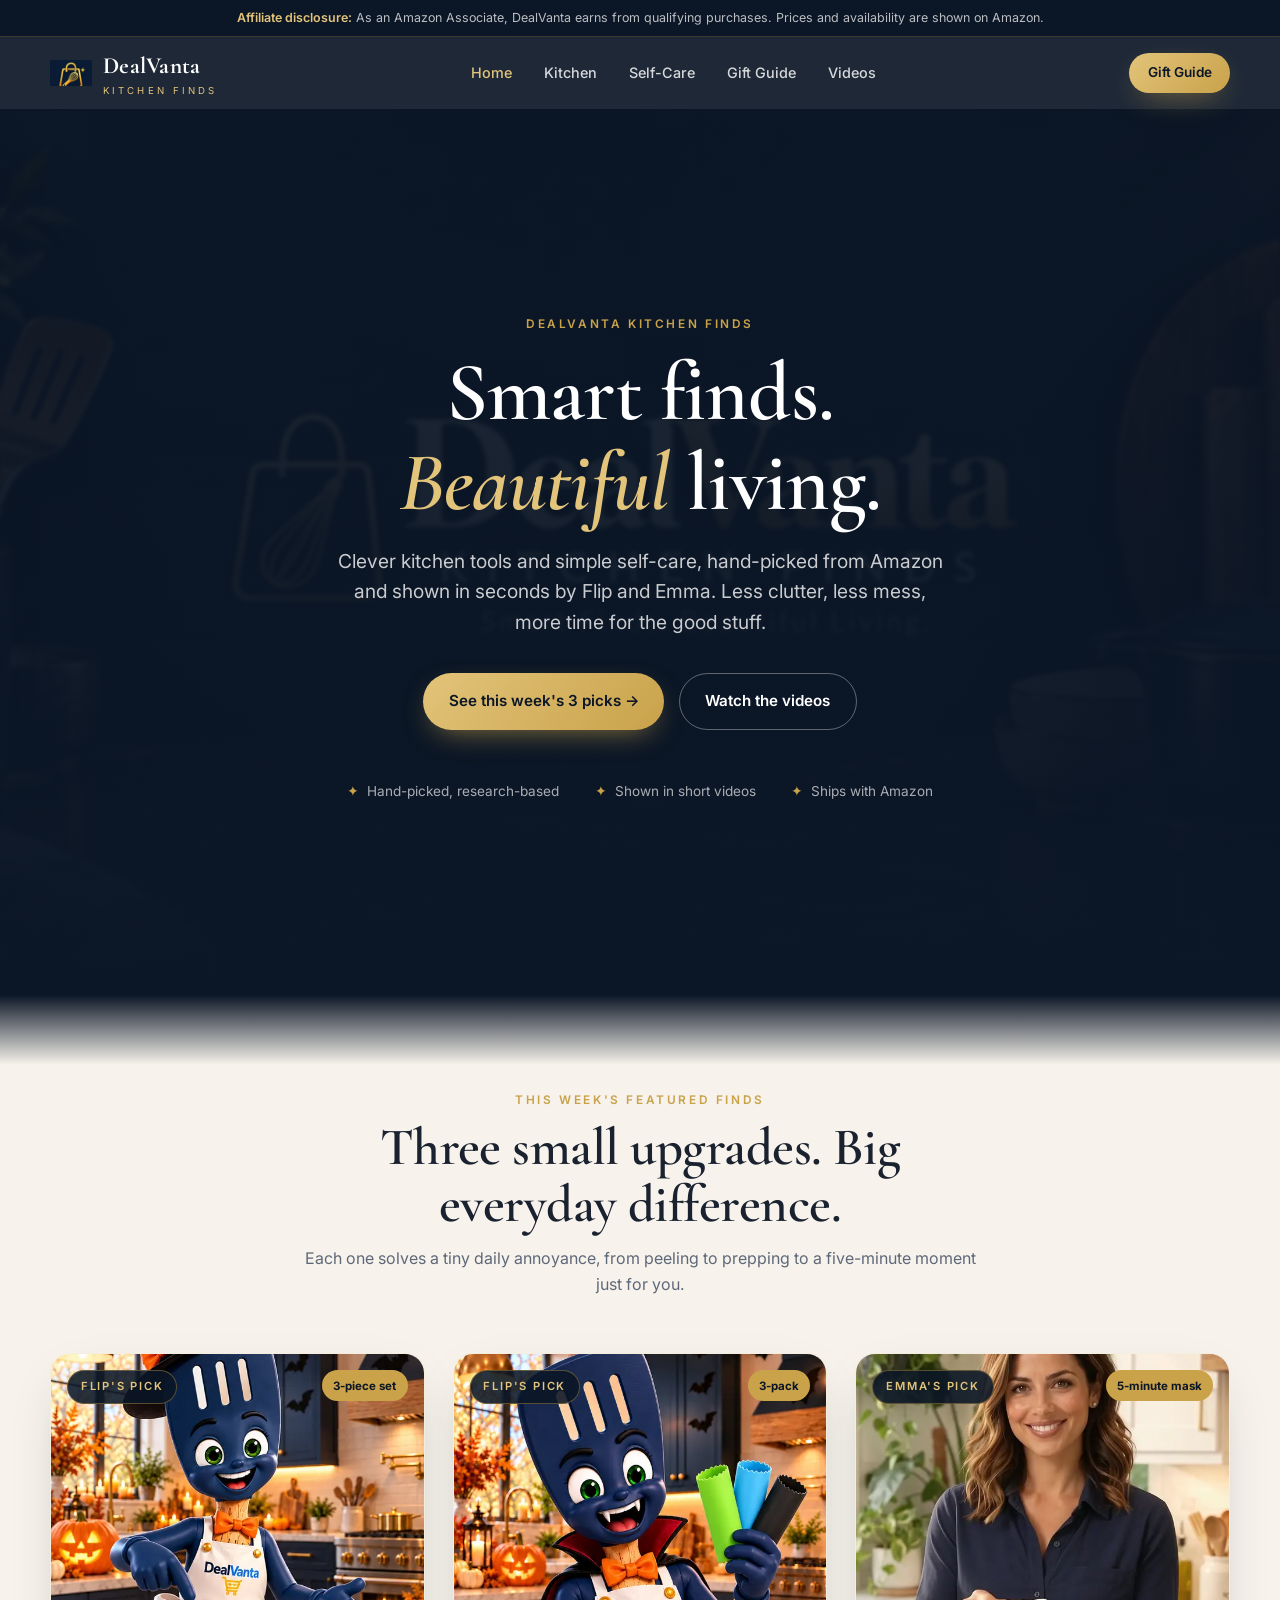
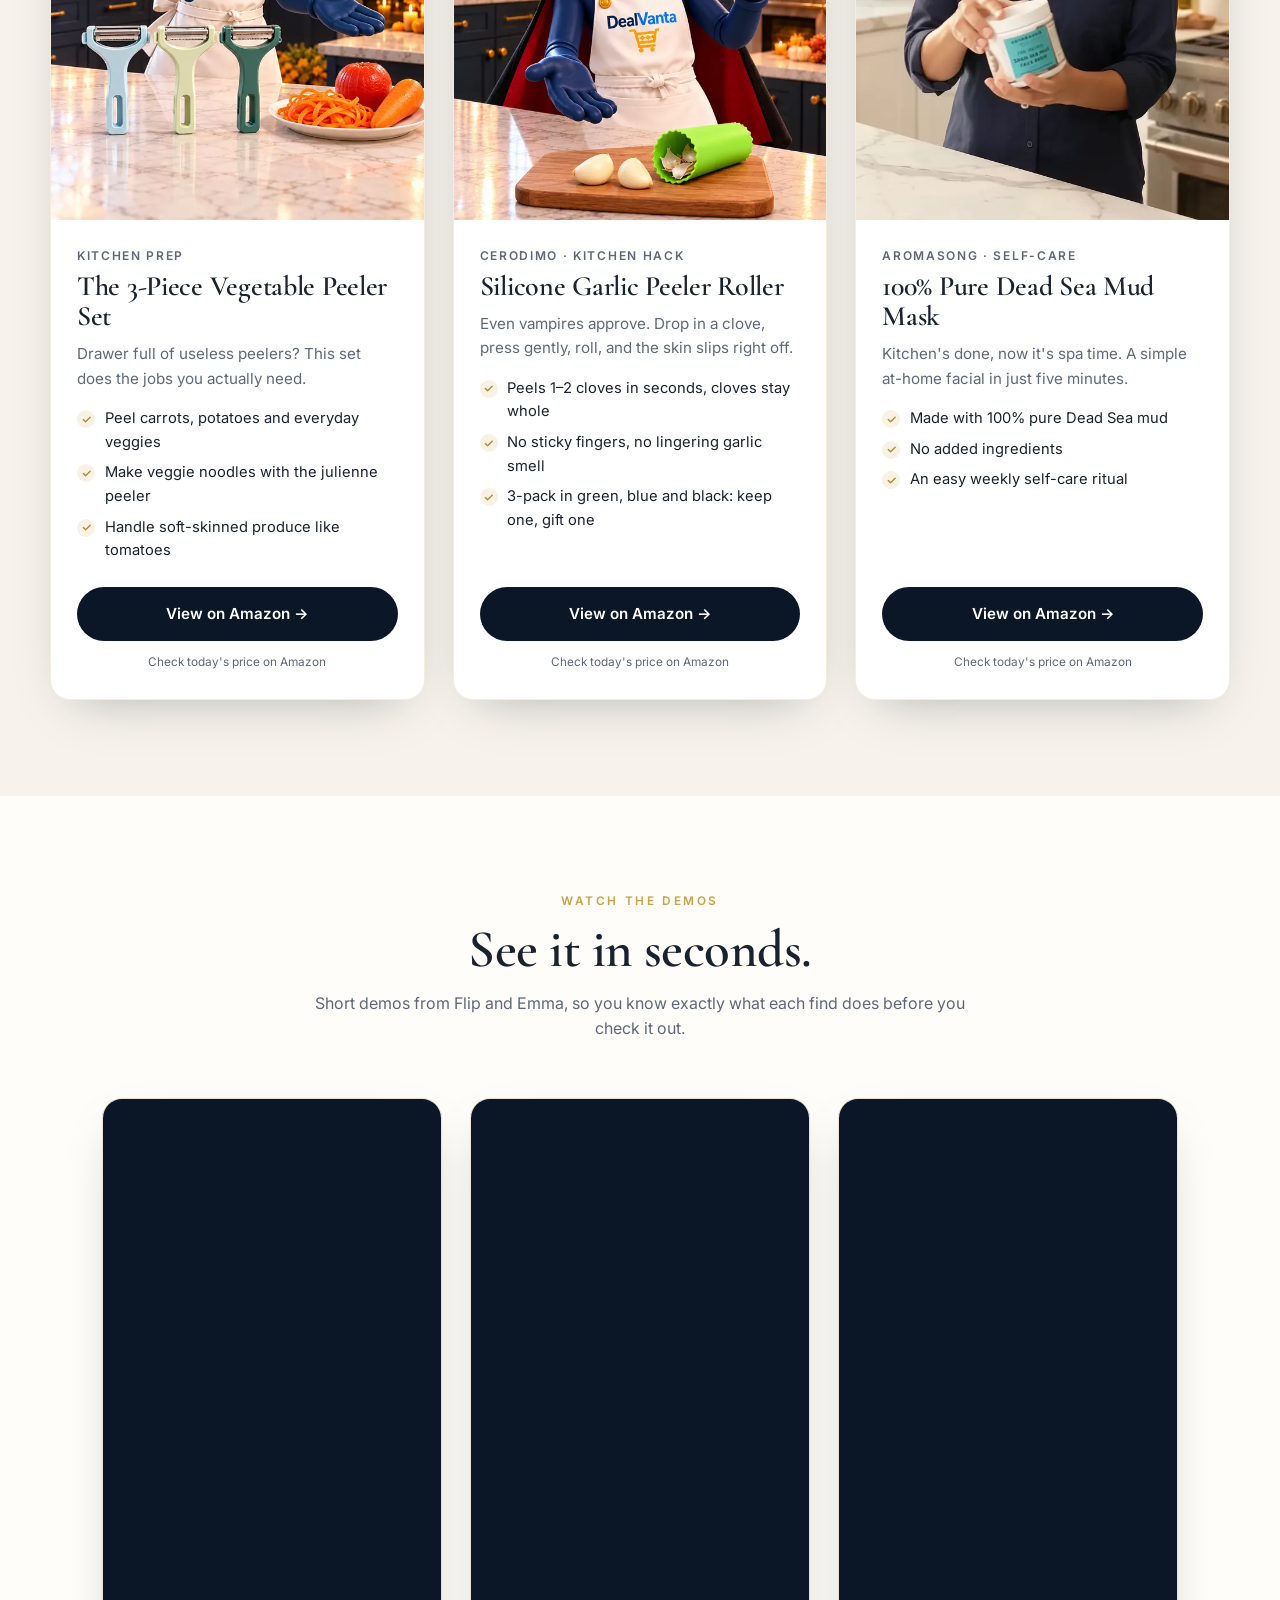
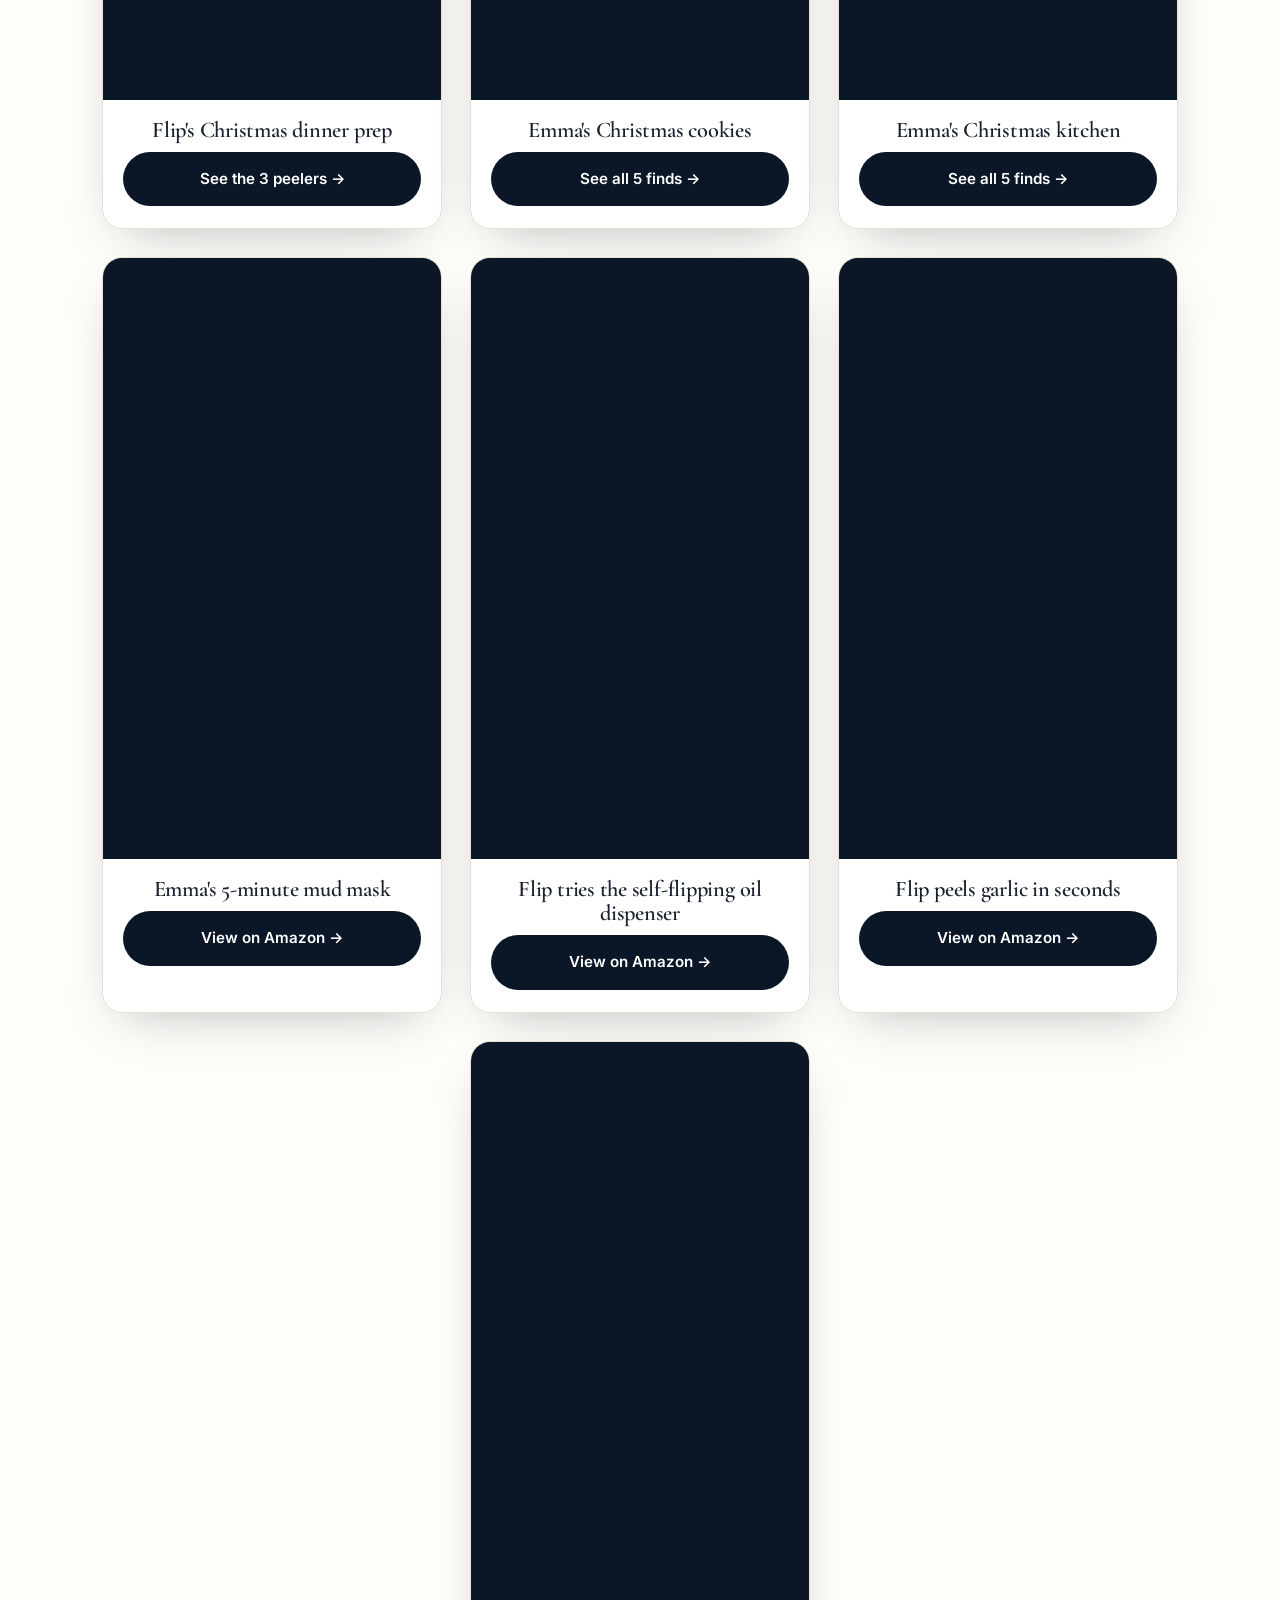
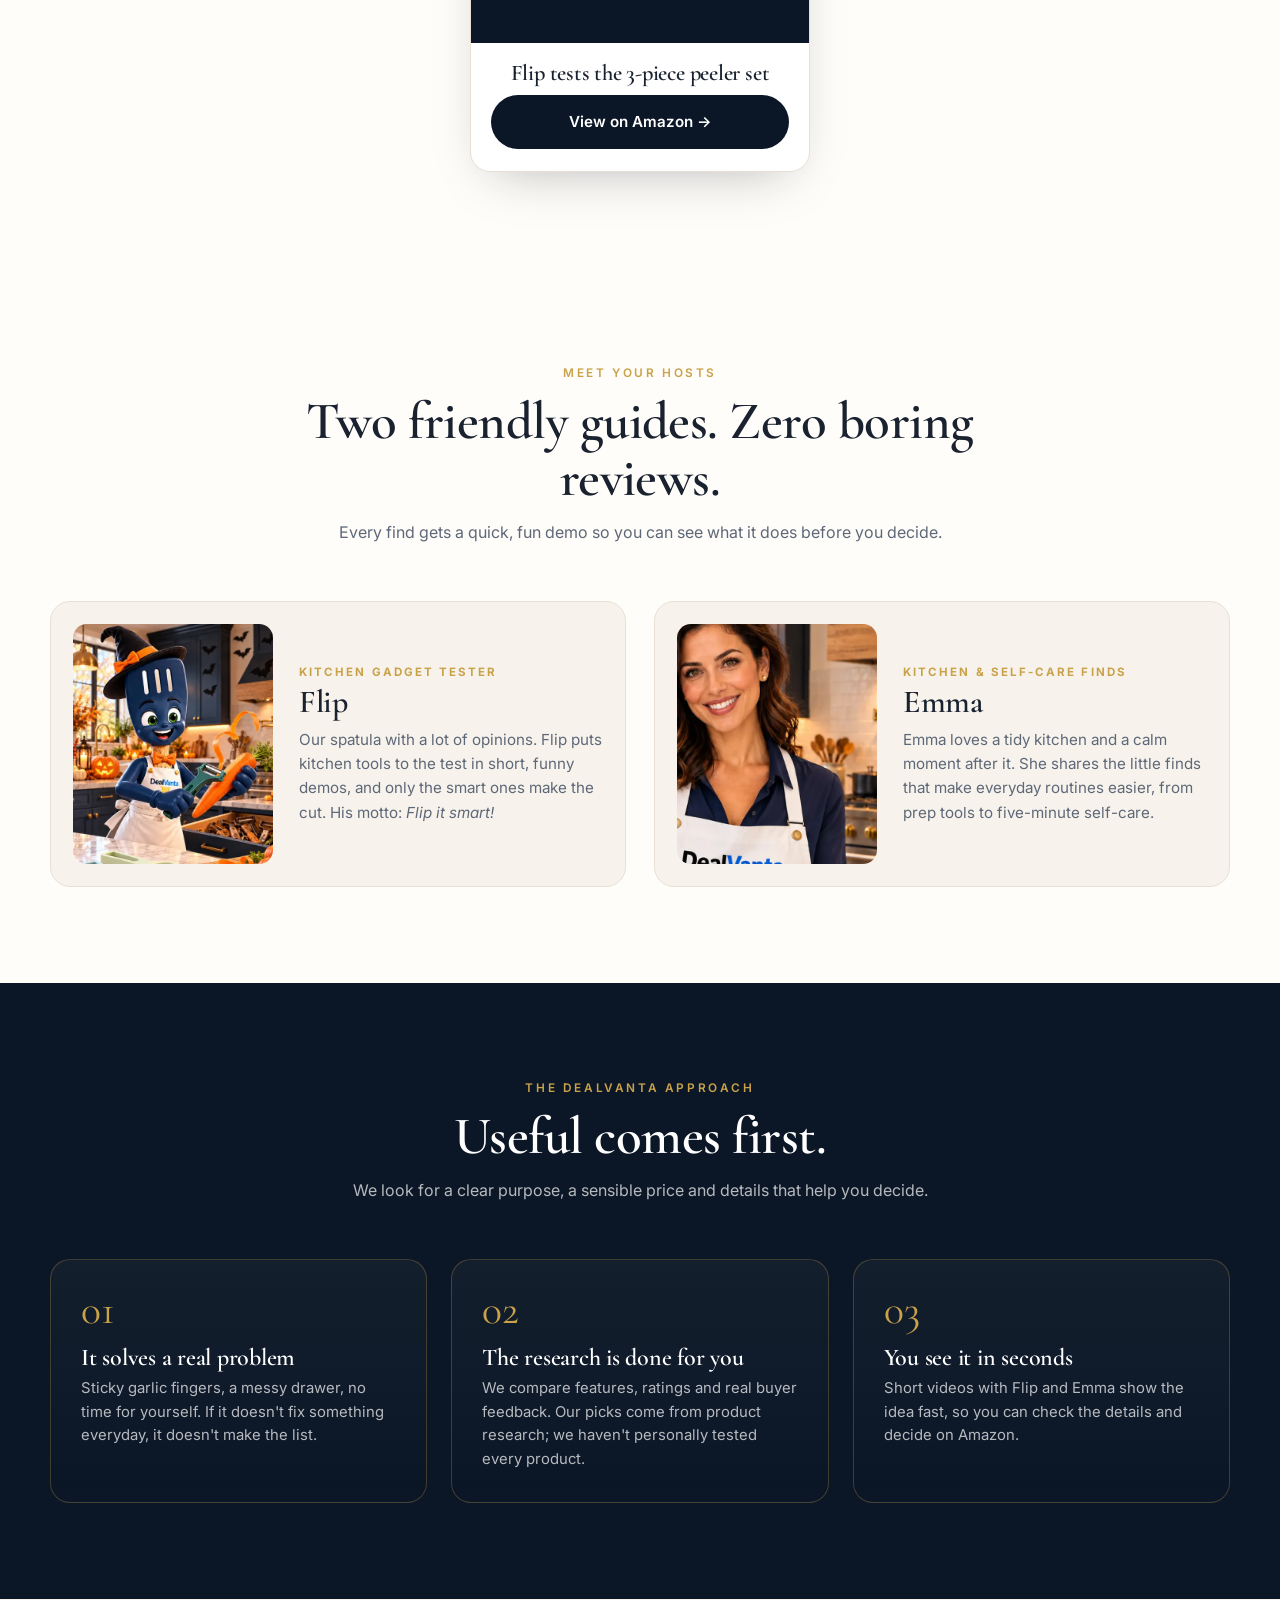
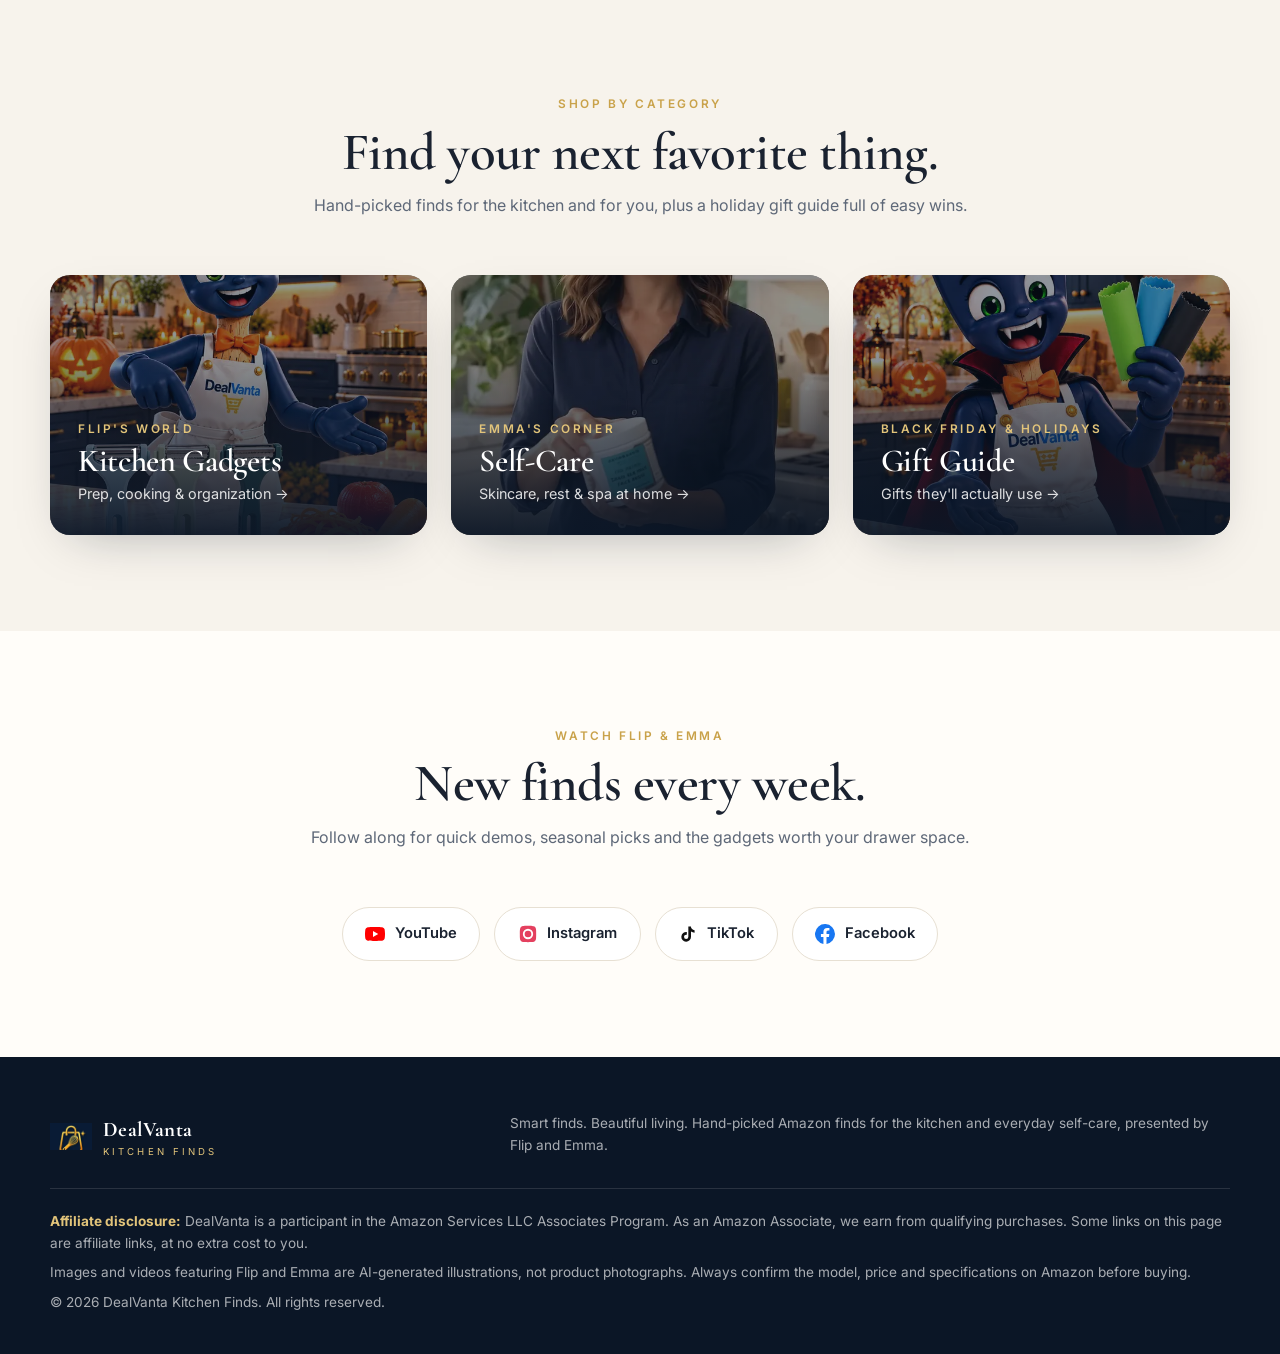
==== commit 2c476ab8: "Add Flip and Emma Christmas videos and cookie products" ====
--- a/index.html
+++ b/index.html
@@ -147,6 +147,20 @@
     </div>
     <div class="vgrid">
       <div class="vcard reveal">
+        <div class="vframe"><iframe src="https://www.youtube-nocookie.com/embed/WRhoebwnphc" title="Flip peels Christmas dinner for twelve" loading="lazy" allow="accelerometer; encrypted-media; gyroscope; picture-in-picture" allowfullscreen></iframe></div>
+        <div class="vb">
+          <h3>Flip's Christmas dinner prep</h3>
+          <a class="btn btn-navy" href="/kitchen-gadgets/">See the 3 peelers →</a>
+        </div>
+      </div>
+      <div class="vcard reveal">
+        <div class="vframe"><iframe src="https://www.youtube-nocookie.com/embed/V4o-CKeubYk" title="Emma bakes Christmas cookies" loading="lazy" allow="accelerometer; encrypted-media; gyroscope; picture-in-picture" allowfullscreen></iframe></div>
+        <div class="vb">
+          <h3>Emma's Christmas cookies</h3>
+          <a class="btn btn-navy" href="/kitchen-gadgets/">See all 5 finds →</a>
+        </div>
+      </div>
+      <div class="vcard reveal">
         <div class="vframe"><iframe src="https://www.youtube-nocookie.com/embed/Nv0UMhus9uQ" title="Emma decorates her kitchen for Christmas" loading="lazy" allow="accelerometer; encrypted-media; gyroscope; picture-in-picture" allowfullscreen></iframe></div>
         <div class="vb">
           <h3>Emma's Christmas kitchen</h3>
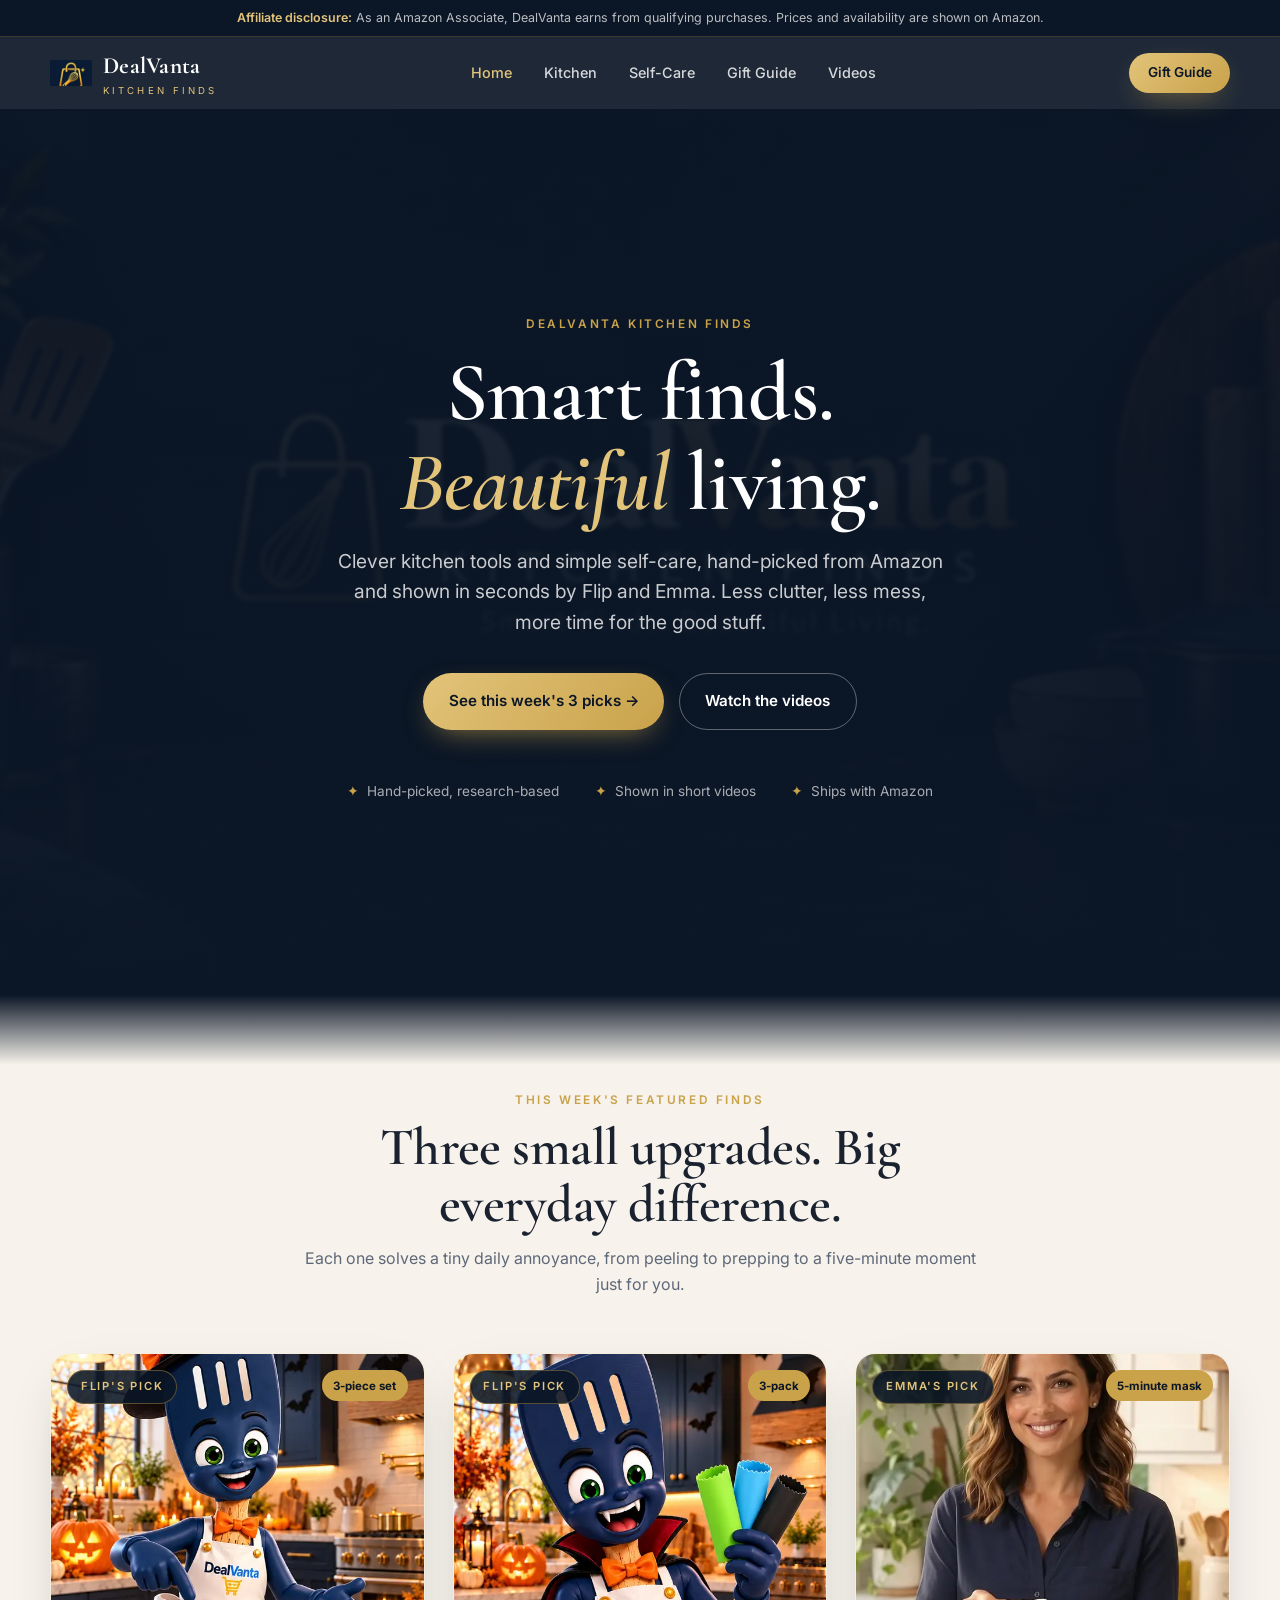
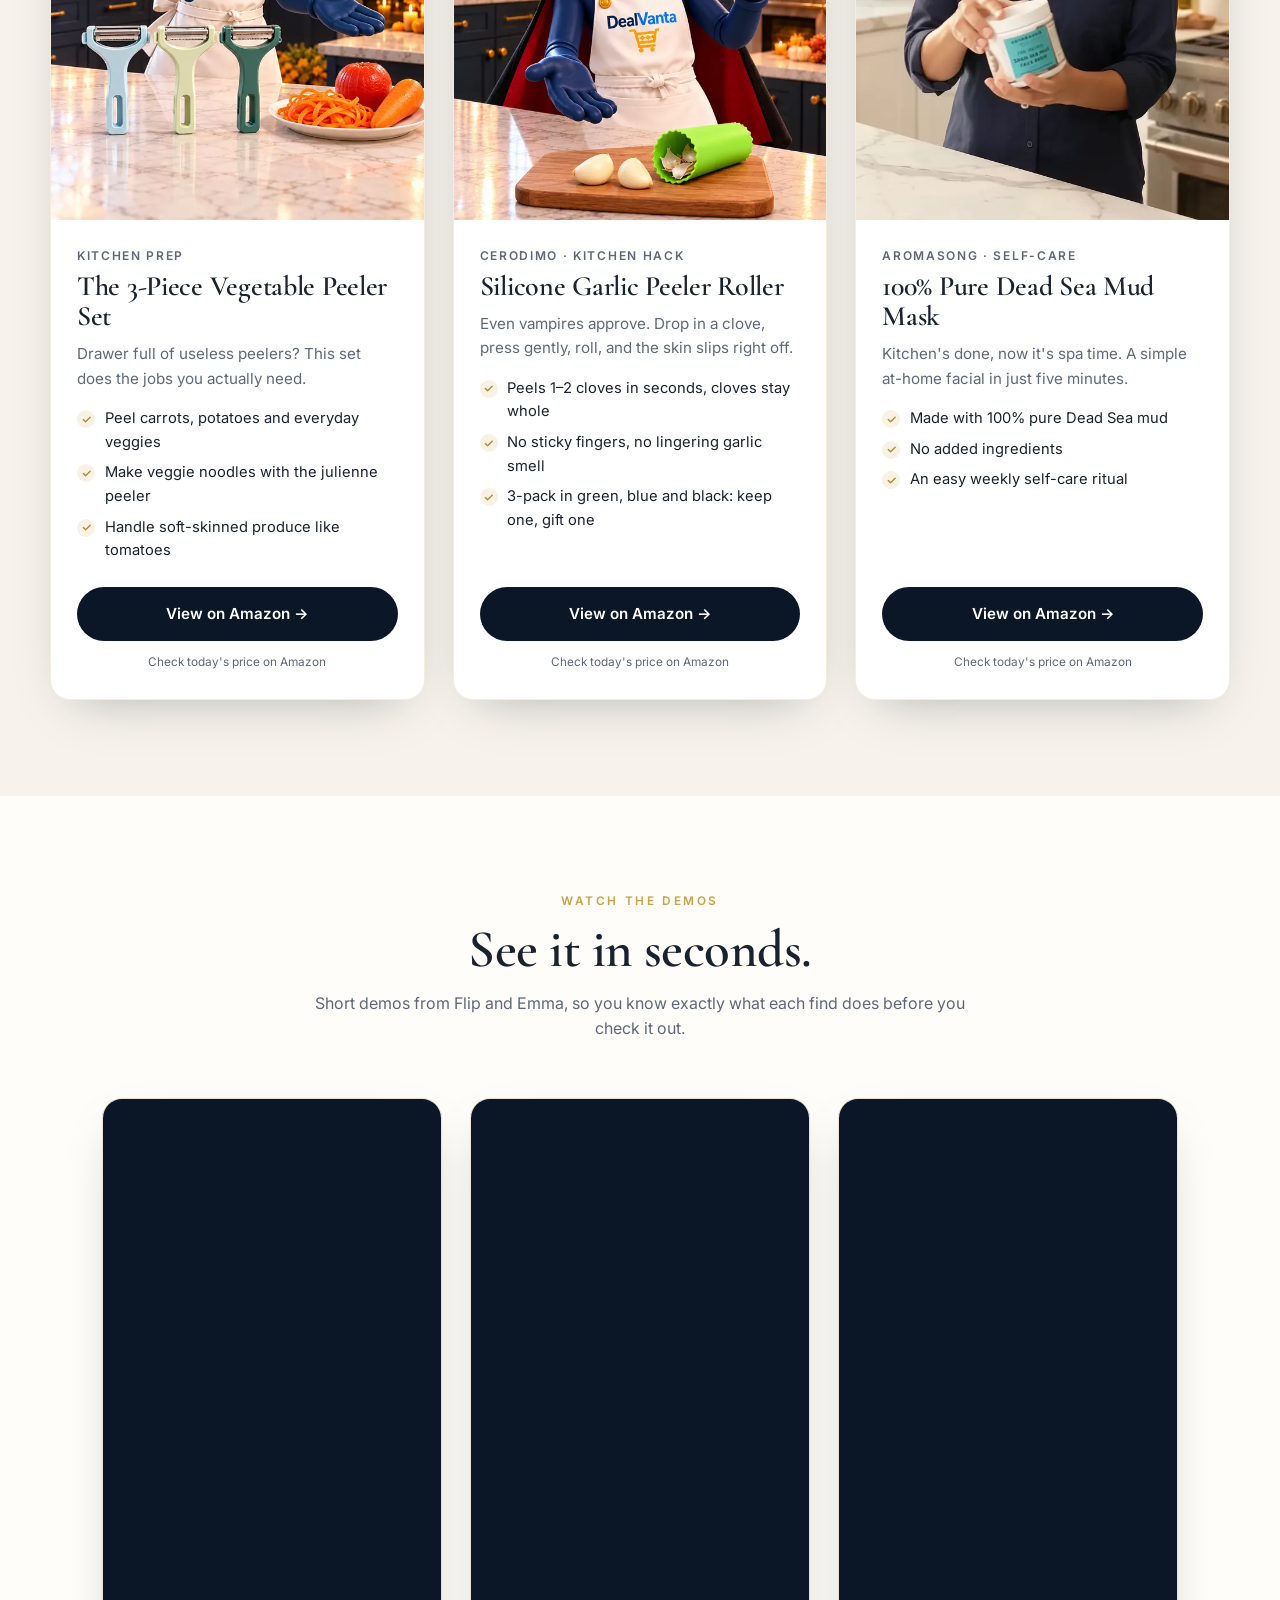
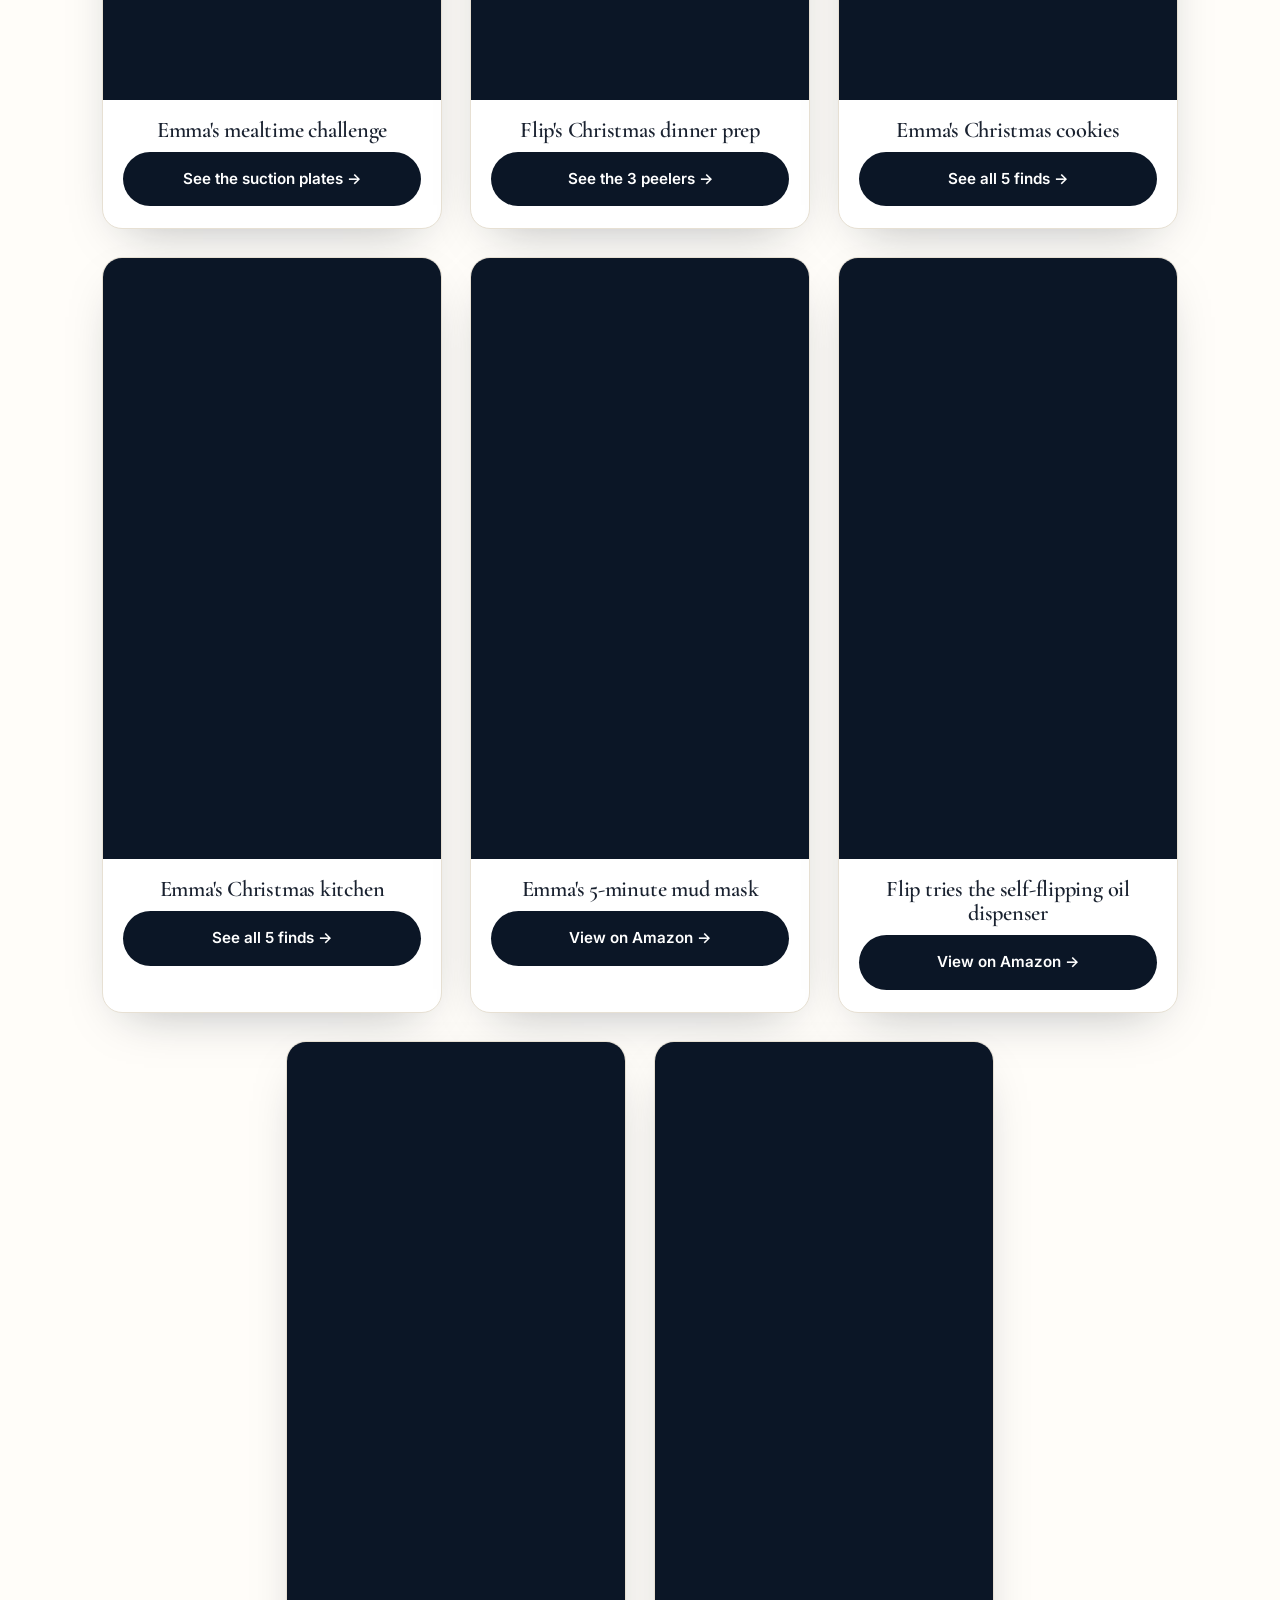
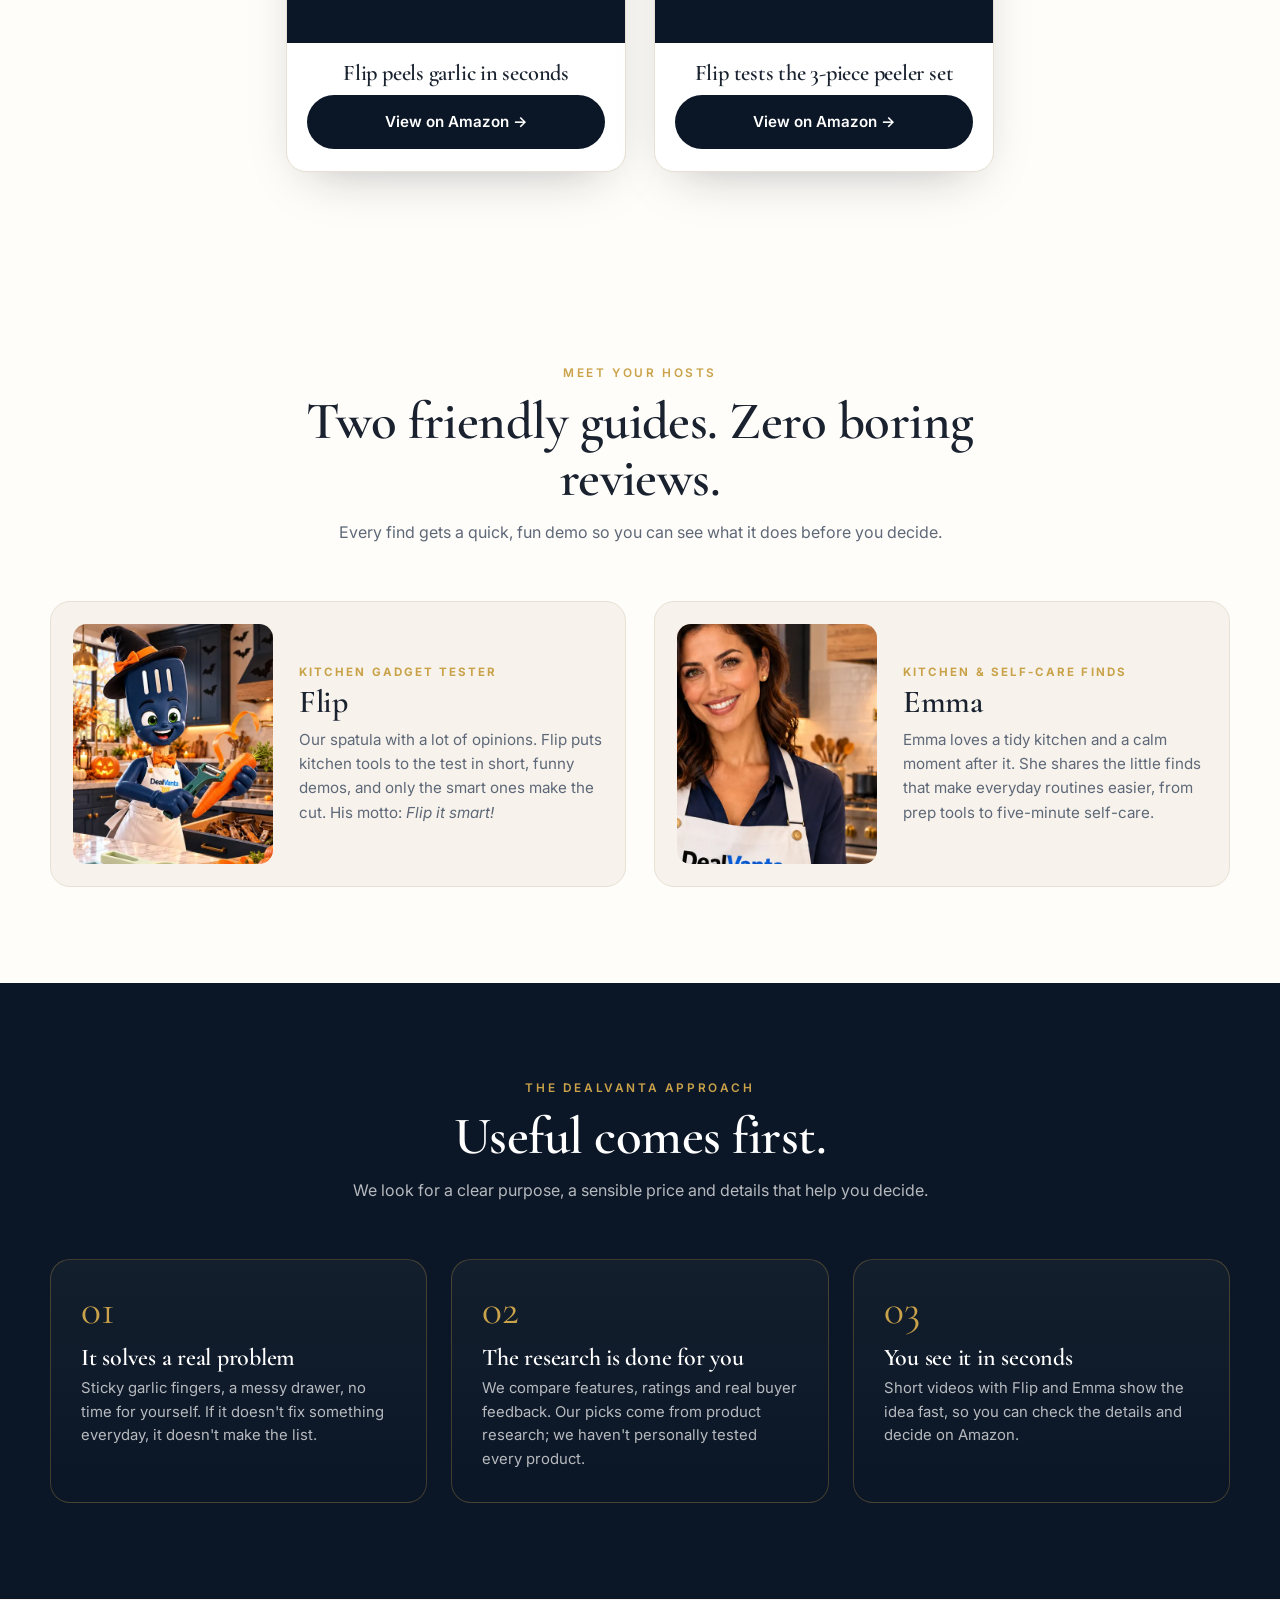
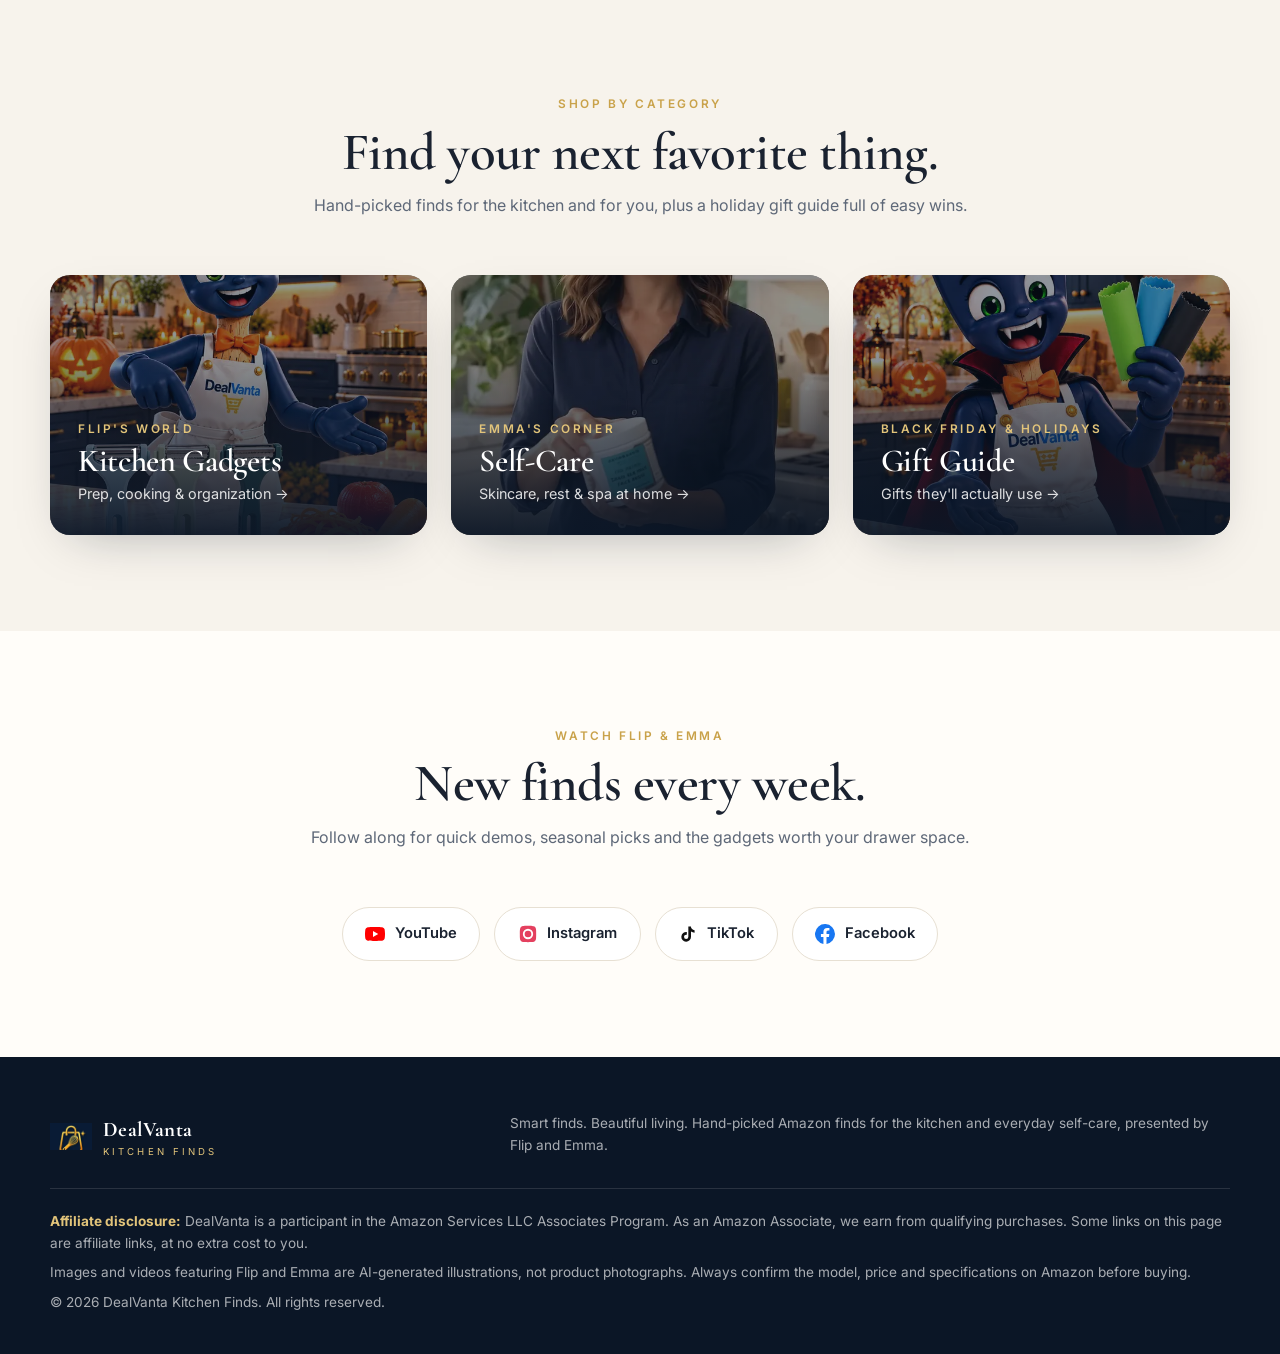
==== commit af3e2d41: "dd Emma's suction plate video to home page" ====
--- a/index.html
+++ b/index.html
@@ -147,6 +147,13 @@
     </div>
     <div class="vgrid">
       <div class="vcard reveal">
+        <div class="vframe"><iframe src="https://www.youtube-nocookie.com/embed/9USVZBZ9u20" title="Emma's toddler tries to pull his suction plate off the table" loading="lazy" allow="accelerometer; encrypted-media; gyroscope; picture-in-picture" allowfullscreen></iframe></div>
+        <div class="vb">
+          <h3>Emma's mealtime challenge</h3>
+          <a class="btn btn-navy" href="/kitchen-gadgets/">See the suction plates →</a>
+        </div>
+      </div>
+      <div class="vcard reveal">
         <div class="vframe"><iframe src="https://www.youtube-nocookie.com/embed/WRhoebwnphc" title="Flip peels Christmas dinner for twelve" loading="lazy" allow="accelerometer; encrypted-media; gyroscope; picture-in-picture" allowfullscreen></iframe></div>
         <div class="vb">
           <h3>Flip's Christmas dinner prep</h3>
